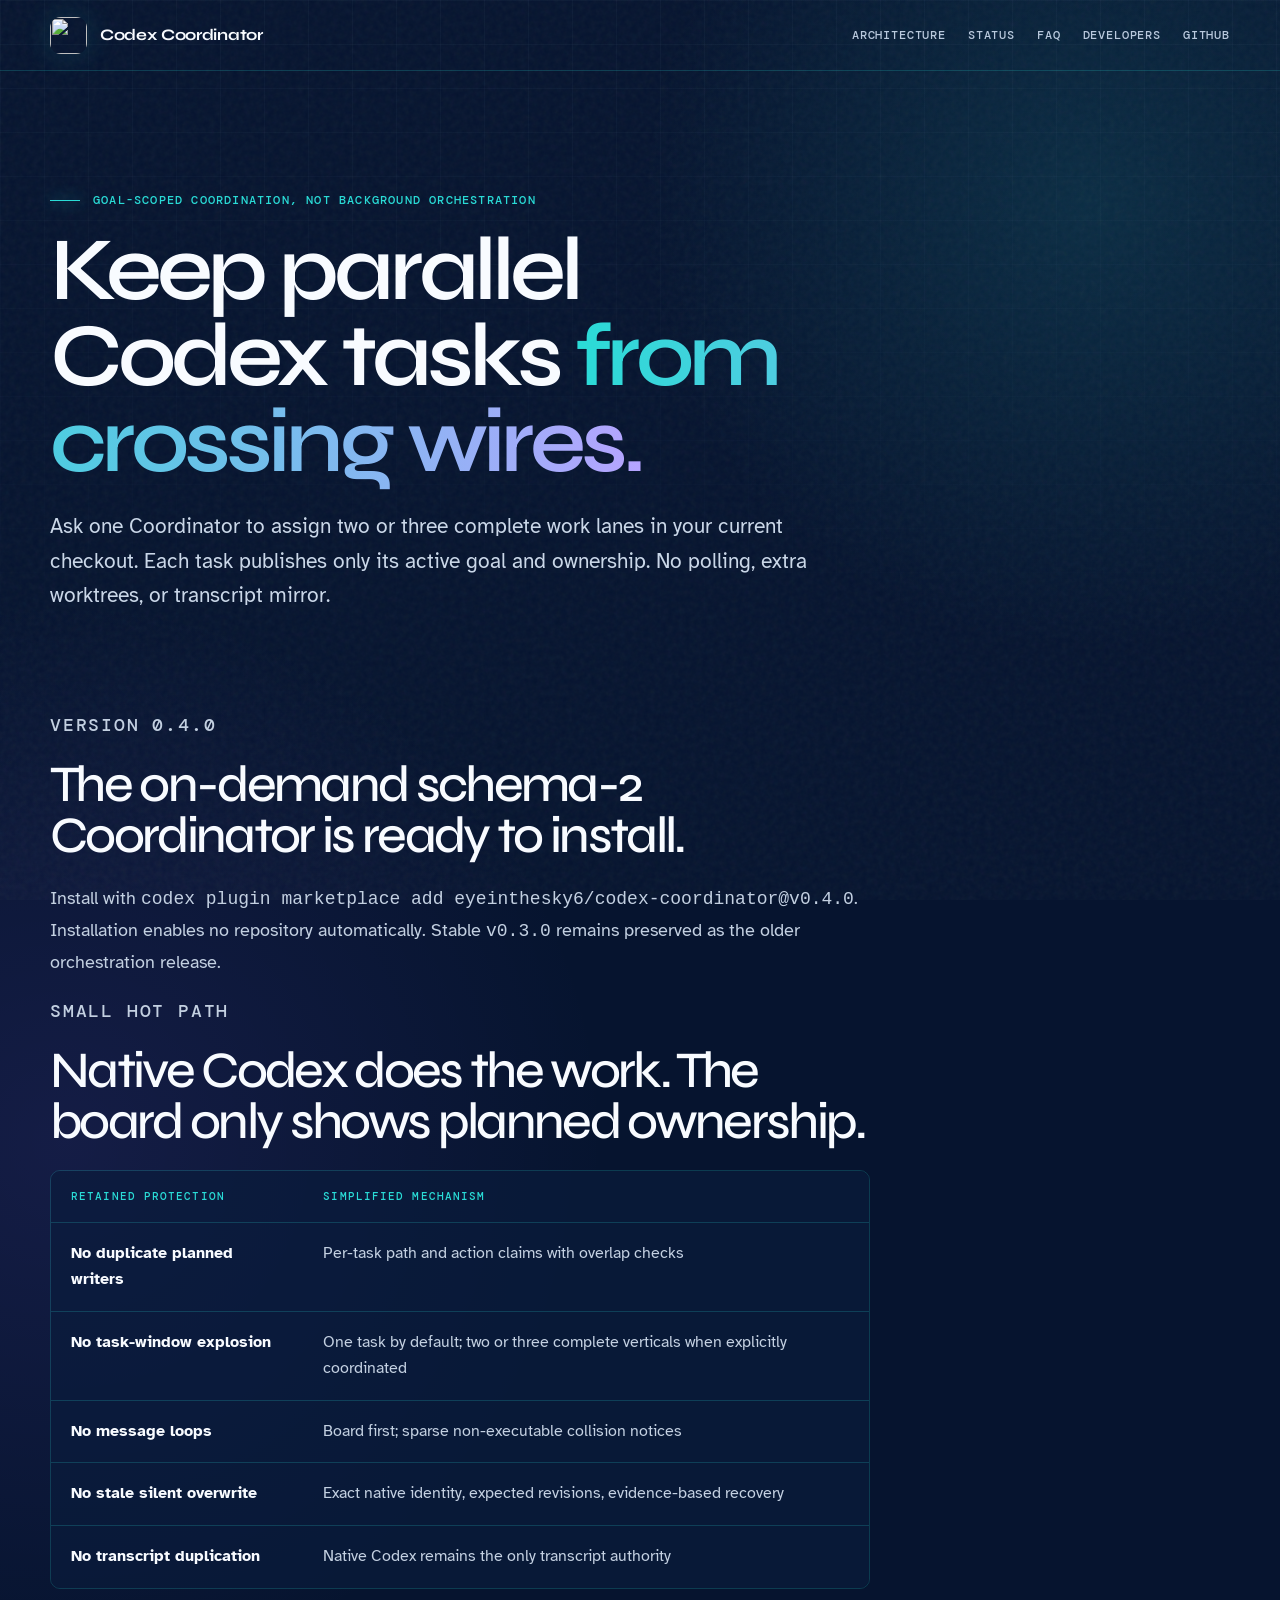
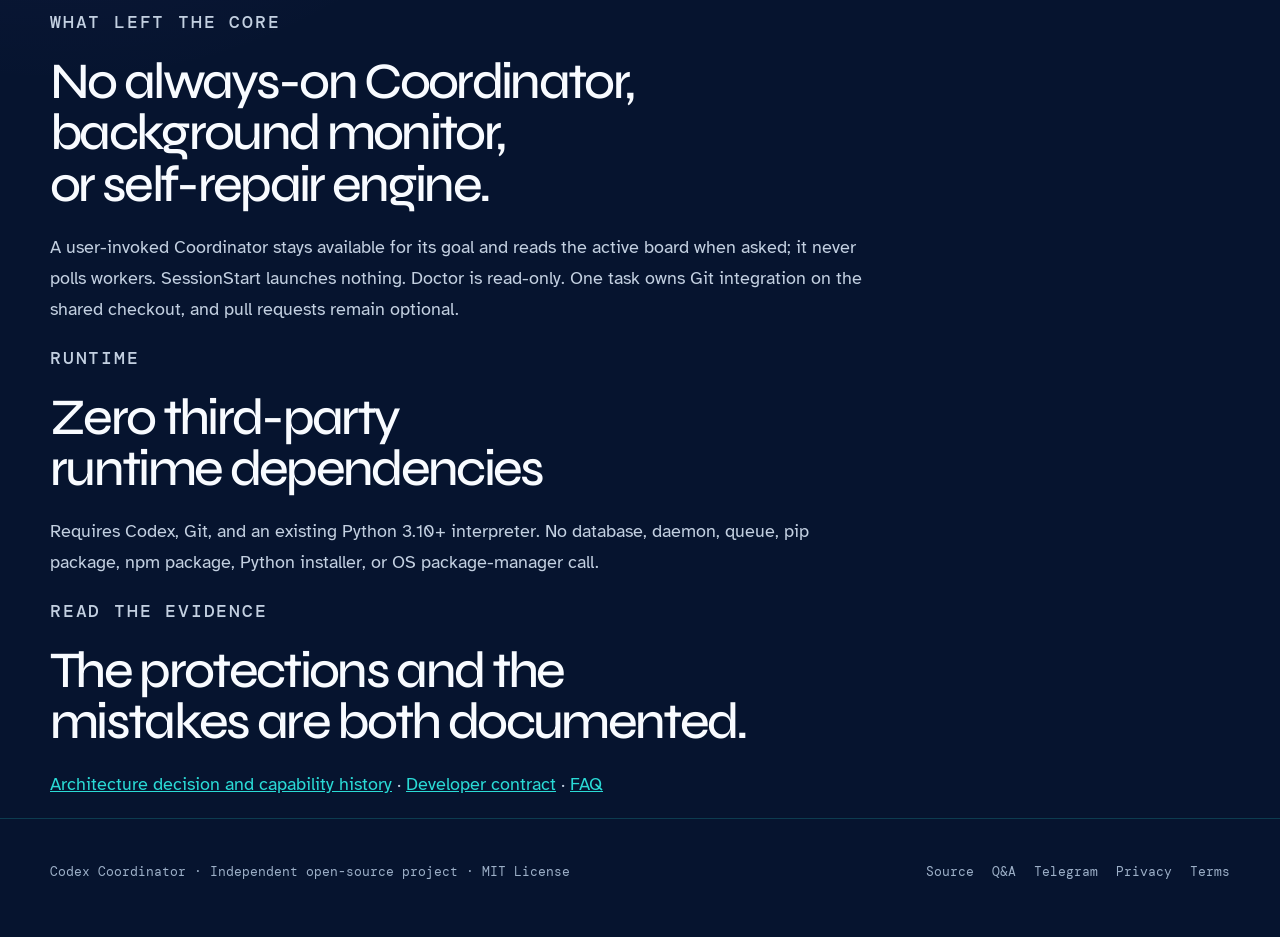
==== site/index.html @ 86bb97b9 "feat(coordinator)!: restore on-demand shared-checkout coordination Release schema 2 as v0.4.0 with c" ====
<!doctype html>
<html lang="en">
<head>
  <meta charset="utf-8">
  <meta name="viewport" content="width=device-width, initial-scale=1">
  <title>Codex Coordinator — A small task-boundary board for Codex</title>
  <meta name="description" content="Assign complete Codex task lanes in one shared checkout without background monitoring, worktree sprawl, or transcript mirroring.">
  <meta name="robots" content="index,follow,max-image-preview:large,max-snippet:-1">
  <meta name="google-site-verification" content="NMvrZiG-hLYRIF4eme-25FTskwq9YfP_Yt5hhco7q2k">
  <meta name="theme-color" content="#06142f">
  <link rel="canonical" href="https://eyeinthesky6.github.io/codex-coordinator/">
  <link rel="sitemap" type="application/xml" href="https://eyeinthesky6.github.io/codex-coordinator/sitemap.xml">
  <link rel="icon" href="assets/logo.png" type="image/png">
  <meta property="og:type" content="website">
  <meta property="og:site_name" content="Codex Coordinator">
  <meta property="og:title" content="Codex Coordinator — Parallel tasks, clear lanes">
  <meta property="og:description" content="An on-demand Coordinator and active-only boundary board for native Codex tasks.">
  <meta property="og:url" content="https://eyeinthesky6.github.io/codex-coordinator/">
  <meta property="og:image" content="https://eyeinthesky6.github.io/codex-coordinator/assets/logo.png">
  <meta name="twitter:card" content="summary">
  <meta name="twitter:title" content="Codex Coordinator">
  <meta name="twitter:description" content="Assign parallel Codex tasks without crossing wires or creating extra worktrees.">
  <meta name="twitter:image" content="https://eyeinthesky6.github.io/codex-coordinator/assets/logo.png">
  <link rel="preconnect" href="https://fonts.googleapis.com">
  <link rel="preconnect" href="https://fonts.gstatic.com" crossorigin>
  <link href="https://fonts.googleapis.com/css2?family=Atkinson+Hyperlegible:wght@400;700&amp;family=DM+Mono:wght@400;500&amp;family=Syne:wght@500;600;700&amp;display=swap" rel="stylesheet">
  <link rel="stylesheet" href="styles.css">
  <script type="application/ld+json">
  {
    "@context": "https://schema.org",
    "@graph": [
      {
        "@type": "WebSite",
        "@id": "https://eyeinthesky6.github.io/codex-coordinator/#website",
        "url": "https://eyeinthesky6.github.io/codex-coordinator/",
        "name": "Codex Coordinator",
        "description": "An on-demand Coordinator and repository-local active boundary board for native Codex tasks.",
        "inLanguage": "en"
      },
      {
        "@type": "SoftwareApplication",
        "@id": "https://eyeinthesky6.github.io/codex-coordinator/#software",
        "name": "Codex Coordinator",
        "applicationCategory": "DeveloperApplication",
        "operatingSystem": ["Windows", "macOS", "Linux"],
        "softwareVersion": "0.4.0",
        "softwareRequirements": "OpenAI Codex with plugin and hook support; Git; Python 3.10 or newer",
        "description": "Open-source goal coordination and active-boundary plugin for native Codex tasks sharing one checkout.",
        "url": "https://eyeinthesky6.github.io/codex-coordinator/",
        "codeRepository": "https://github.com/eyeinthesky6/codex-coordinator",
        "isAccessibleForFree": true,
        "offers": {"@type":"Offer","price":"0","priceCurrency":"USD"},
        "sameAs": ["https://github.com/eyeinthesky6/codex-coordinator","https://t.me/+ra4BQ7-_5uM2MDY1"],
        "license": "https://opensource.org/license/mit",
        "author": {"@type":"Organization","name":"Six Ideas"}
      }
    ]
  }
  </script>
</head>
<body id="top">
  <a class="skip-link" href="#main-content">Skip to main content</a>
  <header class="site-header">
    <nav class="nav shell" aria-label="Primary navigation">
      <a class="brand" href="index.html"><img src="assets/logo.png" alt="" width="37" height="37">Codex Coordinator</a>
      <div class="nav-links"><a href="#architecture">Architecture</a><a href="#status">Status</a><a href="faq.html">FAQ</a><a href="developers.html">Developers</a><a href="https://github.com/eyeinthesky6/codex-coordinator">GitHub</a></div>
    </nav>
  </header>

  <main id="main-content" class="shell">
    <header class="page-hero">
      <p class="kicker">Goal-scoped coordination, not background orchestration</p>
      <h1>Keep parallel Codex tasks <span>from crossing wires.</span></h1>
      <p>Ask one Coordinator to assign two or three complete work lanes in your current checkout. Each task publishes only its active goal and ownership. No polling, extra worktrees, or transcript mirror.</p>
    </header>

    <section class="content-block" id="status">
      <p class="section-label">Version 0.4.0</p>
      <h2>The on-demand schema-2 Coordinator is ready to install.</h2>
      <p>Install with <code>codex plugin marketplace add eyeinthesky6/codex-coordinator@v0.4.0</code>. Installation enables no repository automatically. Stable <code>v0.3.0</code> remains preserved as the older orchestration release.</p>
    </section>

    <section class="content-block" id="architecture">
      <p class="section-label">Small hot path</p>
      <h2>Native Codex does the work. The board only shows planned ownership.</h2>
      <div class="comparison-wrap">
        <table class="comparison">
          <thead><tr><th>Retained protection</th><th>Simplified mechanism</th></tr></thead>
          <tbody>
            <tr><td>No duplicate planned writers</td><td>Per-task path and action claims with overlap checks</td></tr>
            <tr><td>No task-window explosion</td><td>One task by default; two or three complete verticals when explicitly coordinated</td></tr>
            <tr><td>No message loops</td><td>Board first; sparse non-executable collision notices</td></tr>
            <tr><td>No stale silent overwrite</td><td>Exact native identity, expected revisions, evidence-based recovery</td></tr>
            <tr><td>No transcript duplication</td><td>Native Codex remains the only transcript authority</td></tr>
          </tbody>
        </table>
      </div>
    </section>

    <section class="content-block">
      <p class="section-label">What left the core</p>
      <h2>No always-on Coordinator, background monitor, or self-repair engine.</h2>
      <p>A user-invoked Coordinator stays available for its goal and reads the active board when asked; it never polls workers. SessionStart launches nothing. Doctor is read-only. One task owns Git integration on the shared checkout, and pull requests remain optional.</p>
    </section>

    <section class="content-block">
      <p class="section-label">Runtime</p>
      <h2>Zero third-party runtime dependencies</h2>
      <p>Requires Codex, Git, and an existing Python 3.10+ interpreter. No database, daemon, queue, pip package, npm package, Python installer, or OS package-manager call.</p>
    </section>

    <section class="content-block">
      <p class="section-label">Read the evidence</p>
      <h2>The protections and the mistakes are both documented.</h2>
      <p><a href="https://github.com/eyeinthesky6/codex-coordinator/blob/main/docs/codebase/2026-07-21_boundary-board-simplification_architectural_review.md">Architecture decision and capability history</a> · <a href="developers.html">Developer contract</a> · <a href="faq.html">FAQ</a></p>
    </section>
  </main>

  <footer class="site-footer"><div class="footer-grid shell"><span>Codex Coordinator · Independent open-source project · MIT License</span><div class="footer-links"><a href="https://github.com/eyeinthesky6/codex-coordinator">Source</a><a href="https://github.com/eyeinthesky6/codex-coordinator/discussions/categories/q-a">Q&amp;A</a><a href="https://t.me/+ra4BQ7-_5uM2MDY1">Telegram</a><a href="https://github.com/eyeinthesky6/codex-coordinator/blob/main/PRIVACY.md">Privacy</a><a href="https://github.com/eyeinthesky6/codex-coordinator/blob/main/TERMS.md">Terms</a></div></div></footer>
</body>
</html>
---- site/styles.css ----
:root {
  --navy: #06142f;
  --navy-2: #0a1d3d;
  --panel: rgba(10, 29, 61, .82);
  --paper: #f8fbff;
  --muted: #b9c9dd;
  --line: rgba(42, 219, 214, .2);
  --cyan: #2adbd6;
  --violet: #8c63ff;
  --violet-soft: #b6a4ff;
  --display: "Syne", sans-serif;
  --body: "Atkinson Hyperlegible", sans-serif;
  --mono: "DM Mono", monospace;
}

* { box-sizing: border-box; }
html { overflow-x: clip; color-scheme: dark; scroll-behavior: smooth; }
body {
  margin: 0;
  overflow-x: clip;
  color: var(--paper);
  background:
    radial-gradient(circle at 85% 8%, rgba(42, 219, 214, .12), transparent 28rem),
    radial-gradient(circle at 5% 45%, rgba(140, 99, 255, .11), transparent 34rem),
    var(--navy);
  font-family: var(--body);
  font-size: 18px;
  line-height: 1.7;
  -webkit-font-smoothing: antialiased;
}
body::before {
  position: fixed;
  inset: 0;
  z-index: -2;
  content: "";
  pointer-events: none;
  background-image:
    linear-gradient(rgba(150, 181, 214, .045) 1px, transparent 1px),
    linear-gradient(90deg, rgba(150, 181, 214, .045) 1px, transparent 1px);
  background-size: 44px 44px;
  mask-image: linear-gradient(to bottom, black, transparent 84%);
}
body::after {
  position: fixed;
  inset: 0;
  z-index: -1;
  content: "";
  opacity: .17;
  pointer-events: none;
  background-image: url("data:image/svg+xml,%3Csvg viewBox='0 0 180 180' xmlns='http://www.w3.org/2000/svg'%3E%3Cfilter id='n'%3E%3CfeTurbulence type='fractalNoise' baseFrequency='.85' numOctaves='3' stitchTiles='stitch'/%3E%3C/filter%3E%3Crect width='100%25' height='100%25' filter='url(%23n)' opacity='.3'/%3E%3C/svg%3E");
}

a { color: inherit; }
button, a { touch-action: manipulation; -webkit-tap-highlight-color: rgba(42, 219, 214, .18); }
button { font: inherit; }
:focus-visible { outline: 3px solid var(--violet-soft); outline-offset: 4px; }
[id] { scroll-margin-top: 16px; }
h1, h2, h3 { margin-top: 0; font-family: var(--display); text-wrap: balance; }
p, li { text-wrap: pretty; }
.shell { width: min(1180px, calc(100% - 42px)); margin-inline: auto; }
.skip-link { position: fixed; top: 12px; left: 12px; z-index: 20; padding: 10px 14px; color: var(--navy); background: var(--cyan); border-radius: 5px; font-weight: 700; transform: translateY(-160%); transition: transform .18s ease; }
.skip-link:focus-visible { transform: translateY(0); }
.sr-only { position: absolute; width: 1px; height: 1px; padding: 0; overflow: hidden; clip: rect(0, 0, 0, 0); white-space: nowrap; border: 0; }

.site-header { border-bottom: 1px solid var(--line); }
.nav { display: flex; min-height: 70px; align-items: center; justify-content: space-between; }
.brand { display: inline-flex; gap: 13px; align-items: center; font-family: var(--display); font-size: 16px; font-weight: 700; text-decoration: none; letter-spacing: -.02em; }
.brand img { width: 37px; height: 37px; border-radius: 11px; box-shadow: 0 0 30px rgba(42, 219, 214, .16); }
.nav-links { display: flex; gap: 22px; align-items: center; }
.nav-links a { color: var(--muted); font: 500 12px/1 var(--mono); text-decoration: none; text-transform: uppercase; letter-spacing: .07em; }
.nav-links a:hover { color: var(--paper); }
.nav-links .nav-cta { padding: 11px 16px; color: var(--navy); background: var(--cyan); border-radius: 4px; }

.proof-strip { min-height: 42px; display: flex; align-items: center; background: rgba(255, 255, 255, .018); border-bottom: 1px solid var(--line); }
.proof-inner { display: flex; flex-wrap: wrap; gap: 7px; align-items: center; justify-content: flex-end; }
.proof-inner a { display: inline-flex; }
.proof-inner img { width: auto; height: 21px; }

.hero {
  display: grid;
  grid-template-columns: 1.05fr .95fr;
  gap: clamp(38px, 6vw, 78px);
  align-items: center;
  min-height: calc(100svh - 112px);
  padding: 34px 0 42px;
}
.hero-copy { animation: rise .7s both; }
.kicker { display: flex; gap: 13px; align-items: center; margin: 0 0 18px; color: var(--cyan); font: 500 12px/1.5 var(--mono); letter-spacing: .1em; text-transform: uppercase; }
.kicker::before { width: 30px; height: 1px; content: ""; background: var(--cyan); box-shadow: 0 0 14px var(--cyan); }
h1 { max-width: 760px; margin-bottom: 22px; font-size: clamp(48px, 5.5vw, 80px); font-weight: 600; line-height: .96; letter-spacing: -.055em; }
h1 span, h2 em { color: transparent; background: linear-gradient(90deg, var(--cyan), var(--violet-soft)); background-clip: text; -webkit-background-clip: text; font-style: normal; }
.lede { max-width: 680px; margin-bottom: 28px; color: #cad7e8; font-size: clamp(19px, 1.55vw, 22px); line-height: 1.58; letter-spacing: -.01em; }
.actions { display: flex; flex-wrap: wrap; gap: 12px; }
.button { display: inline-flex; min-height: 52px; align-items: center; justify-content: center; gap: 11px; padding: 0 21px; border: 1px solid rgba(182, 164, 255, .46); border-radius: 5px; font: 500 14px/1.2 var(--mono); text-decoration: none; transition: transform .2s ease, border-color .2s ease, background-color .2s ease, color .2s ease; }
.button:hover { transform: translateY(-2px); border-color: rgba(248, 251, 255, .48); }
.button.primary { color: var(--navy); background: var(--cyan); border-color: var(--cyan); box-shadow: 0 10px 36px rgba(42, 219, 214, .18); }
.button.primary:hover { background: var(--paper); border-color: var(--paper); }
.trust-note { margin: 13px 0 0; color: #9db0c8; font: 500 13px/1.65 var(--mono); }

.control-wrap { position: relative; animation: rise .7s .12s both; }
.control-wrap::before { position: absolute; inset: -15% 0; content: ""; background: radial-gradient(circle, rgba(42, 219, 214, .15), transparent 58%); filter: blur(20px); }
.control { position: relative; overflow: hidden; padding: 13px; background: rgba(4, 14, 30, .8); border: 1px solid rgba(42, 219, 214, .25); border-radius: 13px; box-shadow: 0 30px 80px rgba(0, 0, 0, .38); transform: rotate(.7deg); }
.control-bar { display: flex; align-items: center; justify-content: space-between; padding: 2px 3px 12px; color: #9aadc6; font: 500 10px/1 var(--mono); text-transform: uppercase; letter-spacing: .1em; }
.lights { display: flex; gap: 6px; }
.lights i { display: block; width: 7px; height: 7px; border-radius: 50%; background: #30425a; }
.lights i:first-child { background: var(--violet); }
.lights i:nth-child(2) { background: var(--cyan); }
.flow-board { position: relative; min-height: 390px; padding: 20px; background: linear-gradient(155deg, rgba(20, 42, 74, .72), rgba(7, 18, 36, .94)); border: 1px solid var(--line); border-radius: 8px; text-align: center; }
.flow-board::after { position: absolute; inset: 0; content: ""; pointer-events: none; background-image: radial-gradient(rgba(154, 171, 193, .14) 1px, transparent 1px); background-size: 18px 18px; mask-image: linear-gradient(black, transparent); }
.flow-goal, .coordinator-node, .worker-row, .flow-result, .flow-arrow, .return-line { position: relative; z-index: 1; }
.flow-goal, .flow-result { width: min(78%, 320px); margin-inline: auto; padding: 12px 15px; color: var(--navy); background: var(--cyan); border-radius: 5px; font: 500 14px/1.35 var(--mono); }
.flow-goal small, .flow-result small, .coordinator-node small, .worker-row small { display: block; margin-bottom: 3px; opacity: .7; font: 500 9px/1.35 var(--mono); letter-spacing: .09em; text-transform: uppercase; }
.flow-arrow { height: 24px; color: var(--cyan); font: 500 15px/24px var(--mono); }
.coordinator-node { width: min(70%, 280px); margin-inline: auto; padding: 10px 14px; background: rgba(140, 99, 255, .18); border: 1px solid rgba(182, 164, 255, .5); border-radius: 5px; }
.coordinator-node strong, .worker-row strong { display: block; font-family: var(--display); font-size: 15px; }
.worker-row { display: grid; grid-template-columns: repeat(3, 1fr); gap: 8px; }
.worker-row div { min-height: 66px; padding: 10px 8px; background: rgba(7, 18, 36, .9); border: 1px solid var(--line); border-radius: 5px; text-align: left; }
.return-line { margin: 11px 0; color: #9eb1c9; font: 500 10px/1.4 var(--mono); text-transform: uppercase; letter-spacing: .08em; }
.flow-result { color: var(--paper); background: linear-gradient(90deg, rgba(42, 219, 214, .24), rgba(140, 99, 255, .28)); border: 1px solid rgba(42, 219, 214, .45); }

.section { padding: clamp(64px, 7vw, 96px) 0; }
.viewport-section { display: grid; min-height: calc(100svh - 70px); align-items: center; }
.demo-section .section, .mission-section .section, .doctor-section .section { padding-block: clamp(52px, 5vw, 70px); }
.section-intro { display: grid; grid-template-columns: .45fr 1.15fr .7fr; gap: 36px; align-items: end; margin-bottom: 46px; }
.section-label, .card-label { color: var(--cyan); font: 500 11px/1.5 var(--mono); letter-spacing: .1em; text-transform: uppercase; }
h2 { max-width: 820px; margin-bottom: 0; font-size: clamp(40px, 4.7vw, 66px); font-weight: 500; line-height: 1; letter-spacing: -.052em; }
.section-intro > p:last-child { margin: 0; color: #b9c9dd; font-size: 18px; line-height: 1.7; }
.benefit-grid { display: grid; grid-template-columns: repeat(3, 1fr); gap: 14px; }
.benefit { min-height: 260px; padding: 30px; background: var(--panel); border: 1px solid var(--line); border-radius: 10px; }
.benefit > span { display: block; margin-bottom: 48px; color: var(--cyan); font: 500 11px/1 var(--mono); }
.benefit h3 { margin-bottom: 13px; font-size: 25px; font-weight: 600; letter-spacing: -.035em; }
.benefit p { margin: 0; color: #bdcce0; font-size: 17px; line-height: 1.7; }

.how-section { color: var(--navy); background: #eefaf9; }
.how-section .section-label { color: #235f66; }
.how-section h2 em { background: none; color: #6847d8; -webkit-text-fill-color: initial; }
.narrow-intro { grid-template-columns: .45fr 1.55fr; }
.how-grid { display: grid; grid-template-columns: repeat(3, 1fr); margin: 0; padding: 0; border: 1px solid rgba(6, 20, 47, .16); border-radius: 11px; list-style: none; }
.how-grid li { display: flex; gap: 18px; min-height: 235px; padding: 30px; border-right: 1px solid rgba(6, 20, 47, .16); }
.how-grid li:last-child { border-right: 0; }
.how-grid li > span { display: grid; flex: 0 0 34px; height: 34px; place-items: center; color: #eefaf9; background: var(--navy); border-radius: 50%; font: 500 12px/1 var(--mono); }
.how-grid h3 { margin-bottom: 12px; font-size: 23px; font-weight: 600; letter-spacing: -.03em; }
.how-grid p { margin: 0; color: #354c5a; font-size: 17px; line-height: 1.68; }
.section-note { margin: 24px 0 0; color: #425e68; font: 500 14px/1.65 var(--mono); text-align: center; }

.demo-section { background: #06142f; border-block: 1px solid var(--line); }
.demo-section .section { display: grid; grid-template-columns: .62fr 1.38fr; gap: clamp(34px, 5vw, 64px); align-items: center; }
.demo-heading { grid-row: 1 / span 2; }
.demo-heading h2 { margin-top: 10px; font-size: clamp(38px, 4vw, 58px); }
.demo-heading > p { margin: 28px 0 0; color: #bdcce0; font-size: 17px; line-height: 1.65; }
.demo-tabs { display: grid; grid-template-columns: repeat(3, 1fr); width: min(960px, 100%); margin: 0 auto 12px; overflow: hidden; border: 1px solid var(--line); border-radius: 9px; }
.demo-tab { display: flex; min-height: 48px; gap: 10px; align-items: center; justify-content: center; padding: 9px 13px; color: #aebed2; background: #081831; border: 0; border-right: 1px solid var(--line); cursor: pointer; font-size: 15px; font-weight: 700; }
.demo-tab:last-child { border-right: 0; }
.demo-tab span { display: grid; width: 24px; height: 24px; place-items: center; color: var(--navy); background: #6f819c; border-radius: 50%; font: 700 11px/1 var(--mono); }
.demo-tab:hover { color: var(--paper); background: #102647; }
.demo-tab.active { color: var(--paper); background: linear-gradient(90deg, rgba(42, 219, 214, .14), rgba(140, 99, 255, .12)), #102647; }
.demo-tab.active span { background: var(--cyan); }
.demo-stage { width: min(960px, 100%); margin-inline: auto; }
.demo-panel { margin: 0; overflow: hidden; background: #030d21; border: 1px solid rgba(42, 219, 214, .34); border-radius: 12px; box-shadow: 0 26px 76px rgba(0, 0, 0, .32); }
.demo-panel[hidden] { display: none; }
.demo-panel img { display: block; width: 100%; height: auto; aspect-ratio: 16 / 10; object-fit: contain; background: #07152d; }
.demo-panel figcaption { padding: 12px 16px 14px; color: #aebed2; font-size: 14px; line-height: 1.5; }
.demo-panel figcaption strong { color: var(--paper); }

.follow-section { color: var(--navy); background: #eefaf9; }
.follow-section .section-label { color: #235f66; }
.follow-heading { display: grid; grid-template-columns: .38fr 1.12fr .7fr; gap: clamp(24px, 4vw, 54px); align-items: end; margin-bottom: 38px; }
.follow-heading h2 { font-size: clamp(40px, 4.5vw, 62px); }
.follow-heading h2 em { color: #6847d8; background: none; -webkit-text-fill-color: initial; }
.follow-heading > p:last-child { margin: 0; color: #354c5a; font-size: 17px; line-height: 1.68; }
.follow-grid { display: grid; grid-template-columns: repeat(3, 1fr); overflow: hidden; border: 1px solid rgba(6, 20, 47, .16); border-radius: 14px; box-shadow: 0 25px 70px rgba(20, 45, 54, .08); }
.follow-grid article { display: grid; grid-template-rows: auto 1fr; min-height: 310px; padding: 28px; background: rgba(255, 255, 255, .42); border-right: 1px solid rgba(6, 20, 47, .16); }
.follow-grid article:nth-child(2) { background: #dff5f2; }
.follow-grid article:last-child { border-right: 0; }
.feature-number { color: #6847d8; font: 600 13px/1 var(--mono); }
.follow-grid article > div { align-self: end; }
.follow-grid h3 { margin-bottom: 13px; font-size: 25px; font-weight: 600; line-height: 1.1; letter-spacing: -.035em; }
.follow-grid p { margin: 0; color: #354c5a; font-size: 16px; line-height: 1.65; }

.mission-section { background: #07162e; border-block: 1px solid var(--line); }
.mission-layout { display: grid; grid-template-columns: .8fr 1.2fr; gap: clamp(40px, 6vw, 78px); align-items: center; }
.mission-copy h2 { margin: 12px 0 22px; font-size: clamp(40px, 4.4vw, 62px); }
.mission-copy > p:not(.section-label, .optional-note) { margin: 0; color: #c3d0e1; font-size: 18px; line-height: 1.65; }
.mission-points { display: grid; gap: 14px; margin: 28px 0 22px; }
.mission-points div { display: grid; grid-template-columns: 150px 1fr; gap: 14px; padding-top: 14px; border-top: 1px solid var(--line); }
.mission-points strong { font-family: var(--display); font-size: 15px; }
.mission-points span { color: #aebed2; font-size: 15px; line-height: 1.55; }
.optional-note { margin: 0; color: var(--cyan); font: 500 12px/1.6 var(--mono); }
.mission-shot { position: relative; margin: 0; padding: 10px; background: #030d21; border: 1px solid rgba(42, 219, 214, .32); border-radius: 16px; box-shadow: 0 36px 100px rgba(0, 0, 0, .42); transform: rotate(.35deg); }
.mission-shot::before { position: absolute; inset: -12% 0; z-index: -1; content: ""; background: radial-gradient(circle, rgba(140, 99, 255, .18), transparent 66%); filter: blur(24px); }
.mission-shot img { display: block; width: 100%; height: auto; border-radius: 9px; }
.mission-shot figcaption { padding: 9px 5px 1px; color: #8fa3bd; font: 500 10px/1.4 var(--mono); text-align: center; text-transform: uppercase; letter-spacing: .08em; }

.doctor-section { color: var(--navy); background: #c9f4ef; }
.doctor-layout { display: grid; grid-template-columns: .35fr 1.65fr; gap: clamp(38px, 6vw, 80px); align-items: center; }
.doctor-mark { display: grid; width: min(24vw, 220px); aspect-ratio: 1; place-items: center; border: 2px solid rgba(6, 20, 47, .22); border-radius: 50%; background: radial-gradient(circle at 35% 30%, #ffffff, #8c63ff 60%, #06142f 100%); box-shadow: 0 35px 70px rgba(24, 46, 79, .18); }
.doctor-mark span { display: grid; width: 36%; aspect-ratio: 1; place-items: center; color: var(--paper); background: var(--navy); border-radius: 50%; font: 500 clamp(48px, 7vw, 86px)/1 var(--display); }
.doctor-section .section-label { color: #235f66; }
.doctor-layout h2 { margin: 10px 0 25px; font-size: clamp(38px, 4.1vw, 58px); }
.doctor-layout h2 em { background: none; color: #6847d8; -webkit-text-fill-color: initial; }
.doctor-cards { display: grid; grid-template-columns: 1fr 1fr; gap: 13px; }
.doctor-cards article { padding: 24px; background: rgba(255, 255, 255, .56); border: 1px solid rgba(6, 20, 47, .15); border-radius: 11px; }
.doctor-cards article.deep-review-card { color: var(--paper); background: #102647; border-color: rgba(104, 71, 216, .5); }
.doctor-cards article > span { color: #235f66; font: 600 11px/1.45 var(--mono); text-transform: uppercase; letter-spacing: .08em; }
.doctor-cards .deep-review-card > span { color: var(--cyan); }
.doctor-cards h3 { margin: 10px 0 8px; font-size: 24px; letter-spacing: -.03em; }
.doctor-cards p { margin: 0; color: #354c5a; font-size: 15px; line-height: 1.58; }
.doctor-cards .deep-review-card p { color: #c3d0e1; }
.doctor-cards ul { display: grid; gap: 6px; margin: 16px 0 0; padding: 0; list-style: none; }
.doctor-cards li { position: relative; padding-left: 19px; color: #294451; font-size: 13px; line-height: 1.45; }
.doctor-cards .deep-review-card li { color: #c3d0e1; }
.doctor-cards li::before { position: absolute; left: 0; content: "✓"; color: #235f66; font-weight: 700; }
.doctor-cards .deep-review-card li::before { color: var(--cyan); }

.install-section { background: rgba(255, 255, 255, .018); border-block: 1px solid var(--line); }
.install-section .section { padding-block: clamp(50px, 5vw, 66px); }
.install-section .section-intro { margin-bottom: 32px; }
.install-intro { grid-template-columns: .45fr 1.1fr .75fr; }
.install-grid { display: grid; grid-template-columns: 1fr 1fr; gap: 16px; }
.install-card { min-width: 0; padding: clamp(25px, 3vw, 36px); background: rgba(10, 29, 61, .74); border: 1px solid var(--line); border-radius: 12px; }
.install-card.recommended { background: linear-gradient(145deg, rgba(42, 219, 214, .12), rgba(140, 99, 255, .1)), var(--navy-2); border-color: rgba(42, 219, 214, .45); }
.install-card h3 { margin: 17px 0 13px; font-size: 30px; font-weight: 600; letter-spacing: -.035em; }
.install-card > p { color: #bdcce0; font-size: 17px; line-height: 1.68; }
.command { display: flex; gap: 14px; align-items: center; justify-content: space-between; margin-top: 18px; padding: 15px; color: #e9fffd; background: #030d21; border: 1px solid rgba(42, 219, 214, .18); border-radius: 6px; font: 400 12px/1.65 var(--mono); overflow-wrap: anywhere; }
.command code { min-width: 0; white-space: pre-wrap; }
.prompt-command { align-items: flex-start; }
.copy { flex: 0 0 auto; min-height: 38px; padding: 8px 11px; color: var(--navy); background: var(--cyan); border: 0; border-radius: 3px; cursor: pointer; font: 500 11px/1 var(--mono); text-transform: uppercase; letter-spacing: .05em; }
.human-steps { display: grid; gap: 22px; margin: 26px 0 0; padding: 0; list-style: none; }
.human-steps > li { display: grid; grid-template-columns: 34px minmax(0, 1fr); gap: 14px; }
.human-steps > li > span { display: grid; width: 30px; height: 30px; place-items: center; color: var(--navy); background: var(--cyan); border-radius: 50%; font: 500 11px/1 var(--mono); }
.human-steps strong { font-family: var(--display); font-size: 18px; }
.human-steps p { margin: 6px 0 0; color: #bdcce0; font-size: 16px; line-height: 1.6; }
.compact-command { margin-top: 9px; padding: 10px 11px; }
.use-prompt { margin-top: 9px; }
.manual-command { margin-top: 20px; }
.human-start { margin-top: 26px; padding-top: 21px; border-top: 1px solid var(--line); }
.human-start > strong { font-family: var(--display); font-size: 18px; }
.human-start > p { margin: 5px 0 0; color: #bdcce0; font-size: 15px; line-height: 1.55; }
.restart-note { margin: 18px 0 0; padding-top: 16px; border-top: 1px solid var(--line); color: #bdcce0; font-size: 14px; line-height: 1.6; }
.restart-note strong { color: var(--paper); font-family: var(--body); font-size: inherit; }
.install-links { display: flex; flex-wrap: wrap; gap: 12px 24px; margin-top: 24px; color: #9db0c8; font: 500 13px/1.6 var(--mono); }
.install-links a { color: var(--cyan); text-decoration: none; }
.install-links a:hover { text-decoration: underline; }

.compact-section { padding-block: clamp(56px, 7vw, 86px); }
.mini-proof-grid { display: grid; grid-template-columns: 1fr 1fr; gap: 16px; }
.mini-proof-grid article { padding: 30px; background: rgba(10, 29, 61, .55); border: 1px solid var(--line); border-radius: 10px; }
.mini-proof-grid span { color: var(--cyan); font: 500 11px/1.5 var(--mono); text-transform: uppercase; letter-spacing: .09em; }
.mini-proof-grid h3 { margin: 14px 0 10px; font-size: 24px; font-weight: 600; letter-spacing: -.03em; }
.mini-proof-grid p { margin: 0; color: #bdcce0; font-size: 17px; line-height: 1.68; }

.cta-section { padding-top: 32px; }
.community { display: grid; grid-template-columns: 1.2fr .8fr; gap: 50px; align-items: center; padding: clamp(42px, 7vw, 76px); background: linear-gradient(135deg, rgba(42, 219, 214, .14), rgba(140, 99, 255, .16)), var(--navy-2); border: 1px solid rgba(42, 219, 214, .3); border-radius: 13px; box-shadow: 0 30px 90px rgba(0, 0, 0, .24); }
.community h2 { margin-bottom: 20px; font-size: clamp(40px, 4.6vw, 62px); }
.community p { max-width: 650px; margin-bottom: 28px; color: #c5d2e3; font-size: 18px; line-height: 1.7; }
.community-mark { display: grid; aspect-ratio: 1; place-items: center; border: 1px solid var(--line); border-radius: 50%; }
.community-mark img { width: 62%; height: 62%; border-radius: 24%; filter: saturate(1.1); }

.page-hero { max-width: 880px; padding: clamp(72px, 10vw, 120px) 0 58px; }
.page-hero h1 { margin-bottom: 24px; font-size: clamp(52px, 7vw, 92px); }
.page-hero p:last-child { max-width: 760px; color: #cad7e8; font-size: 21px; line-height: 1.65; }
.content-layout { display: grid; grid-template-columns: 250px minmax(0, 1fr); gap: clamp(38px, 7vw, 90px); padding-bottom: 110px; }
.side-nav { position: sticky; top: 24px; align-self: start; display: grid; gap: 10px; padding: 20px; background: rgba(10, 29, 61, .55); border: 1px solid var(--line); border-radius: 9px; }
.side-nav a { color: #b9c9dd; font: 500 13px/1.5 var(--mono); text-decoration: none; }
.side-nav a:hover { color: var(--paper); }
.content-stack { display: grid; gap: 62px; }
.content-block { max-width: 820px; }
.content-block h2 { margin-bottom: 22px; font-size: clamp(35px, 4vw, 52px); }
.content-block h3 { margin: 28px 0 10px; font-size: 24px; }
.content-block p, .content-block li { color: #c3d0e1; font-size: 18px; line-height: 1.72; }
.content-block a { color: var(--cyan); }
.faq-list { display: grid; gap: 14px; }
.faq-item { padding: 28px; background: rgba(10, 29, 61, .62); border: 1px solid var(--line); border-radius: 10px; }
.faq-item h2 { margin-bottom: 10px; font-size: 28px; }
.faq-item p { margin: 0; color: #c3d0e1; font-size: 18px; line-height: 1.72; }
.comparison-wrap { overflow-x: auto; border: 1px solid var(--line); border-radius: 10px; }
.comparison { width: 100%; min-width: 760px; border-collapse: collapse; background: rgba(10, 29, 61, .65); }
.comparison th, .comparison td { padding: 18px 20px; border-bottom: 1px solid var(--line); text-align: left; vertical-align: top; }
.comparison tr:last-child td { border-bottom: 0; }
.comparison th { color: var(--cyan); font: 500 11px/1.4 var(--mono); letter-spacing: .1em; text-transform: uppercase; }
.comparison td { color: #c3d0e1; font-size: 16px; line-height: 1.62; }
.comparison td:first-child { color: var(--paper); font-weight: 700; }
.code-block { margin: 18px 0; padding: 18px; overflow-x: auto; color: #e9fffd; background: #030d21; border: 1px solid var(--line); border-radius: 6px; font: 400 13px/1.7 var(--mono); }

.site-footer { border-top: 1px solid var(--line); }
.footer-grid { display: flex; gap: 30px; align-items: center; justify-content: space-between; padding: 42px 0 56px; color: #9db0c8; font: 400 13px/1.65 var(--mono); }
.footer-links { display: flex; flex-wrap: wrap; gap: 18px; }
.footer-links a { text-decoration: none; }
.footer-links a:hover { color: var(--paper); }

@keyframes rise { from { opacity: 0; transform: translateY(16px); } to { opacity: 1; transform: translateY(0); } }

@media (max-width: 980px) {
  .nav-links { gap: 16px; }
  .nav-links a:nth-child(-n+2) { display: none; }
  .hero { grid-template-columns: 1fr; min-height: auto; padding: 62px 0 76px; }
  .control-wrap { max-width: 650px; }
  .section-intro, .install-intro { grid-template-columns: 1fr; gap: 18px; }
  .section-intro > p:last-child { max-width: 720px; }
  .benefit-grid, .how-grid { grid-template-columns: 1fr; }
  .how-grid li { min-height: auto; border-right: 0; border-bottom: 1px solid rgba(6, 20, 47, .16); }
  .how-grid li:last-child { border-bottom: 0; }
  .install-grid { grid-template-columns: 1fr; }
  .viewport-section { min-height: auto; }
  .follow-heading { grid-template-columns: 1fr; gap: 16px; }
  .follow-heading > p:last-child { max-width: 720px; }
  .follow-grid { grid-template-columns: 1fr; }
  .follow-grid article { min-height: 220px; border-right: 0; border-bottom: 1px solid rgba(6, 20, 47, .16); }
  .follow-grid article:last-child { border-bottom: 0; }
  .demo-section .section { display: block; }
  .demo-heading { margin-bottom: 25px; }
  .demo-heading > p { max-width: 720px; margin-top: 18px; }
  .mission-layout { grid-template-columns: 1fr; }
  .mission-copy { max-width: 760px; }
  .doctor-layout { grid-template-columns: .55fr 1.45fr; }
  .community { grid-template-columns: 1fr; }
  .community-mark { display: none; }
}

@media (max-width: 720px) {
  .shell { width: min(100% - 28px, 1180px); }
  .nav { min-height: 66px; }
  .brand { font-size: 14px; }
  .nav-links > a:not(.nav-cta) { display: none; }
  .proof-inner { justify-content: flex-start; padding-block: 8px; }
  .proof-strip { min-height: 48px; }
  .proof-inner img { height: 20px; }
  .hero { padding: 48px 0 64px; }
  h1 { font-size: clamp(47px, 14vw, 66px); }
  .lede { font-size: 19px; }
  .flow-board { min-height: auto; padding: 17px 13px; }
  .worker-row { gap: 6px; }
  .worker-row div { min-height: 60px; padding: 8px 6px; }
  .worker-row strong { font-size: 13px; }
  .section { padding-block: 70px; }
  h2 { font-size: clamp(38px, 11vw, 52px); }
  .benefit-grid, .mini-proof-grid { grid-template-columns: 1fr; }
  .demo-tab { min-height: 58px; flex-direction: column; gap: 4px; padding-inline: 5px; font-size: 13px; line-height: 1.2; }
  .demo-panel figcaption { font-size: 15px; }
  .mission-points div { grid-template-columns: 1fr; gap: 4px; }
  .doctor-layout { grid-template-columns: 1fr; }
  .doctor-mark { width: 180px; }
  .doctor-cards { grid-template-columns: 1fr; }
  .benefit { min-height: auto; }
  .benefit > span { margin-bottom: 30px; }
  .install-card { padding: 25px 20px; }
  .command { align-items: flex-start; flex-direction: column; }
  .copy { align-self: flex-end; }
  .community { padding: 36px 24px; }
  .content-layout { grid-template-columns: 1fr; }
  .side-nav { position: static; grid-template-columns: 1fr 1fr; }
  .page-hero { padding-top: 62px; }
  .footer-grid { align-items: flex-start; flex-direction: column; }
}

@media (prefers-reduced-motion: reduce) {
  html { scroll-behavior: auto; }
  *, *::before, *::after { animation-duration: .01ms !important; transition-duration: .01ms !important; }
}
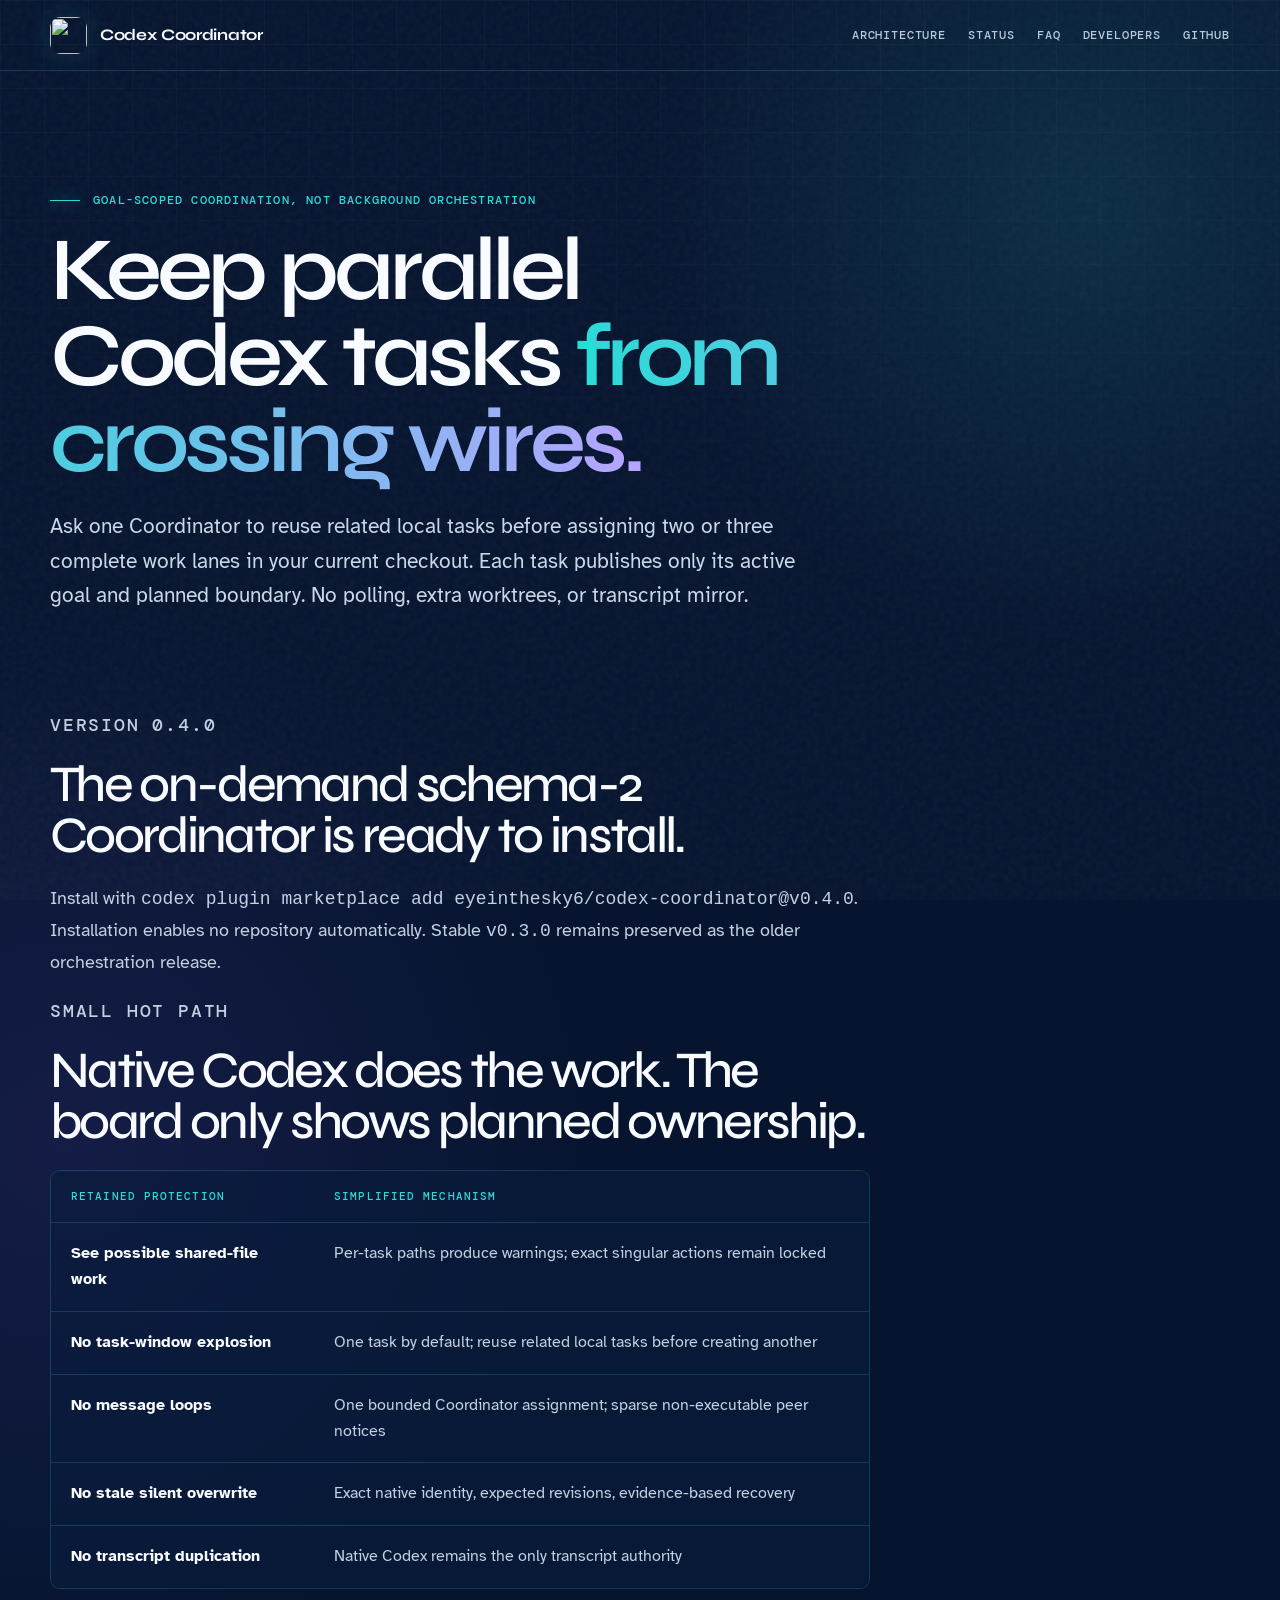
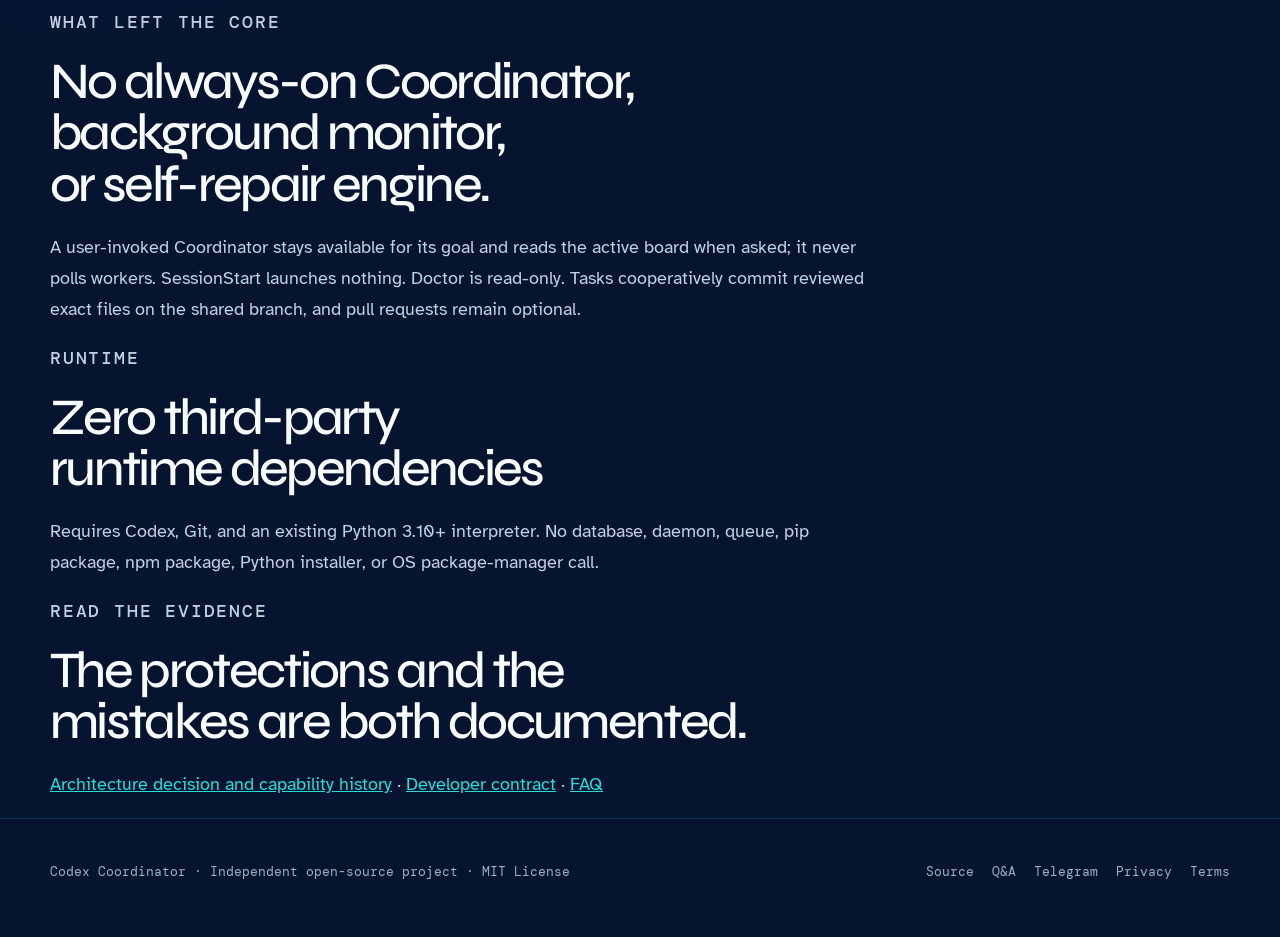
==== commit 37704224: "fix(coordinator): keep shared checkout work cooperative" ====
--- a/site/index.html
+++ b/site/index.html
@@ -71,7 +71,7 @@
     <header class="page-hero">
       <p class="kicker">Goal-scoped coordination, not background orchestration</p>
       <h1>Keep parallel Codex tasks <span>from crossing wires.</span></h1>
-      <p>Ask one Coordinator to assign two or three complete work lanes in your current checkout. Each task publishes only its active goal and ownership. No polling, extra worktrees, or transcript mirror.</p>
+      <p>Ask one Coordinator to reuse related local tasks before assigning two or three complete work lanes in your current checkout. Each task publishes only its active goal and planned boundary. No polling, extra worktrees, or transcript mirror.</p>
     </header>
 
     <section class="content-block" id="status">
@@ -87,9 +87,9 @@
         <table class="comparison">
           <thead><tr><th>Retained protection</th><th>Simplified mechanism</th></tr></thead>
           <tbody>
-            <tr><td>No duplicate planned writers</td><td>Per-task path and action claims with overlap checks</td></tr>
-            <tr><td>No task-window explosion</td><td>One task by default; two or three complete verticals when explicitly coordinated</td></tr>
-            <tr><td>No message loops</td><td>Board first; sparse non-executable collision notices</td></tr>
+            <tr><td>See possible shared-file work</td><td>Per-task paths produce warnings; exact singular actions remain locked</td></tr>
+            <tr><td>No task-window explosion</td><td>One task by default; reuse related local tasks before creating another</td></tr>
+            <tr><td>No message loops</td><td>One bounded Coordinator assignment; sparse non-executable peer notices</td></tr>
             <tr><td>No stale silent overwrite</td><td>Exact native identity, expected revisions, evidence-based recovery</td></tr>
             <tr><td>No transcript duplication</td><td>Native Codex remains the only transcript authority</td></tr>
           </tbody>
@@ -100,7 +100,7 @@
     <section class="content-block">
       <p class="section-label">What left the core</p>
       <h2>No always-on Coordinator, background monitor, or self-repair engine.</h2>
-      <p>A user-invoked Coordinator stays available for its goal and reads the active board when asked; it never polls workers. SessionStart launches nothing. Doctor is read-only. One task owns Git integration on the shared checkout, and pull requests remain optional.</p>
+      <p>A user-invoked Coordinator stays available for its goal and reads the active board when asked; it never polls workers. SessionStart launches nothing. Doctor is read-only. Tasks cooperatively commit reviewed exact files on the shared branch, and pull requests remain optional.</p>
     </section>
 
     <section class="content-block">
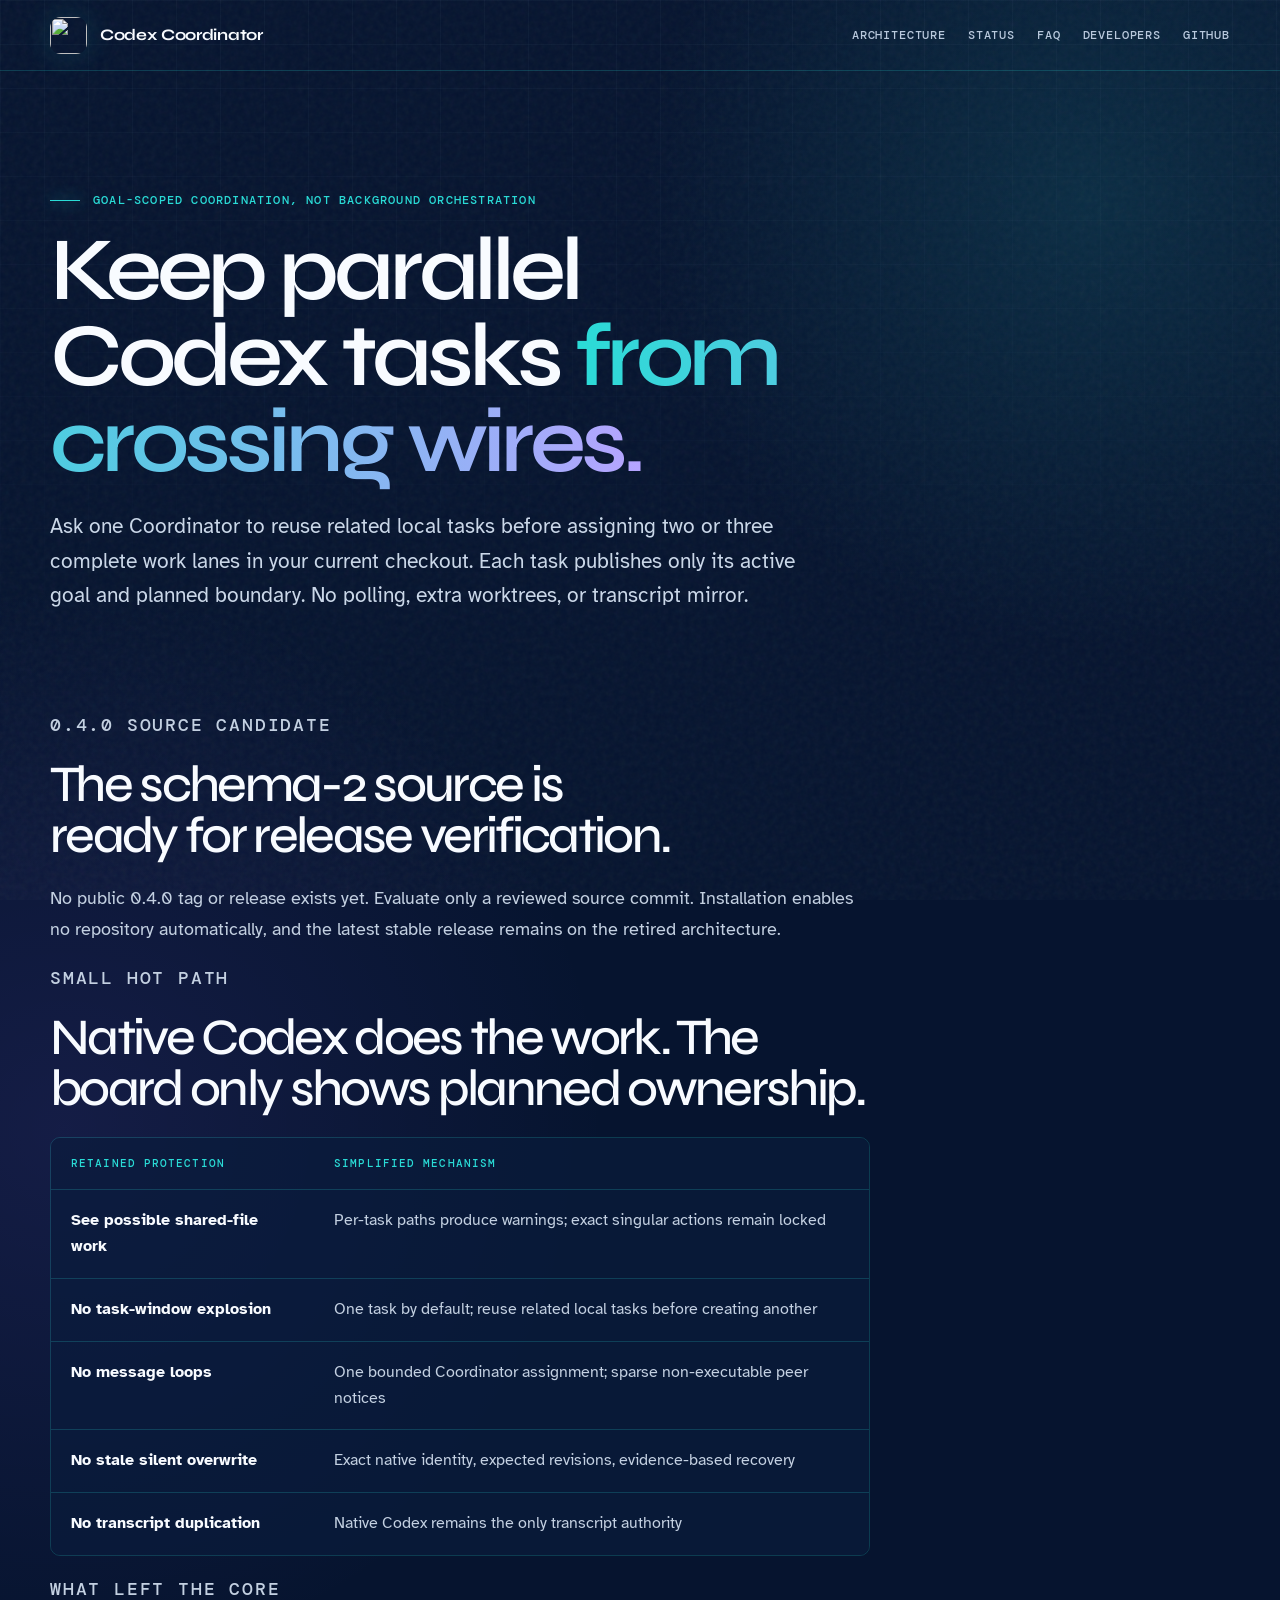
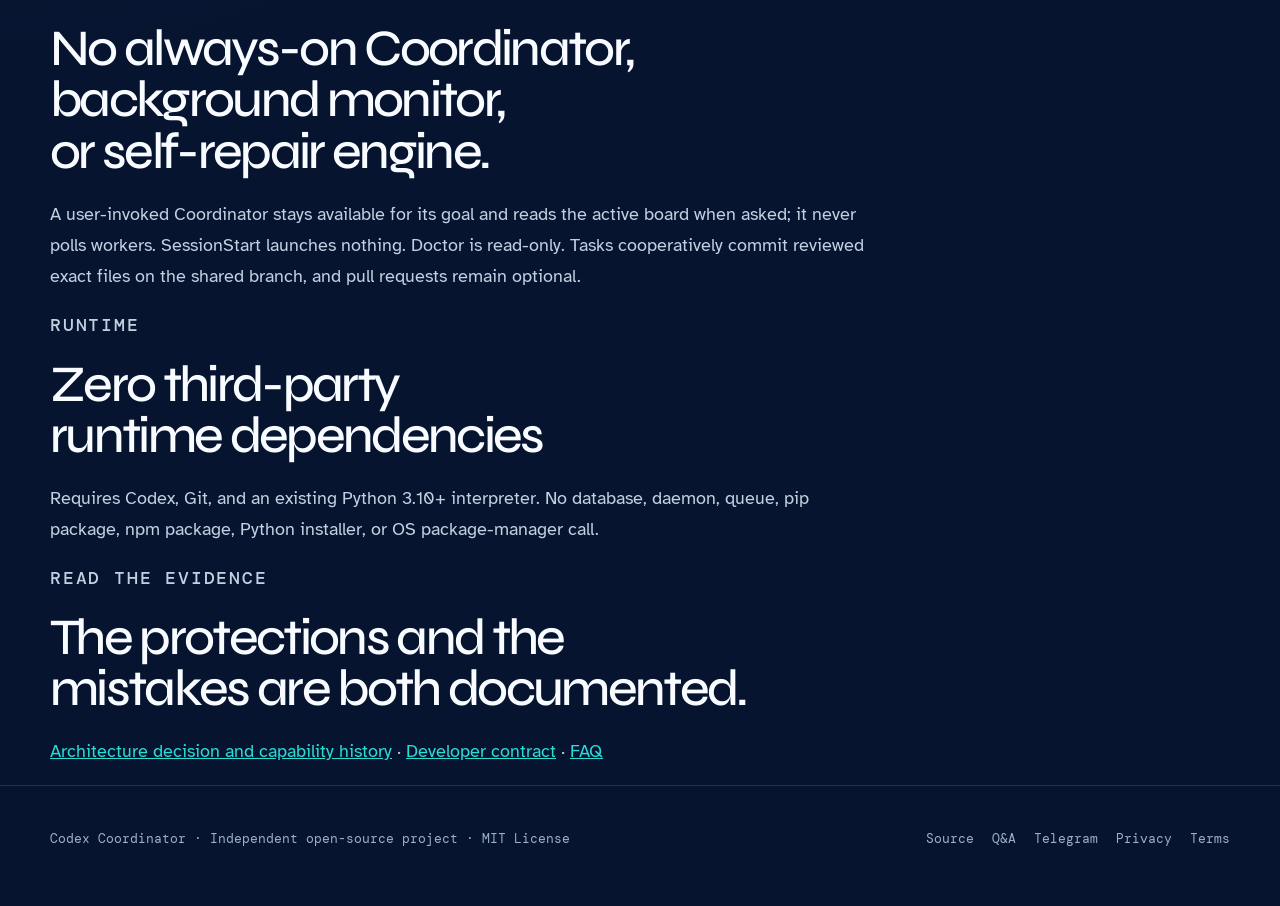
==== commit 1cf4b25f: "fix(release): remove legacy feature leakage" ====
--- a/site/index.html
+++ b/site/index.html
@@ -43,7 +43,7 @@
         "name": "Codex Coordinator",
         "applicationCategory": "DeveloperApplication",
         "operatingSystem": ["Windows", "macOS", "Linux"],
-        "softwareVersion": "0.4.0",
+        "softwareVersion": "0.4.0 source candidate",
         "softwareRequirements": "OpenAI Codex with plugin and hook support; Git; Python 3.10 or newer",
         "description": "Open-source goal coordination and active-boundary plugin for native Codex tasks sharing one checkout.",
         "url": "https://eyeinthesky6.github.io/codex-coordinator/",
@@ -75,9 +75,9 @@
     </header>
 
     <section class="content-block" id="status">
-      <p class="section-label">Version 0.4.0</p>
-      <h2>The on-demand schema-2 Coordinator is ready to install.</h2>
-      <p>Install with <code>codex plugin marketplace add eyeinthesky6/codex-coordinator@v0.4.0</code>. Installation enables no repository automatically. Stable <code>v0.3.0</code> remains preserved as the older orchestration release.</p>
+      <p class="section-label">0.4.0 source candidate</p>
+      <h2>The schema-2 source is ready for release verification.</h2>
+      <p>No public 0.4.0 tag or release exists yet. Evaluate only a reviewed source commit. Installation enables no repository automatically, and the latest stable release remains on the retired architecture.</p>
     </section>
 
     <section class="content-block" id="architecture">
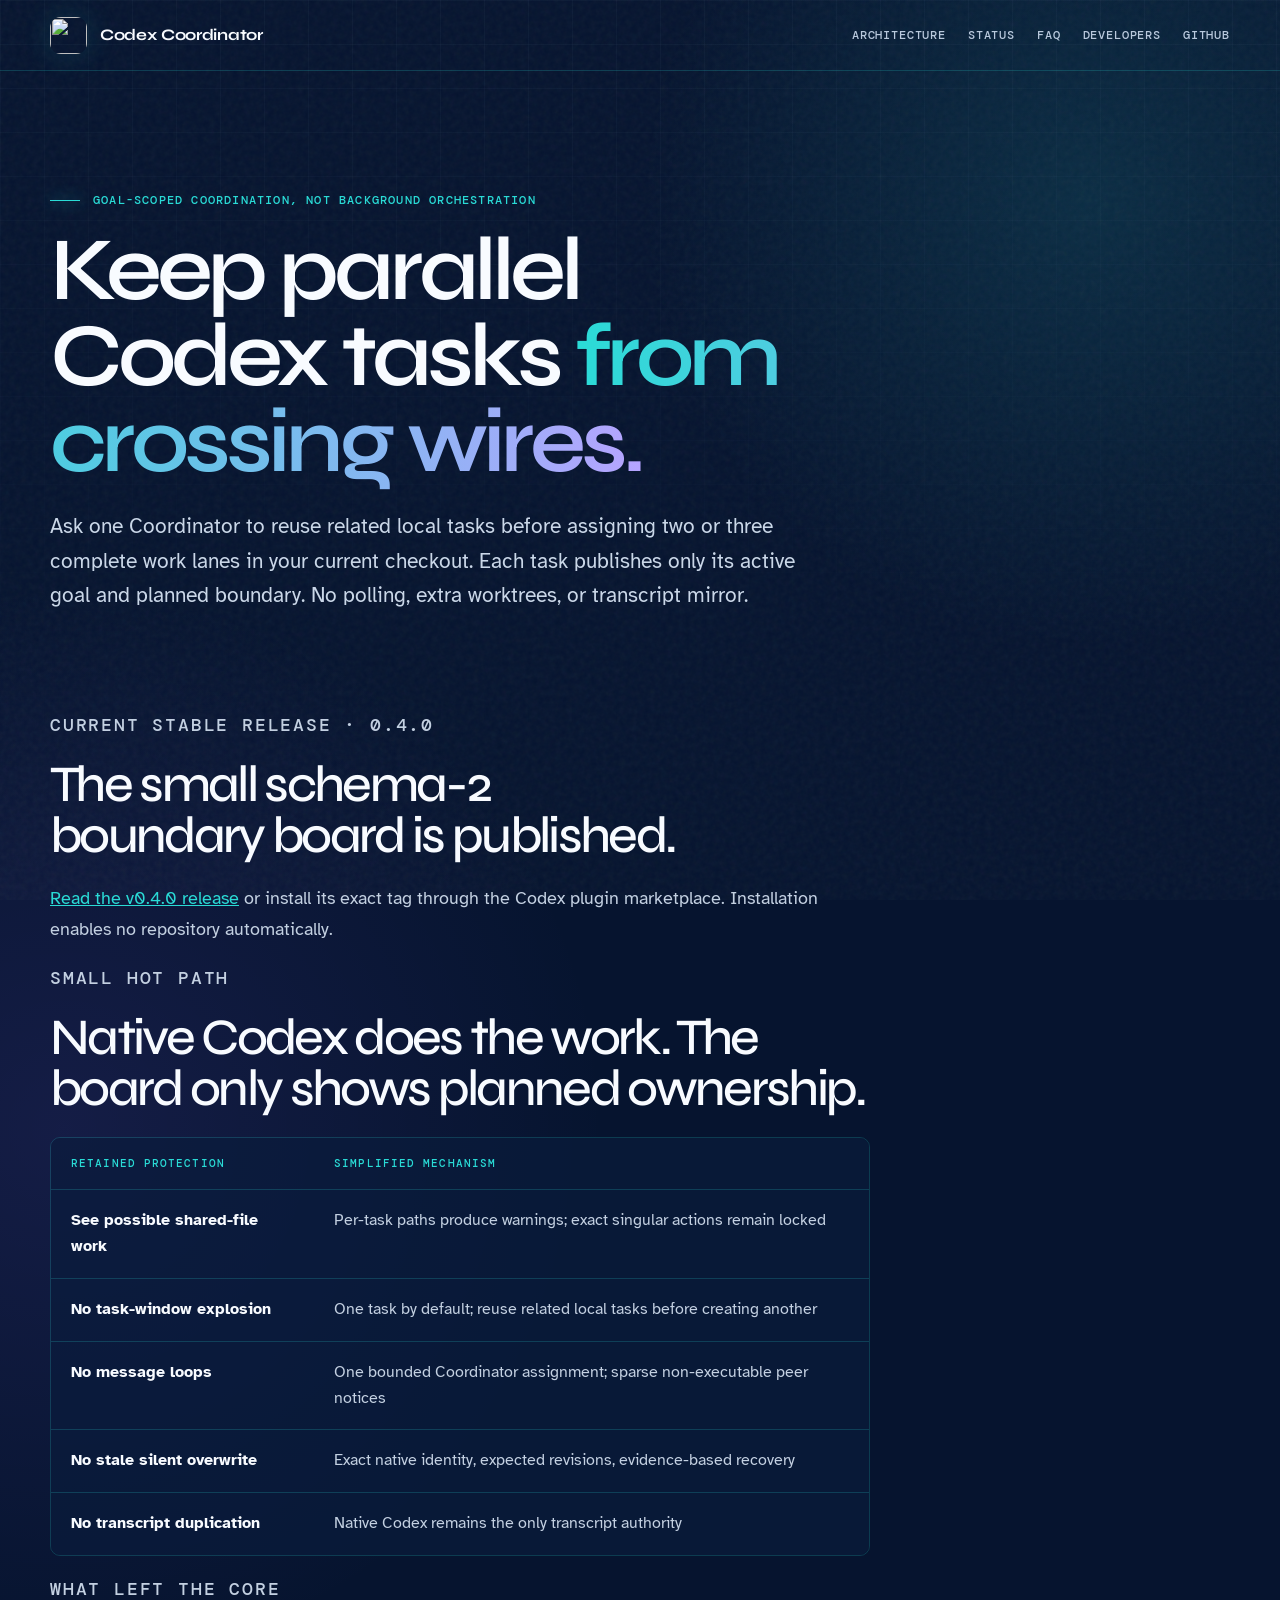
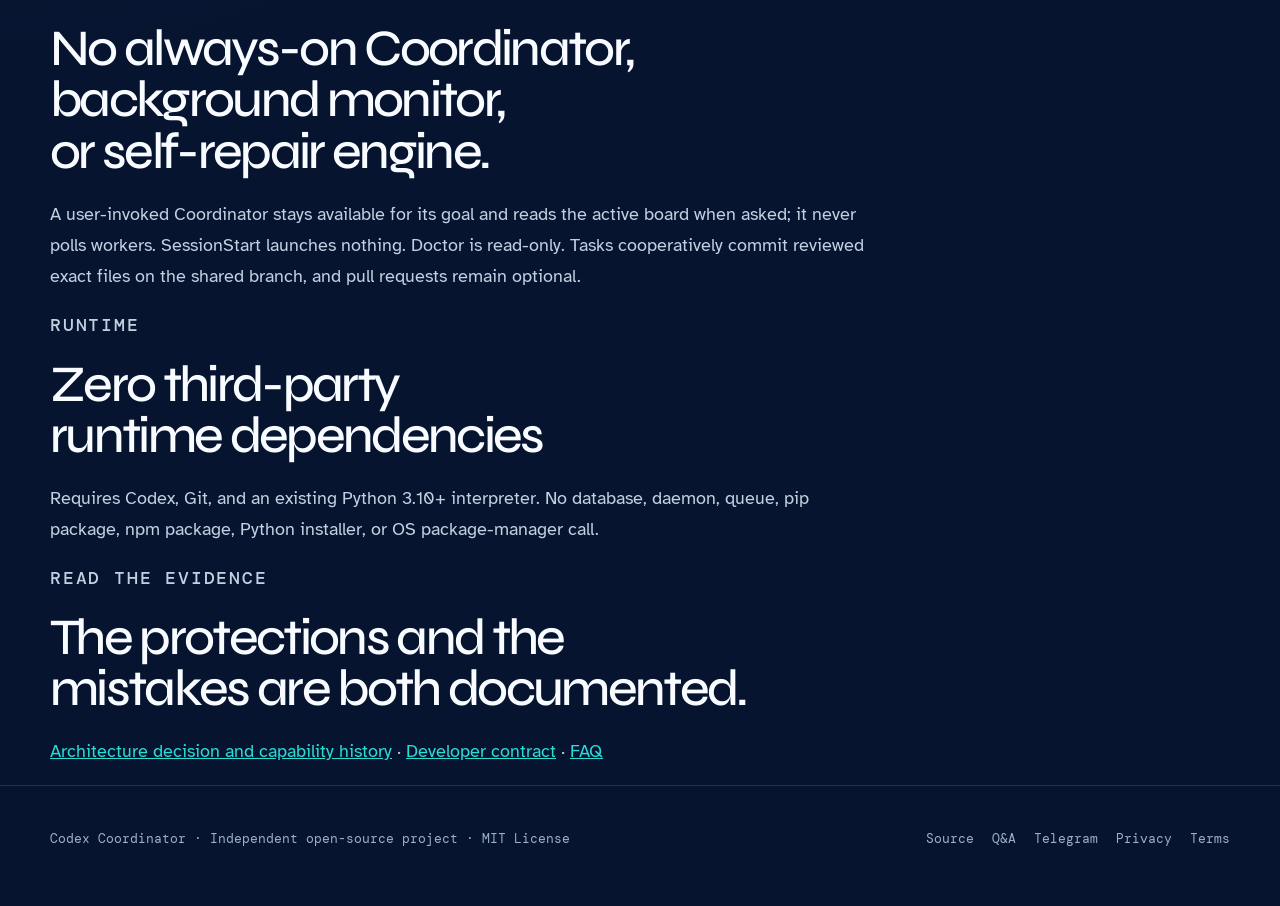
==== commit 456a537d: "chore(release): prepare v0.4.0 publication" ====
--- a/site/index.html
+++ b/site/index.html
@@ -43,7 +43,7 @@
         "name": "Codex Coordinator",
         "applicationCategory": "DeveloperApplication",
         "operatingSystem": ["Windows", "macOS", "Linux"],
-        "softwareVersion": "0.4.0 source candidate",
+        "softwareVersion": "0.4.0",
         "softwareRequirements": "OpenAI Codex with plugin and hook support; Git; Python 3.10 or newer",
         "description": "Open-source goal coordination and active-boundary plugin for native Codex tasks sharing one checkout.",
         "url": "https://eyeinthesky6.github.io/codex-coordinator/",
@@ -75,9 +75,9 @@
     </header>
 
     <section class="content-block" id="status">
-      <p class="section-label">0.4.0 source candidate</p>
-      <h2>The schema-2 source is ready for release verification.</h2>
-      <p>No public 0.4.0 tag or release exists yet. Evaluate only a reviewed source commit. Installation enables no repository automatically, and the latest stable release remains on the retired architecture.</p>
+      <p class="section-label">Current stable release · 0.4.0</p>
+      <h2>The small schema-2 boundary board is published.</h2>
+      <p><a href="https://github.com/eyeinthesky6/codex-coordinator/releases/tag/v0.4.0">Read the v0.4.0 release</a> or install its exact tag through the Codex plugin marketplace. Installation enables no repository automatically.</p>
     </section>
 
     <section class="content-block" id="architecture">
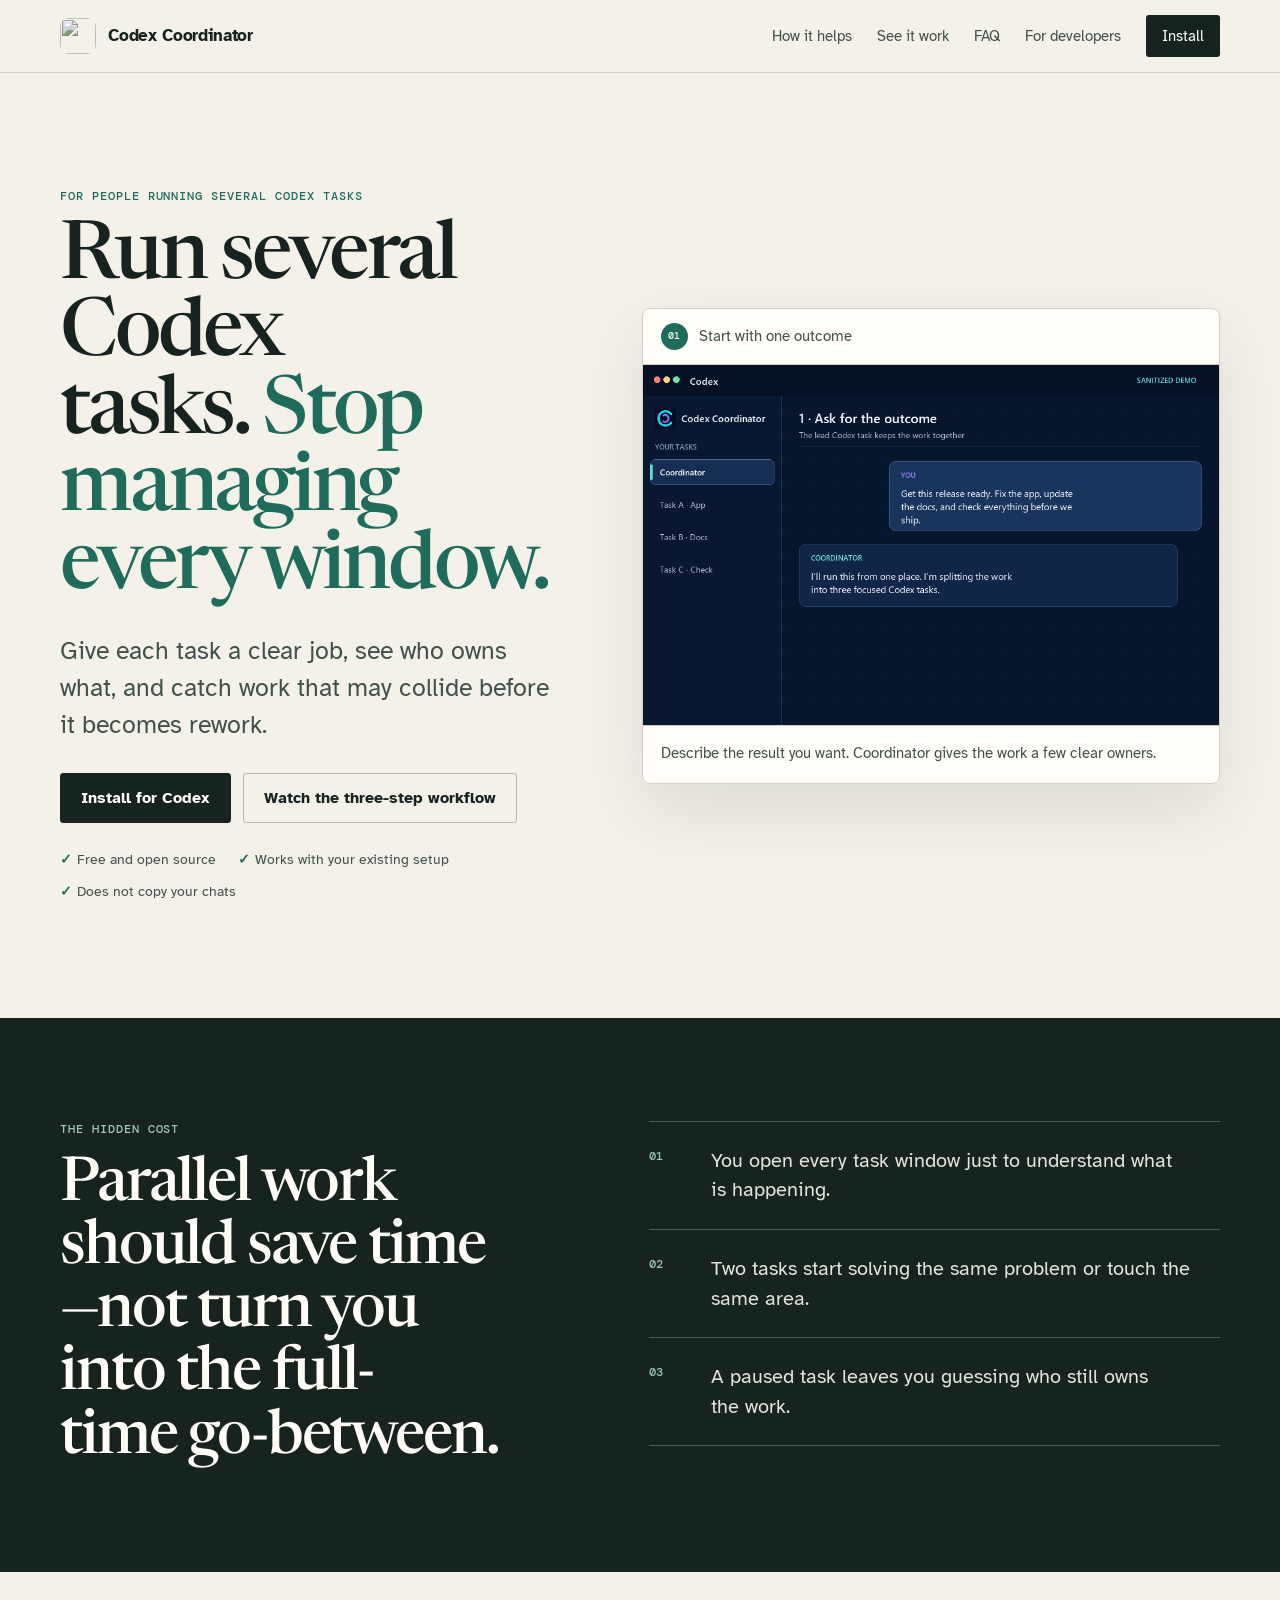
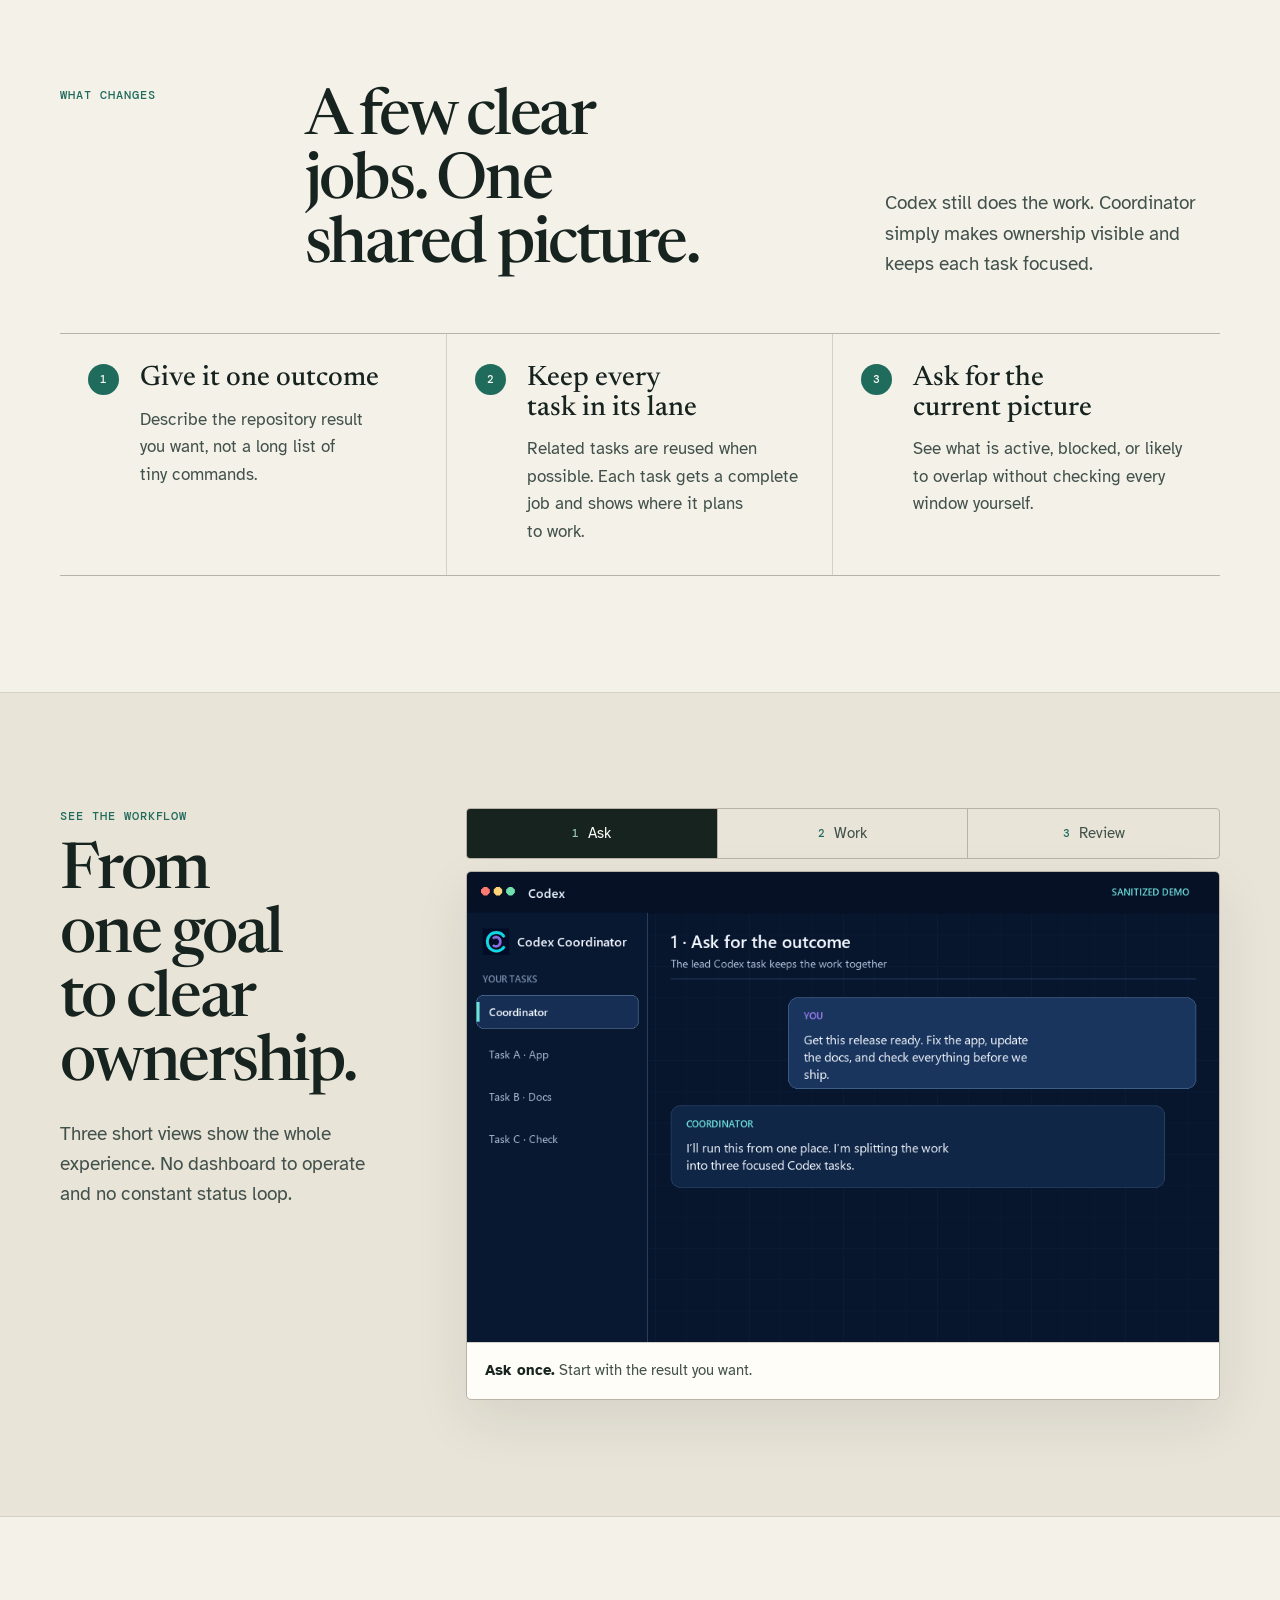
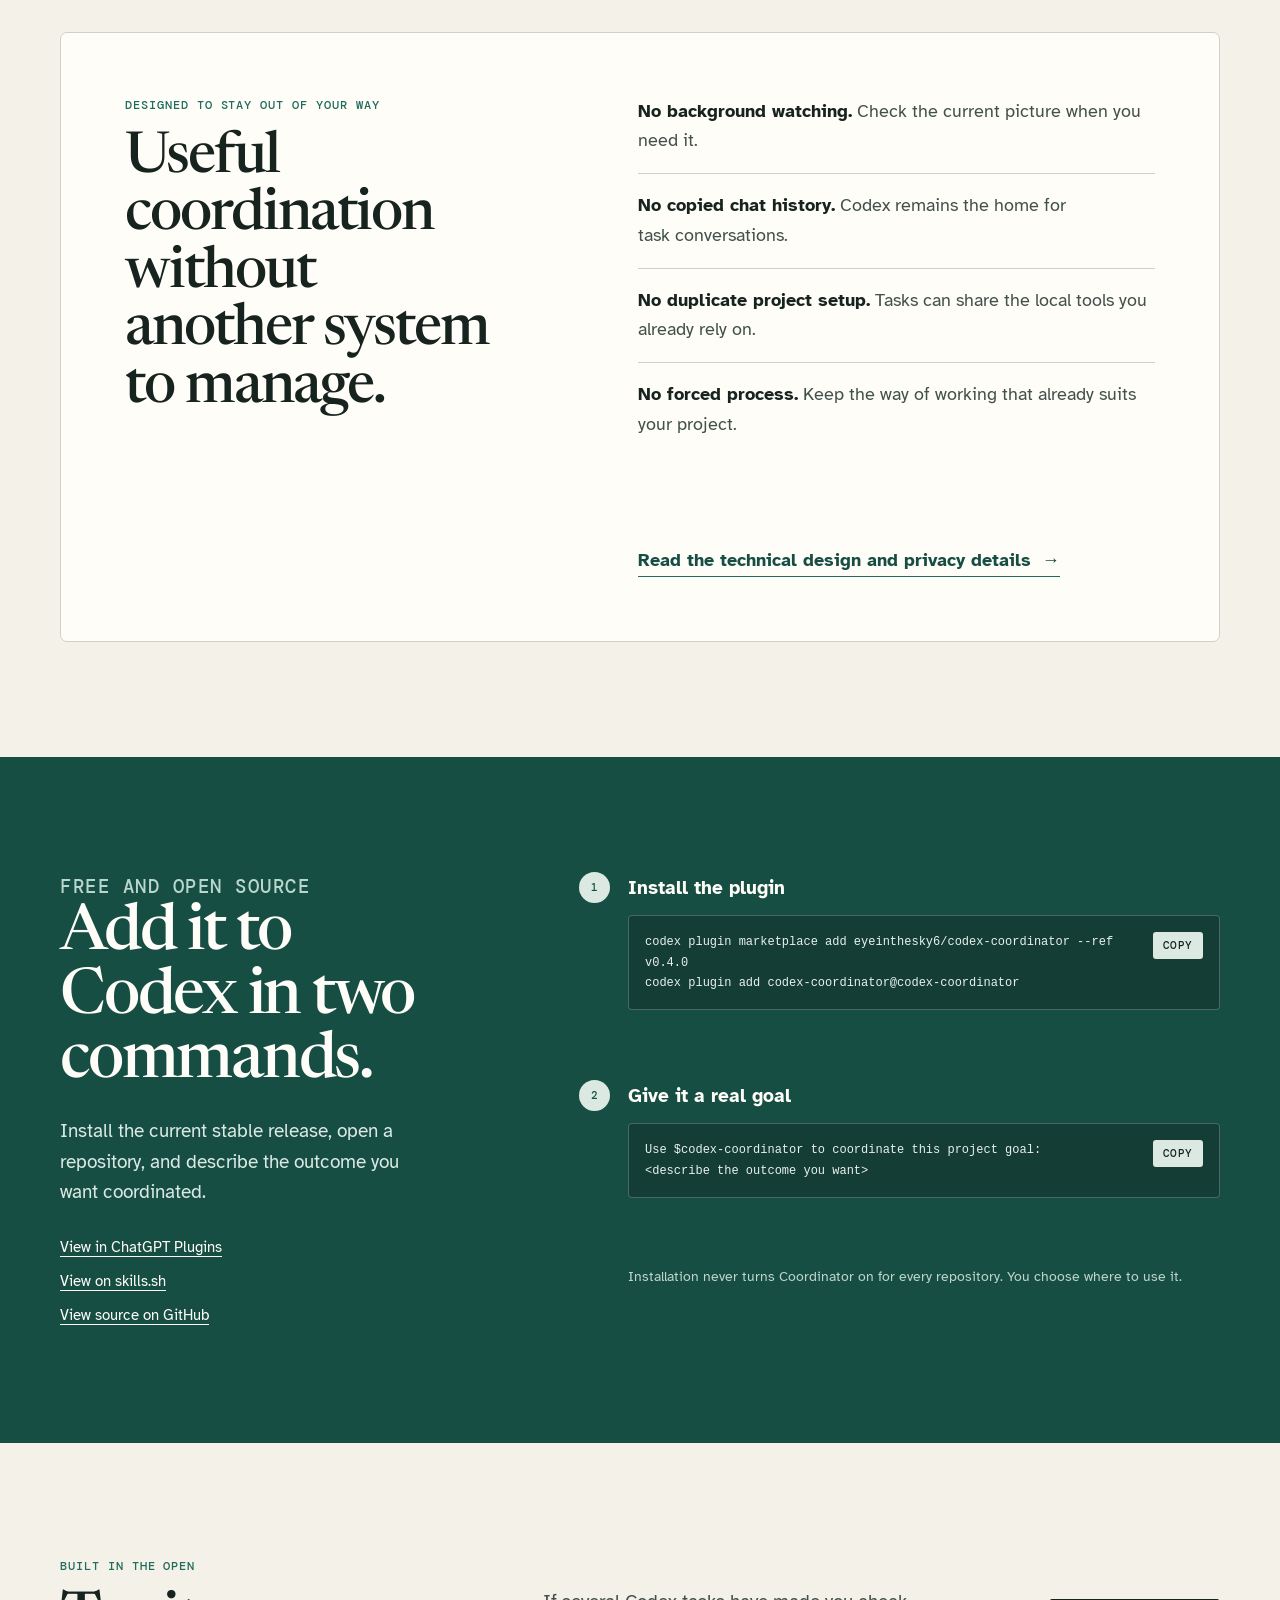
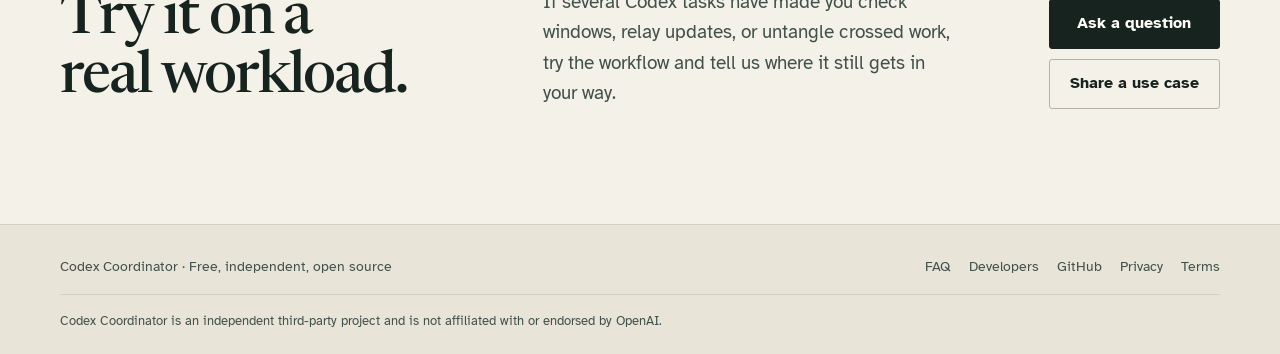
==== commit f807fd65: "feat(site): make public story user-led" ====
--- a/site/index.html
+++ b/site/index.html
@@ -3,27 +3,27 @@
 <head>
   <meta charset="utf-8">
   <meta name="viewport" content="width=device-width, initial-scale=1">
-  <title>Codex Coordinator — A small task-boundary board for Codex</title>
-  <meta name="description" content="Assign complete Codex task lanes in one shared checkout without background monitoring, worktree sprawl, or transcript mirroring.">
+  <title>Codex Coordinator — Run several Codex tasks without managing every window</title>
+  <meta name="description" content="Give Codex tasks clear jobs, see who owns what, and catch crossed work before it becomes rework.">
   <meta name="robots" content="index,follow,max-image-preview:large,max-snippet:-1">
   <meta name="google-site-verification" content="NMvrZiG-hLYRIF4eme-25FTskwq9YfP_Yt5hhco7q2k">
-  <meta name="theme-color" content="#06142f">
+  <meta name="theme-color" content="#f4f1e9">
   <link rel="canonical" href="https://eyeinthesky6.github.io/codex-coordinator/">
   <link rel="sitemap" type="application/xml" href="https://eyeinthesky6.github.io/codex-coordinator/sitemap.xml">
   <link rel="icon" href="assets/logo.png" type="image/png">
   <meta property="og:type" content="website">
   <meta property="og:site_name" content="Codex Coordinator">
-  <meta property="og:title" content="Codex Coordinator — Parallel tasks, clear lanes">
-  <meta property="og:description" content="An on-demand Coordinator and active-only boundary board for native Codex tasks.">
+  <meta property="og:title" content="Run several Codex tasks without managing every window">
+  <meta property="og:description" content="Clear jobs, visible ownership, and fewer crossed edits when several Codex tasks work together.">
   <meta property="og:url" content="https://eyeinthesky6.github.io/codex-coordinator/">
   <meta property="og:image" content="https://eyeinthesky6.github.io/codex-coordinator/assets/logo.png">
   <meta name="twitter:card" content="summary">
   <meta name="twitter:title" content="Codex Coordinator">
-  <meta name="twitter:description" content="Assign parallel Codex tasks without crossing wires or creating extra worktrees.">
+  <meta name="twitter:description" content="Stop checking every Codex task window just to know who is doing what.">
   <meta name="twitter:image" content="https://eyeinthesky6.github.io/codex-coordinator/assets/logo.png">
   <link rel="preconnect" href="https://fonts.googleapis.com">
   <link rel="preconnect" href="https://fonts.gstatic.com" crossorigin>
-  <link href="https://fonts.googleapis.com/css2?family=Atkinson+Hyperlegible:wght@400;700&amp;family=DM+Mono:wght@400;500&amp;family=Syne:wght@500;600;700&amp;display=swap" rel="stylesheet">
+  <link href="https://fonts.googleapis.com/css2?family=Atkinson+Hyperlegible:wght@400;700&amp;family=DM+Mono:wght@400;500&amp;family=Newsreader:opsz,wght@6..72,500;6..72,600&amp;display=swap" rel="stylesheet">
   <link rel="stylesheet" href="styles.css">
   <script type="application/ld+json">
   {
@@ -34,7 +34,7 @@
         "@id": "https://eyeinthesky6.github.io/codex-coordinator/#website",
         "url": "https://eyeinthesky6.github.io/codex-coordinator/",
         "name": "Codex Coordinator",
-        "description": "An on-demand Coordinator and repository-local active boundary board for native Codex tasks.",
+        "description": "Run several Codex tasks without managing every window.",
         "inLanguage": "en"
       },
       {
@@ -44,13 +44,17 @@
         "applicationCategory": "DeveloperApplication",
         "operatingSystem": ["Windows", "macOS", "Linux"],
         "softwareVersion": "0.4.0",
-        "softwareRequirements": "OpenAI Codex with plugin and hook support; Git; Python 3.10 or newer",
-        "description": "Open-source goal coordination and active-boundary plugin for native Codex tasks sharing one checkout.",
+        "softwareRequirements": "OpenAI Codex with plugin support; Git; Python 3.10 or newer",
+        "description": "Helps several Codex tasks stay focused on clear jobs and out of each other's way.",
         "url": "https://eyeinthesky6.github.io/codex-coordinator/",
         "codeRepository": "https://github.com/eyeinthesky6/codex-coordinator",
         "isAccessibleForFree": true,
         "offers": {"@type":"Offer","price":"0","priceCurrency":"USD"},
-        "sameAs": ["https://github.com/eyeinthesky6/codex-coordinator","https://t.me/+ra4BQ7-_5uM2MDY1"],
+        "sameAs": [
+          "https://github.com/eyeinthesky6/codex-coordinator",
+          "https://chatgpt.com/plugins/plugins_6a5c8cb6a5648191a43a76e6a1e637d8",
+          "https://skills.sh/eyeinthesky6/codex-coordinator/codex-coordinator"
+        ],
         "license": "https://opensource.org/license/mit",
         "author": {"@type":"Organization","name":"Six Ideas"}
       }
@@ -60,62 +64,171 @@
 </head>
 <body id="top">
   <a class="skip-link" href="#main-content">Skip to main content</a>
+
   <header class="site-header">
     <nav class="nav shell" aria-label="Primary navigation">
-      <a class="brand" href="index.html"><img src="assets/logo.png" alt="" width="37" height="37">Codex Coordinator</a>
-      <div class="nav-links"><a href="#architecture">Architecture</a><a href="#status">Status</a><a href="faq.html">FAQ</a><a href="developers.html">Developers</a><a href="https://github.com/eyeinthesky6/codex-coordinator">GitHub</a></div>
+      <a class="brand" href="index.html"><img src="assets/logo.png" alt="" width="36" height="36">Codex Coordinator</a>
+      <div class="nav-links">
+        <a href="#how">How it helps</a>
+        <a href="#demo">See it work</a>
+        <a href="faq.html">FAQ</a>
+        <a href="developers.html">For developers</a>
+        <a class="nav-cta" href="#install">Install</a>
+      </div>
     </nav>
   </header>
 
-  <main id="main-content" class="shell">
-    <header class="page-hero">
-      <p class="kicker">Goal-scoped coordination, not background orchestration</p>
-      <h1>Keep parallel Codex tasks <span>from crossing wires.</span></h1>
-      <p>Ask one Coordinator to reuse related local tasks before assigning two or three complete work lanes in your current checkout. Each task publishes only its active goal and planned boundary. No polling, extra worktrees, or transcript mirror.</p>
-    </header>
-
-    <section class="content-block" id="status">
-      <p class="section-label">Current stable release · 0.4.0</p>
-      <h2>The small schema-2 boundary board is published.</h2>
-      <p><a href="https://github.com/eyeinthesky6/codex-coordinator/releases/tag/v0.4.0">Read the v0.4.0 release</a> or install its exact tag through the Codex plugin marketplace. Installation enables no repository automatically.</p>
-    </section>
-
-    <section class="content-block" id="architecture">
-      <p class="section-label">Small hot path</p>
-      <h2>Native Codex does the work. The board only shows planned ownership.</h2>
-      <div class="comparison-wrap">
-        <table class="comparison">
-          <thead><tr><th>Retained protection</th><th>Simplified mechanism</th></tr></thead>
-          <tbody>
-            <tr><td>See possible shared-file work</td><td>Per-task paths produce warnings; exact singular actions remain locked</td></tr>
-            <tr><td>No task-window explosion</td><td>One task by default; reuse related local tasks before creating another</td></tr>
-            <tr><td>No message loops</td><td>One bounded Coordinator assignment; sparse non-executable peer notices</td></tr>
-            <tr><td>No stale silent overwrite</td><td>Exact native identity, expected revisions, evidence-based recovery</td></tr>
-            <tr><td>No transcript duplication</td><td>Native Codex remains the only transcript authority</td></tr>
-          </tbody>
-        </table>
-      </div>
-    </section>
-
-    <section class="content-block">
-      <p class="section-label">What left the core</p>
-      <h2>No always-on Coordinator, background monitor, or self-repair engine.</h2>
-      <p>A user-invoked Coordinator stays available for its goal and reads the active board when asked; it never polls workers. SessionStart launches nothing. Doctor is read-only. Tasks cooperatively commit reviewed exact files on the shared branch, and pull requests remain optional.</p>
-    </section>
-
-    <section class="content-block">
-      <p class="section-label">Runtime</p>
-      <h2>Zero third-party runtime dependencies</h2>
-      <p>Requires Codex, Git, and an existing Python 3.10+ interpreter. No database, daemon, queue, pip package, npm package, Python installer, or OS package-manager call.</p>
-    </section>
-
-    <section class="content-block">
-      <p class="section-label">Read the evidence</p>
-      <h2>The protections and the mistakes are both documented.</h2>
-      <p><a href="https://github.com/eyeinthesky6/codex-coordinator/blob/main/docs/codebase/2026-07-21_boundary-board-simplification_architectural_review.md">Architecture decision and capability history</a> · <a href="developers.html">Developer contract</a> · <a href="faq.html">FAQ</a></p>
+  <main id="main-content">
+    <section class="hero shell">
+      <div class="hero-copy">
+        <p class="eyebrow">For people running several Codex tasks</p>
+        <h1>Run several Codex tasks. <em>Stop managing every window.</em></h1>
+        <p class="lede">Give each task a clear job, see who owns what, and catch work that may collide before it becomes rework.</p>
+        <div class="actions">
+          <a class="button primary" href="#install">Install for Codex</a>
+          <a class="button quiet" href="#demo">Watch the three-step workflow</a>
+        </div>
+        <ul class="trust-row" aria-label="Product highlights">
+          <li>Free and open source</li>
+          <li>Works with your existing setup</li>
+          <li>Does not copy your chats</li>
+        </ul>
+      </div>
+
+      <figure class="hero-visual">
+        <div class="visual-label"><span>01</span> Start with one outcome</div>
+        <img src="assets/demos/01-ask-and-split.gif" alt="A Codex goal being divided into a few clear tasks" width="960" height="600">
+        <figcaption>Describe the result you want. Coordinator gives the work a few clear owners.</figcaption>
+      </figure>
+    </section>
+
+    <section class="problem-band" aria-labelledby="problem-heading">
+      <div class="shell problem-layout">
+        <div>
+          <p class="eyebrow">The hidden cost</p>
+          <h2 id="problem-heading">Parallel work should save time—not turn you into the full-time go-between.</h2>
+        </div>
+        <div class="problem-list">
+          <article><span>01</span><p>You open every task window just to understand what is happening.</p></article>
+          <article><span>02</span><p>Two tasks start solving the same problem or touch the same area.</p></article>
+          <article><span>03</span><p>A paused task leaves you guessing who still owns the work.</p></article>
+        </div>
+      </div>
+    </section>
+
+    <section class="section shell" id="how" aria-labelledby="how-heading">
+      <div class="section-heading">
+        <p class="eyebrow">What changes</p>
+        <h2 id="how-heading">A few clear jobs. One shared picture.</h2>
+        <p>Codex still does the work. Coordinator simply makes ownership visible and keeps each task focused.</p>
+      </div>
+      <ol class="steps">
+        <li>
+          <span>1</span>
+          <div><h3>Give it one outcome</h3><p>Describe the repository result you want, not a long list of tiny commands.</p></div>
+        </li>
+        <li>
+          <span>2</span>
+          <div><h3>Keep every task in its lane</h3><p>Related tasks are reused when possible. Each task gets a complete job and shows where it plans to work.</p></div>
+        </li>
+        <li>
+          <span>3</span>
+          <div><h3>Ask for the current picture</h3><p>See what is active, blocked, or likely to overlap without checking every window yourself.</p></div>
+        </li>
+      </ol>
+    </section>
+
+    <section class="demo-section" id="demo" aria-labelledby="demo-heading">
+      <div class="section shell demo-layout">
+        <div class="demo-copy">
+          <p class="eyebrow">See the workflow</p>
+          <h2 id="demo-heading">From one goal to clear ownership.</h2>
+          <p>Three short views show the whole experience. No dashboard to operate and no constant status loop.</p>
+        </div>
+        <div class="demo-viewer">
+          <div class="demo-tabs" role="tablist" aria-label="Coordinator workflow">
+            <button class="demo-tab active" type="button" role="tab" aria-selected="true" aria-controls="demo-ask" data-demo-tab="demo-ask"><span>1</span>Ask</button>
+            <button class="demo-tab" type="button" role="tab" aria-selected="false" aria-controls="demo-work" data-demo-tab="demo-work" tabindex="-1"><span>2</span>Work</button>
+            <button class="demo-tab" type="button" role="tab" aria-selected="false" aria-controls="demo-result" data-demo-tab="demo-result" tabindex="-1"><span>3</span>Review</button>
+          </div>
+          <figure class="demo-panel" id="demo-ask" role="tabpanel">
+            <img src="assets/demos/01-ask-and-split.gif" alt="One project goal becoming a few clear tasks" width="960" height="600">
+            <figcaption><strong>Ask once.</strong> Start with the result you want.</figcaption>
+          </figure>
+          <figure class="demo-panel" id="demo-work" role="tabpanel" hidden>
+            <img src="assets/demos/02-tasks-at-work.gif" alt="Several Codex tasks working on separate owned jobs" width="960" height="600">
+            <figcaption><strong>Keep lanes clear.</strong> Each task shows its job and planned work.</figcaption>
+          </figure>
+          <figure class="demo-panel" id="demo-result" role="tabpanel" hidden>
+            <img src="assets/demos/03-one-result.gif" alt="A current view of completed and active Codex work" width="960" height="600">
+            <figcaption><strong>See the picture.</strong> Ask what finished, what remains, and what may collide.</figcaption>
+          </figure>
+        </div>
+      </div>
+    </section>
+
+    <section class="section shell" aria-labelledby="calm-heading">
+      <div class="calm-card">
+        <div>
+          <p class="eyebrow">Designed to stay out of your way</p>
+          <h2 id="calm-heading">Useful coordination without another system to manage.</h2>
+        </div>
+        <ul class="plain-checks">
+          <li><strong>No background watching.</strong> Check the current picture when you need it.</li>
+          <li><strong>No copied chat history.</strong> Codex remains the home for task conversations.</li>
+          <li><strong>No duplicate project setup.</strong> Tasks can share the local tools you already rely on.</li>
+          <li><strong>No forced process.</strong> Keep the way of working that already suits your project.</li>
+        </ul>
+        <a class="text-link" href="developers.html">Read the technical design and privacy details <span aria-hidden="true">→</span></a>
+      </div>
+    </section>
+
+    <section class="install-section" id="install" aria-labelledby="install-heading">
+      <div class="section shell install-layout">
+        <div class="install-copy">
+          <p class="eyebrow">Free and open source</p>
+          <h2 id="install-heading">Add it to Codex in two commands.</h2>
+          <p>Install the current stable release, open a repository, and describe the outcome you want coordinated.</p>
+          <div class="listing-links">
+            <a href="https://chatgpt.com/plugins/plugins_6a5c8cb6a5648191a43a76e6a1e637d8">View in ChatGPT Plugins</a>
+            <a href="https://skills.sh/eyeinthesky6/codex-coordinator/codex-coordinator">View on skills.sh</a>
+            <a href="https://github.com/eyeinthesky6/codex-coordinator">View source on GitHub</a>
+          </div>
+        </div>
+        <div class="install-steps">
+          <div class="install-step">
+            <span>1</span>
+            <div><h3>Install the plugin</h3><div class="command"><code id="install-command">codex plugin marketplace add eyeinthesky6/codex-coordinator --ref v0.4.0
+codex plugin add codex-coordinator@codex-coordinator</code><button class="copy" type="button" data-copy="install-command">Copy</button></div></div>
+          </div>
+          <div class="install-step">
+            <span>2</span>
+            <div><h3>Give it a real goal</h3><div class="command"><code id="prompt-command">Use $codex-coordinator to coordinate this project goal:
+&lt;describe the outcome you want&gt;</code><button class="copy" type="button" data-copy="prompt-command">Copy</button></div></div>
+          </div>
+          <p class="install-note">Installation never turns Coordinator on for every repository. You choose where to use it.</p>
+          <span class="sr-only" id="copy-status" aria-live="polite"></span>
+        </div>
+      </div>
+    </section>
+
+    <section class="section shell community" aria-labelledby="community-heading">
+      <div><p class="eyebrow">Built in the open</p><h2 id="community-heading">Try it on a real workload.</h2></div>
+      <p>If several Codex tasks have made you check windows, relay updates, or untangle crossed work, try the workflow and tell us where it still gets in your way.</p>
+      <div class="community-actions">
+        <a class="button primary" href="https://github.com/eyeinthesky6/codex-coordinator/discussions/categories/q-a">Ask a question</a>
+        <a class="button quiet" href="https://github.com/eyeinthesky6/codex-coordinator/discussions/categories/ideas">Share a use case</a>
+      </div>
     </section>
   </main>
 
-  <footer class="site-footer"><div class="footer-grid shell"><span>Codex Coordinator · Independent open-source project · MIT License</span><div class="footer-links"><a href="https://github.com/eyeinthesky6/codex-coordinator">Source</a><a href="https://github.com/eyeinthesky6/codex-coordinator/discussions/categories/q-a">Q&amp;A</a><a href="https://t.me/+ra4BQ7-_5uM2MDY1">Telegram</a><a href="https://github.com/eyeinthesky6/codex-coordinator/blob/main/PRIVACY.md">Privacy</a><a href="https://github.com/eyeinthesky6/codex-coordinator/blob/main/TERMS.md">Terms</a></div></div></footer>
+  <footer class="site-footer">
+    <div class="footer-grid shell">
+      <span>Codex Coordinator · Free, independent, open source</span>
+      <div class="footer-links"><a href="faq.html">FAQ</a><a href="developers.html">Developers</a><a href="https://github.com/eyeinthesky6/codex-coordinator">GitHub</a><a href="https://github.com/eyeinthesky6/codex-coordinator/blob/main/PRIVACY.md">Privacy</a><a href="https://github.com/eyeinthesky6/codex-coordinator/blob/main/TERMS.md">Terms</a></div>
+    </div>
+    <p class="independent shell">Codex Coordinator is an independent third-party project and is not affiliated with or endorsed by OpenAI.</p>
+  </footer>
+  <script src="site.js"></script>
 </body>
 </html>
--- a/site/styles.css
+++ b/site/styles.css
@@ -1,359 +1,230 @@
 :root {
-  --navy: #06142f;
-  --navy-2: #0a1d3d;
-  --panel: rgba(10, 29, 61, .82);
-  --paper: #f8fbff;
-  --muted: #b9c9dd;
-  --line: rgba(42, 219, 214, .2);
-  --cyan: #2adbd6;
-  --violet: #8c63ff;
-  --violet-soft: #b6a4ff;
-  --display: "Syne", sans-serif;
+  --ink: #17231f;
+  --ink-soft: #42514b;
+  --paper: #f4f1e9;
+  --paper-deep: #e9e4d8;
+  --white: #fffdf8;
+  --accent: #1f6b5c;
+  --accent-dark: #174e44;
+  --accent-pale: #dce9e3;
+  --line: #d5d0c5;
+  --line-dark: #b8b2a7;
+  --display: "Newsreader", Georgia, serif;
   --body: "Atkinson Hyperlegible", sans-serif;
   --mono: "DM Mono", monospace;
 }
 
 * { box-sizing: border-box; }
-html { overflow-x: clip; color-scheme: dark; scroll-behavior: smooth; }
+html { overflow-x: clip; scroll-behavior: smooth; }
 body {
   margin: 0;
   overflow-x: clip;
-  color: var(--paper);
-  background:
-    radial-gradient(circle at 85% 8%, rgba(42, 219, 214, .12), transparent 28rem),
-    radial-gradient(circle at 5% 45%, rgba(140, 99, 255, .11), transparent 34rem),
-    var(--navy);
+  color: var(--ink);
+  background: var(--paper);
   font-family: var(--body);
   font-size: 18px;
-  line-height: 1.7;
+  line-height: 1.65;
   -webkit-font-smoothing: antialiased;
 }
-body::before {
-  position: fixed;
-  inset: 0;
-  z-index: -2;
-  content: "";
-  pointer-events: none;
-  background-image:
-    linear-gradient(rgba(150, 181, 214, .045) 1px, transparent 1px),
-    linear-gradient(90deg, rgba(150, 181, 214, .045) 1px, transparent 1px);
-  background-size: 44px 44px;
-  mask-image: linear-gradient(to bottom, black, transparent 84%);
-}
-body::after {
-  position: fixed;
-  inset: 0;
-  z-index: -1;
-  content: "";
-  opacity: .17;
-  pointer-events: none;
-  background-image: url("data:image/svg+xml,%3Csvg viewBox='0 0 180 180' xmlns='http://www.w3.org/2000/svg'%3E%3Cfilter id='n'%3E%3CfeTurbulence type='fractalNoise' baseFrequency='.85' numOctaves='3' stitchTiles='stitch'/%3E%3C/filter%3E%3Crect width='100%25' height='100%25' filter='url(%23n)' opacity='.3'/%3E%3C/svg%3E");
-}
 
 a { color: inherit; }
-button, a { touch-action: manipulation; -webkit-tap-highlight-color: rgba(42, 219, 214, .18); }
+button, a { touch-action: manipulation; -webkit-tap-highlight-color: rgba(31, 107, 92, .15); }
 button { font: inherit; }
-:focus-visible { outline: 3px solid var(--violet-soft); outline-offset: 4px; }
-[id] { scroll-margin-top: 16px; }
-h1, h2, h3 { margin-top: 0; font-family: var(--display); text-wrap: balance; }
+:focus-visible { outline: 3px solid var(--accent); outline-offset: 4px; }
+[id] { scroll-margin-top: 90px; }
+h1, h2, h3 { margin-top: 0; color: var(--ink); font-family: var(--display); text-wrap: balance; }
 p, li { text-wrap: pretty; }
-.shell { width: min(1180px, calc(100% - 42px)); margin-inline: auto; }
-.skip-link { position: fixed; top: 12px; left: 12px; z-index: 20; padding: 10px 14px; color: var(--navy); background: var(--cyan); border-radius: 5px; font-weight: 700; transform: translateY(-160%); transition: transform .18s ease; }
+img { max-width: 100%; }
+.shell { width: min(1160px, calc(100% - 48px)); margin-inline: auto; }
+.sr-only { position: absolute; width: 1px; height: 1px; padding: 0; overflow: hidden; clip: rect(0, 0, 0, 0); white-space: nowrap; border: 0; }
+.skip-link { position: fixed; top: 12px; left: 12px; z-index: 30; padding: 10px 14px; color: var(--white); background: var(--accent); border-radius: 3px; font-weight: 700; transform: translateY(-160%); transition: transform .18s ease; }
 .skip-link:focus-visible { transform: translateY(0); }
-.sr-only { position: absolute; width: 1px; height: 1px; padding: 0; overflow: hidden; clip: rect(0, 0, 0, 0); white-space: nowrap; border: 0; }
-
-.site-header { border-bottom: 1px solid var(--line); }
-.nav { display: flex; min-height: 70px; align-items: center; justify-content: space-between; }
-.brand { display: inline-flex; gap: 13px; align-items: center; font-family: var(--display); font-size: 16px; font-weight: 700; text-decoration: none; letter-spacing: -.02em; }
-.brand img { width: 37px; height: 37px; border-radius: 11px; box-shadow: 0 0 30px rgba(42, 219, 214, .16); }
-.nav-links { display: flex; gap: 22px; align-items: center; }
-.nav-links a { color: var(--muted); font: 500 12px/1 var(--mono); text-decoration: none; text-transform: uppercase; letter-spacing: .07em; }
-.nav-links a:hover { color: var(--paper); }
-.nav-links .nav-cta { padding: 11px 16px; color: var(--navy); background: var(--cyan); border-radius: 4px; }
-
-.proof-strip { min-height: 42px; display: flex; align-items: center; background: rgba(255, 255, 255, .018); border-bottom: 1px solid var(--line); }
-.proof-inner { display: flex; flex-wrap: wrap; gap: 7px; align-items: center; justify-content: flex-end; }
-.proof-inner a { display: inline-flex; }
-.proof-inner img { width: auto; height: 21px; }
-
-.hero {
-  display: grid;
-  grid-template-columns: 1.05fr .95fr;
-  gap: clamp(38px, 6vw, 78px);
-  align-items: center;
-  min-height: calc(100svh - 112px);
-  padding: 34px 0 42px;
-}
-.hero-copy { animation: rise .7s both; }
-.kicker { display: flex; gap: 13px; align-items: center; margin: 0 0 18px; color: var(--cyan); font: 500 12px/1.5 var(--mono); letter-spacing: .1em; text-transform: uppercase; }
-.kicker::before { width: 30px; height: 1px; content: ""; background: var(--cyan); box-shadow: 0 0 14px var(--cyan); }
-h1 { max-width: 760px; margin-bottom: 22px; font-size: clamp(48px, 5.5vw, 80px); font-weight: 600; line-height: .96; letter-spacing: -.055em; }
-h1 span, h2 em { color: transparent; background: linear-gradient(90deg, var(--cyan), var(--violet-soft)); background-clip: text; -webkit-background-clip: text; font-style: normal; }
-.lede { max-width: 680px; margin-bottom: 28px; color: #cad7e8; font-size: clamp(19px, 1.55vw, 22px); line-height: 1.58; letter-spacing: -.01em; }
+
+.site-header { position: sticky; top: 0; z-index: 20; background: rgba(244, 241, 233, .96); border-bottom: 1px solid var(--line); backdrop-filter: blur(12px); }
+.nav { display: flex; min-height: 72px; align-items: center; justify-content: space-between; }
+.brand { display: inline-flex; gap: 12px; align-items: center; font-size: 17px; font-weight: 700; text-decoration: none; letter-spacing: -.01em; }
+.brand img { width: 36px; height: 36px; border-radius: 9px; filter: saturate(.35) contrast(.95); }
+.nav-links { display: flex; gap: 25px; align-items: center; }
+.nav-links a { color: var(--ink-soft); font-size: 15px; text-decoration: none; }
+.nav-links a:hover, .nav-links a[aria-current="page"] { color: var(--ink); }
+.nav-links .nav-cta { padding: 9px 16px; color: var(--white); background: var(--ink); border-radius: 3px; }
+.nav-links .nav-cta:hover { color: var(--white); background: var(--accent-dark); }
+
+.eyebrow, .section-label, .card-label { margin: 0 0 16px; color: var(--accent); font: 500 12px/1.4 var(--mono); letter-spacing: .08em; text-transform: uppercase; }
+.hero { display: grid; grid-template-columns: .92fr 1.08fr; gap: clamp(46px, 7vw, 92px); align-items: center; padding-block: clamp(72px, 9vw, 124px); }
+.hero-copy { max-width: 650px; }
+h1 { margin-bottom: 24px; font-size: clamp(54px, 6.3vw, 86px); font-weight: 500; line-height: .96; letter-spacing: -.04em; }
+h1 em { color: var(--accent); font-style: normal; }
+.lede { max-width: 630px; margin: 0 0 30px; color: var(--ink-soft); font-size: clamp(21px, 2vw, 25px); line-height: 1.48; }
 .actions { display: flex; flex-wrap: wrap; gap: 12px; }
-.button { display: inline-flex; min-height: 52px; align-items: center; justify-content: center; gap: 11px; padding: 0 21px; border: 1px solid rgba(182, 164, 255, .46); border-radius: 5px; font: 500 14px/1.2 var(--mono); text-decoration: none; transition: transform .2s ease, border-color .2s ease, background-color .2s ease, color .2s ease; }
-.button:hover { transform: translateY(-2px); border-color: rgba(248, 251, 255, .48); }
-.button.primary { color: var(--navy); background: var(--cyan); border-color: var(--cyan); box-shadow: 0 10px 36px rgba(42, 219, 214, .18); }
-.button.primary:hover { background: var(--paper); border-color: var(--paper); }
-.trust-note { margin: 13px 0 0; color: #9db0c8; font: 500 13px/1.65 var(--mono); }
-
-.control-wrap { position: relative; animation: rise .7s .12s both; }
-.control-wrap::before { position: absolute; inset: -15% 0; content: ""; background: radial-gradient(circle, rgba(42, 219, 214, .15), transparent 58%); filter: blur(20px); }
-.control { position: relative; overflow: hidden; padding: 13px; background: rgba(4, 14, 30, .8); border: 1px solid rgba(42, 219, 214, .25); border-radius: 13px; box-shadow: 0 30px 80px rgba(0, 0, 0, .38); transform: rotate(.7deg); }
-.control-bar { display: flex; align-items: center; justify-content: space-between; padding: 2px 3px 12px; color: #9aadc6; font: 500 10px/1 var(--mono); text-transform: uppercase; letter-spacing: .1em; }
-.lights { display: flex; gap: 6px; }
-.lights i { display: block; width: 7px; height: 7px; border-radius: 50%; background: #30425a; }
-.lights i:first-child { background: var(--violet); }
-.lights i:nth-child(2) { background: var(--cyan); }
-.flow-board { position: relative; min-height: 390px; padding: 20px; background: linear-gradient(155deg, rgba(20, 42, 74, .72), rgba(7, 18, 36, .94)); border: 1px solid var(--line); border-radius: 8px; text-align: center; }
-.flow-board::after { position: absolute; inset: 0; content: ""; pointer-events: none; background-image: radial-gradient(rgba(154, 171, 193, .14) 1px, transparent 1px); background-size: 18px 18px; mask-image: linear-gradient(black, transparent); }
-.flow-goal, .coordinator-node, .worker-row, .flow-result, .flow-arrow, .return-line { position: relative; z-index: 1; }
-.flow-goal, .flow-result { width: min(78%, 320px); margin-inline: auto; padding: 12px 15px; color: var(--navy); background: var(--cyan); border-radius: 5px; font: 500 14px/1.35 var(--mono); }
-.flow-goal small, .flow-result small, .coordinator-node small, .worker-row small { display: block; margin-bottom: 3px; opacity: .7; font: 500 9px/1.35 var(--mono); letter-spacing: .09em; text-transform: uppercase; }
-.flow-arrow { height: 24px; color: var(--cyan); font: 500 15px/24px var(--mono); }
-.coordinator-node { width: min(70%, 280px); margin-inline: auto; padding: 10px 14px; background: rgba(140, 99, 255, .18); border: 1px solid rgba(182, 164, 255, .5); border-radius: 5px; }
-.coordinator-node strong, .worker-row strong { display: block; font-family: var(--display); font-size: 15px; }
-.worker-row { display: grid; grid-template-columns: repeat(3, 1fr); gap: 8px; }
-.worker-row div { min-height: 66px; padding: 10px 8px; background: rgba(7, 18, 36, .9); border: 1px solid var(--line); border-radius: 5px; text-align: left; }
-.return-line { margin: 11px 0; color: #9eb1c9; font: 500 10px/1.4 var(--mono); text-transform: uppercase; letter-spacing: .08em; }
-.flow-result { color: var(--paper); background: linear-gradient(90deg, rgba(42, 219, 214, .24), rgba(140, 99, 255, .28)); border: 1px solid rgba(42, 219, 214, .45); }
-
-.section { padding: clamp(64px, 7vw, 96px) 0; }
-.viewport-section { display: grid; min-height: calc(100svh - 70px); align-items: center; }
-.demo-section .section, .mission-section .section, .doctor-section .section { padding-block: clamp(52px, 5vw, 70px); }
-.section-intro { display: grid; grid-template-columns: .45fr 1.15fr .7fr; gap: 36px; align-items: end; margin-bottom: 46px; }
-.section-label, .card-label { color: var(--cyan); font: 500 11px/1.5 var(--mono); letter-spacing: .1em; text-transform: uppercase; }
-h2 { max-width: 820px; margin-bottom: 0; font-size: clamp(40px, 4.7vw, 66px); font-weight: 500; line-height: 1; letter-spacing: -.052em; }
-.section-intro > p:last-child { margin: 0; color: #b9c9dd; font-size: 18px; line-height: 1.7; }
-.benefit-grid { display: grid; grid-template-columns: repeat(3, 1fr); gap: 14px; }
-.benefit { min-height: 260px; padding: 30px; background: var(--panel); border: 1px solid var(--line); border-radius: 10px; }
-.benefit > span { display: block; margin-bottom: 48px; color: var(--cyan); font: 500 11px/1 var(--mono); }
-.benefit h3 { margin-bottom: 13px; font-size: 25px; font-weight: 600; letter-spacing: -.035em; }
-.benefit p { margin: 0; color: #bdcce0; font-size: 17px; line-height: 1.7; }
-
-.how-section { color: var(--navy); background: #eefaf9; }
-.how-section .section-label { color: #235f66; }
-.how-section h2 em { background: none; color: #6847d8; -webkit-text-fill-color: initial; }
-.narrow-intro { grid-template-columns: .45fr 1.55fr; }
-.how-grid { display: grid; grid-template-columns: repeat(3, 1fr); margin: 0; padding: 0; border: 1px solid rgba(6, 20, 47, .16); border-radius: 11px; list-style: none; }
-.how-grid li { display: flex; gap: 18px; min-height: 235px; padding: 30px; border-right: 1px solid rgba(6, 20, 47, .16); }
-.how-grid li:last-child { border-right: 0; }
-.how-grid li > span { display: grid; flex: 0 0 34px; height: 34px; place-items: center; color: #eefaf9; background: var(--navy); border-radius: 50%; font: 500 12px/1 var(--mono); }
-.how-grid h3 { margin-bottom: 12px; font-size: 23px; font-weight: 600; letter-spacing: -.03em; }
-.how-grid p { margin: 0; color: #354c5a; font-size: 17px; line-height: 1.68; }
-.section-note { margin: 24px 0 0; color: #425e68; font: 500 14px/1.65 var(--mono); text-align: center; }
-
-.demo-section { background: #06142f; border-block: 1px solid var(--line); }
-.demo-section .section { display: grid; grid-template-columns: .62fr 1.38fr; gap: clamp(34px, 5vw, 64px); align-items: center; }
-.demo-heading { grid-row: 1 / span 2; }
-.demo-heading h2 { margin-top: 10px; font-size: clamp(38px, 4vw, 58px); }
-.demo-heading > p { margin: 28px 0 0; color: #bdcce0; font-size: 17px; line-height: 1.65; }
-.demo-tabs { display: grid; grid-template-columns: repeat(3, 1fr); width: min(960px, 100%); margin: 0 auto 12px; overflow: hidden; border: 1px solid var(--line); border-radius: 9px; }
-.demo-tab { display: flex; min-height: 48px; gap: 10px; align-items: center; justify-content: center; padding: 9px 13px; color: #aebed2; background: #081831; border: 0; border-right: 1px solid var(--line); cursor: pointer; font-size: 15px; font-weight: 700; }
+.button { display: inline-flex; min-height: 50px; align-items: center; justify-content: center; padding: 0 20px; border: 1px solid var(--ink); border-radius: 3px; font-size: 16px; font-weight: 700; text-decoration: none; transition: background-color .15s ease, color .15s ease, border-color .15s ease, transform .15s ease; }
+.button:hover { transform: translateY(-1px); }
+.button.primary { color: var(--white); background: var(--ink); }
+.button.primary:hover { background: var(--accent-dark); border-color: var(--accent-dark); }
+.button.quiet { color: var(--ink); background: transparent; border-color: var(--line-dark); }
+.button.quiet:hover { background: var(--white); border-color: var(--ink); }
+.trust-row { display: flex; flex-wrap: wrap; gap: 9px 22px; margin: 25px 0 0; padding: 0; color: var(--ink-soft); font-size: 14px; list-style: none; }
+.trust-row li { position: relative; padding-left: 17px; }
+.trust-row li::before { position: absolute; left: 0; content: "✓"; color: var(--accent); font-weight: 700; }
+
+.hero-visual { margin: 0; overflow: hidden; background: var(--white); border: 1px solid var(--line); border-radius: 8px; box-shadow: 0 26px 70px rgba(23, 35, 31, .10); }
+.hero-visual img { display: block; width: 100%; height: auto; border-block: 1px solid var(--line); }
+.visual-label { display: flex; gap: 11px; align-items: center; padding: 14px 18px; color: var(--ink-soft); font-size: 15px; }
+.visual-label span { display: grid; width: 27px; height: 27px; place-items: center; color: var(--white); background: var(--accent); border-radius: 50%; font: 500 10px/1 var(--mono); }
+.hero-visual figcaption { padding: 15px 18px 17px; color: var(--ink-soft); font-size: 15px; }
+
+.problem-band { color: var(--white); background: var(--ink); }
+.problem-band .eyebrow { color: #9cc8ba; }
+.problem-layout { display: grid; grid-template-columns: .92fr 1.08fr; gap: clamp(55px, 8vw, 110px); align-items: start; padding-block: clamp(70px, 8vw, 105px); }
+.problem-layout h2 { margin: 0; color: var(--white); font-size: clamp(42px, 4.8vw, 64px); font-weight: 500; line-height: 1.03; letter-spacing: -.035em; }
+.problem-list { border-top: 1px solid rgba(255, 255, 255, .25); }
+.problem-list article { display: grid; grid-template-columns: 42px 1fr; gap: 20px; padding-block: 24px; border-bottom: 1px solid rgba(255, 255, 255, .25); }
+.problem-list span { color: #9cc8ba; font: 500 12px/1.8 var(--mono); }
+.problem-list p { margin: 0; color: #e4e4dc; font-size: 20px; line-height: 1.48; }
+
+.section { padding-block: clamp(76px, 9vw, 118px); }
+.section-heading { display: grid; grid-template-columns: .35fr 1fr .65fr; gap: clamp(28px, 5vw, 65px); align-items: end; margin-bottom: 54px; }
+.section-heading .eyebrow { align-self: start; }
+.section-heading h2, .demo-copy h2, .calm-card h2, .install-copy h2, .community h2, .page-hero h1 { margin: 0; font-size: clamp(43px, 5vw, 68px); font-weight: 500; line-height: 1; letter-spacing: -.035em; }
+.section-heading > p:last-child, .demo-copy > p:last-child, .install-copy > p, .community > p { margin: 0; color: var(--ink-soft); font-size: 19px; line-height: 1.6; }
+.steps { display: grid; grid-template-columns: repeat(3, 1fr); margin: 0; padding: 0; border-top: 1px solid var(--line-dark); border-bottom: 1px solid var(--line-dark); list-style: none; }
+.steps li { display: grid; grid-template-columns: 35px 1fr; gap: 17px; min-height: 235px; padding: 30px 28px; border-right: 1px solid var(--line); }
+.steps li:last-child { border-right: 0; }
+.steps li > span { display: grid; width: 31px; height: 31px; place-items: center; color: var(--white); background: var(--accent); border-radius: 50%; font: 500 11px/1 var(--mono); }
+.steps h3 { margin: 0 0 12px; font-size: 28px; font-weight: 500; line-height: 1.05; }
+.steps p { margin: 0; color: var(--ink-soft); font-size: 17px; line-height: 1.62; }
+
+.demo-section { background: var(--paper-deep); border-block: 1px solid var(--line); }
+.demo-layout { display: grid; grid-template-columns: .42fr 1fr; gap: clamp(45px, 7vw, 90px); align-items: start; }
+.demo-copy { position: sticky; top: 118px; }
+.demo-copy h2 { margin-bottom: 22px; }
+.demo-viewer { min-width: 0; }
+.demo-tabs { display: grid; grid-template-columns: repeat(3, 1fr); margin-bottom: 12px; border: 1px solid var(--line-dark); border-radius: 4px; overflow: hidden; }
+.demo-tab { display: flex; min-height: 49px; gap: 9px; align-items: center; justify-content: center; padding: 8px 12px; color: var(--ink-soft); background: transparent; border: 0; border-right: 1px solid var(--line-dark); cursor: pointer; font-size: 15px; }
 .demo-tab:last-child { border-right: 0; }
-.demo-tab span { display: grid; width: 24px; height: 24px; place-items: center; color: var(--navy); background: #6f819c; border-radius: 50%; font: 700 11px/1 var(--mono); }
-.demo-tab:hover { color: var(--paper); background: #102647; }
-.demo-tab.active { color: var(--paper); background: linear-gradient(90deg, rgba(42, 219, 214, .14), rgba(140, 99, 255, .12)), #102647; }
-.demo-tab.active span { background: var(--cyan); }
-.demo-stage { width: min(960px, 100%); margin-inline: auto; }
-.demo-panel { margin: 0; overflow: hidden; background: #030d21; border: 1px solid rgba(42, 219, 214, .34); border-radius: 12px; box-shadow: 0 26px 76px rgba(0, 0, 0, .32); }
+.demo-tab span { color: var(--accent); font: 500 11px/1 var(--mono); }
+.demo-tab:hover { color: var(--ink); background: rgba(255, 255, 255, .45); }
+.demo-tab.active { color: var(--white); background: var(--ink); }
+.demo-tab.active span { color: #9cc8ba; }
+.demo-panel { margin: 0; overflow: hidden; background: var(--white); border: 1px solid var(--line-dark); border-radius: 5px; box-shadow: 0 20px 55px rgba(23, 35, 31, .09); }
 .demo-panel[hidden] { display: none; }
-.demo-panel img { display: block; width: 100%; height: auto; aspect-ratio: 16 / 10; object-fit: contain; background: #07152d; }
-.demo-panel figcaption { padding: 12px 16px 14px; color: #aebed2; font-size: 14px; line-height: 1.5; }
-.demo-panel figcaption strong { color: var(--paper); }
-
-.follow-section { color: var(--navy); background: #eefaf9; }
-.follow-section .section-label { color: #235f66; }
-.follow-heading { display: grid; grid-template-columns: .38fr 1.12fr .7fr; gap: clamp(24px, 4vw, 54px); align-items: end; margin-bottom: 38px; }
-.follow-heading h2 { font-size: clamp(40px, 4.5vw, 62px); }
-.follow-heading h2 em { color: #6847d8; background: none; -webkit-text-fill-color: initial; }
-.follow-heading > p:last-child { margin: 0; color: #354c5a; font-size: 17px; line-height: 1.68; }
-.follow-grid { display: grid; grid-template-columns: repeat(3, 1fr); overflow: hidden; border: 1px solid rgba(6, 20, 47, .16); border-radius: 14px; box-shadow: 0 25px 70px rgba(20, 45, 54, .08); }
-.follow-grid article { display: grid; grid-template-rows: auto 1fr; min-height: 310px; padding: 28px; background: rgba(255, 255, 255, .42); border-right: 1px solid rgba(6, 20, 47, .16); }
-.follow-grid article:nth-child(2) { background: #dff5f2; }
-.follow-grid article:last-child { border-right: 0; }
-.feature-number { color: #6847d8; font: 600 13px/1 var(--mono); }
-.follow-grid article > div { align-self: end; }
-.follow-grid h3 { margin-bottom: 13px; font-size: 25px; font-weight: 600; line-height: 1.1; letter-spacing: -.035em; }
-.follow-grid p { margin: 0; color: #354c5a; font-size: 16px; line-height: 1.65; }
-
-.mission-section { background: #07162e; border-block: 1px solid var(--line); }
-.mission-layout { display: grid; grid-template-columns: .8fr 1.2fr; gap: clamp(40px, 6vw, 78px); align-items: center; }
-.mission-copy h2 { margin: 12px 0 22px; font-size: clamp(40px, 4.4vw, 62px); }
-.mission-copy > p:not(.section-label, .optional-note) { margin: 0; color: #c3d0e1; font-size: 18px; line-height: 1.65; }
-.mission-points { display: grid; gap: 14px; margin: 28px 0 22px; }
-.mission-points div { display: grid; grid-template-columns: 150px 1fr; gap: 14px; padding-top: 14px; border-top: 1px solid var(--line); }
-.mission-points strong { font-family: var(--display); font-size: 15px; }
-.mission-points span { color: #aebed2; font-size: 15px; line-height: 1.55; }
-.optional-note { margin: 0; color: var(--cyan); font: 500 12px/1.6 var(--mono); }
-.mission-shot { position: relative; margin: 0; padding: 10px; background: #030d21; border: 1px solid rgba(42, 219, 214, .32); border-radius: 16px; box-shadow: 0 36px 100px rgba(0, 0, 0, .42); transform: rotate(.35deg); }
-.mission-shot::before { position: absolute; inset: -12% 0; z-index: -1; content: ""; background: radial-gradient(circle, rgba(140, 99, 255, .18), transparent 66%); filter: blur(24px); }
-.mission-shot img { display: block; width: 100%; height: auto; border-radius: 9px; }
-.mission-shot figcaption { padding: 9px 5px 1px; color: #8fa3bd; font: 500 10px/1.4 var(--mono); text-align: center; text-transform: uppercase; letter-spacing: .08em; }
-
-.doctor-section { color: var(--navy); background: #c9f4ef; }
-.doctor-layout { display: grid; grid-template-columns: .35fr 1.65fr; gap: clamp(38px, 6vw, 80px); align-items: center; }
-.doctor-mark { display: grid; width: min(24vw, 220px); aspect-ratio: 1; place-items: center; border: 2px solid rgba(6, 20, 47, .22); border-radius: 50%; background: radial-gradient(circle at 35% 30%, #ffffff, #8c63ff 60%, #06142f 100%); box-shadow: 0 35px 70px rgba(24, 46, 79, .18); }
-.doctor-mark span { display: grid; width: 36%; aspect-ratio: 1; place-items: center; color: var(--paper); background: var(--navy); border-radius: 50%; font: 500 clamp(48px, 7vw, 86px)/1 var(--display); }
-.doctor-section .section-label { color: #235f66; }
-.doctor-layout h2 { margin: 10px 0 25px; font-size: clamp(38px, 4.1vw, 58px); }
-.doctor-layout h2 em { background: none; color: #6847d8; -webkit-text-fill-color: initial; }
-.doctor-cards { display: grid; grid-template-columns: 1fr 1fr; gap: 13px; }
-.doctor-cards article { padding: 24px; background: rgba(255, 255, 255, .56); border: 1px solid rgba(6, 20, 47, .15); border-radius: 11px; }
-.doctor-cards article.deep-review-card { color: var(--paper); background: #102647; border-color: rgba(104, 71, 216, .5); }
-.doctor-cards article > span { color: #235f66; font: 600 11px/1.45 var(--mono); text-transform: uppercase; letter-spacing: .08em; }
-.doctor-cards .deep-review-card > span { color: var(--cyan); }
-.doctor-cards h3 { margin: 10px 0 8px; font-size: 24px; letter-spacing: -.03em; }
-.doctor-cards p { margin: 0; color: #354c5a; font-size: 15px; line-height: 1.58; }
-.doctor-cards .deep-review-card p { color: #c3d0e1; }
-.doctor-cards ul { display: grid; gap: 6px; margin: 16px 0 0; padding: 0; list-style: none; }
-.doctor-cards li { position: relative; padding-left: 19px; color: #294451; font-size: 13px; line-height: 1.45; }
-.doctor-cards .deep-review-card li { color: #c3d0e1; }
-.doctor-cards li::before { position: absolute; left: 0; content: "✓"; color: #235f66; font-weight: 700; }
-.doctor-cards .deep-review-card li::before { color: var(--cyan); }
-
-.install-section { background: rgba(255, 255, 255, .018); border-block: 1px solid var(--line); }
-.install-section .section { padding-block: clamp(50px, 5vw, 66px); }
-.install-section .section-intro { margin-bottom: 32px; }
-.install-intro { grid-template-columns: .45fr 1.1fr .75fr; }
-.install-grid { display: grid; grid-template-columns: 1fr 1fr; gap: 16px; }
-.install-card { min-width: 0; padding: clamp(25px, 3vw, 36px); background: rgba(10, 29, 61, .74); border: 1px solid var(--line); border-radius: 12px; }
-.install-card.recommended { background: linear-gradient(145deg, rgba(42, 219, 214, .12), rgba(140, 99, 255, .1)), var(--navy-2); border-color: rgba(42, 219, 214, .45); }
-.install-card h3 { margin: 17px 0 13px; font-size: 30px; font-weight: 600; letter-spacing: -.035em; }
-.install-card > p { color: #bdcce0; font-size: 17px; line-height: 1.68; }
-.command { display: flex; gap: 14px; align-items: center; justify-content: space-between; margin-top: 18px; padding: 15px; color: #e9fffd; background: #030d21; border: 1px solid rgba(42, 219, 214, .18); border-radius: 6px; font: 400 12px/1.65 var(--mono); overflow-wrap: anywhere; }
+.demo-panel img { display: block; width: 100%; height: auto; aspect-ratio: 16 / 10; object-fit: contain; background: #edf0ed; }
+.demo-panel figcaption { padding: 15px 18px 17px; color: var(--ink-soft); font-size: 15px; border-top: 1px solid var(--line); }
+.demo-panel figcaption strong { color: var(--ink); }
+
+.calm-card { display: grid; grid-template-columns: .9fr 1.1fr; gap: clamp(40px, 7vw, 90px); padding: clamp(38px, 5vw, 64px); background: var(--white); border: 1px solid var(--line); border-radius: 7px; }
+.calm-card h2 { font-size: clamp(40px, 4.5vw, 60px); }
+.plain-checks { display: grid; gap: 0; margin: 0; padding: 0; list-style: none; }
+.plain-checks li { padding: 17px 0; color: var(--ink-soft); border-bottom: 1px solid var(--line); }
+.plain-checks li:first-child { padding-top: 0; }
+.plain-checks li:last-child { border-bottom: 0; }
+.plain-checks strong { color: var(--ink); }
+.text-link { grid-column: 2; width: fit-content; color: var(--accent-dark); font-weight: 700; text-decoration: none; border-bottom: 1px solid var(--accent); }
+.text-link span { margin-left: 5px; }
+
+.install-section { color: var(--white); background: var(--accent-dark); }
+.install-layout { display: grid; grid-template-columns: .65fr 1fr; gap: clamp(48px, 8vw, 105px); }
+.install-section .eyebrow { color: #b9d7cd; }
+.install-copy h2 { margin-bottom: 22px; color: var(--white); }
+.install-copy > p { color: #dbe9e4; }
+.listing-links { display: grid; gap: 9px; margin-top: 28px; }
+.listing-links a { width: fit-content; color: var(--white); font-size: 15px; text-underline-offset: 4px; }
+.install-steps { display: grid; gap: 30px; }
+.install-step { display: grid; grid-template-columns: 34px minmax(0, 1fr); gap: 15px; }
+.install-step > span { display: grid; width: 31px; height: 31px; place-items: center; color: var(--accent-dark); background: #dce9e3; border-radius: 50%; font: 500 11px/1 var(--mono); }
+.install-step h3 { margin: 1px 0 11px; color: var(--white); font-family: var(--body); font-size: 19px; }
+.command { display: flex; gap: 16px; align-items: flex-start; justify-content: space-between; padding: 16px; color: #e9f1ee; background: #143d35; border: 1px solid rgba(255, 255, 255, .22); border-radius: 4px; font: 400 12px/1.7 var(--mono); overflow-wrap: anywhere; }
 .command code { min-width: 0; white-space: pre-wrap; }
-.prompt-command { align-items: flex-start; }
-.copy { flex: 0 0 auto; min-height: 38px; padding: 8px 11px; color: var(--navy); background: var(--cyan); border: 0; border-radius: 3px; cursor: pointer; font: 500 11px/1 var(--mono); text-transform: uppercase; letter-spacing: .05em; }
-.human-steps { display: grid; gap: 22px; margin: 26px 0 0; padding: 0; list-style: none; }
-.human-steps > li { display: grid; grid-template-columns: 34px minmax(0, 1fr); gap: 14px; }
-.human-steps > li > span { display: grid; width: 30px; height: 30px; place-items: center; color: var(--navy); background: var(--cyan); border-radius: 50%; font: 500 11px/1 var(--mono); }
-.human-steps strong { font-family: var(--display); font-size: 18px; }
-.human-steps p { margin: 6px 0 0; color: #bdcce0; font-size: 16px; line-height: 1.6; }
-.compact-command { margin-top: 9px; padding: 10px 11px; }
-.use-prompt { margin-top: 9px; }
-.manual-command { margin-top: 20px; }
-.human-start { margin-top: 26px; padding-top: 21px; border-top: 1px solid var(--line); }
-.human-start > strong { font-family: var(--display); font-size: 18px; }
-.human-start > p { margin: 5px 0 0; color: #bdcce0; font-size: 15px; line-height: 1.55; }
-.restart-note { margin: 18px 0 0; padding-top: 16px; border-top: 1px solid var(--line); color: #bdcce0; font-size: 14px; line-height: 1.6; }
-.restart-note strong { color: var(--paper); font-family: var(--body); font-size: inherit; }
-.install-links { display: flex; flex-wrap: wrap; gap: 12px 24px; margin-top: 24px; color: #9db0c8; font: 500 13px/1.6 var(--mono); }
-.install-links a { color: var(--cyan); text-decoration: none; }
-.install-links a:hover { text-decoration: underline; }
-
-.compact-section { padding-block: clamp(56px, 7vw, 86px); }
-.mini-proof-grid { display: grid; grid-template-columns: 1fr 1fr; gap: 16px; }
-.mini-proof-grid article { padding: 30px; background: rgba(10, 29, 61, .55); border: 1px solid var(--line); border-radius: 10px; }
-.mini-proof-grid span { color: var(--cyan); font: 500 11px/1.5 var(--mono); text-transform: uppercase; letter-spacing: .09em; }
-.mini-proof-grid h3 { margin: 14px 0 10px; font-size: 24px; font-weight: 600; letter-spacing: -.03em; }
-.mini-proof-grid p { margin: 0; color: #bdcce0; font-size: 17px; line-height: 1.68; }
-
-.cta-section { padding-top: 32px; }
-.community { display: grid; grid-template-columns: 1.2fr .8fr; gap: 50px; align-items: center; padding: clamp(42px, 7vw, 76px); background: linear-gradient(135deg, rgba(42, 219, 214, .14), rgba(140, 99, 255, .16)), var(--navy-2); border: 1px solid rgba(42, 219, 214, .3); border-radius: 13px; box-shadow: 0 30px 90px rgba(0, 0, 0, .24); }
-.community h2 { margin-bottom: 20px; font-size: clamp(40px, 4.6vw, 62px); }
-.community p { max-width: 650px; margin-bottom: 28px; color: #c5d2e3; font-size: 18px; line-height: 1.7; }
-.community-mark { display: grid; aspect-ratio: 1; place-items: center; border: 1px solid var(--line); border-radius: 50%; }
-.community-mark img { width: 62%; height: 62%; border-radius: 24%; filter: saturate(1.1); }
-
-.page-hero { max-width: 880px; padding: clamp(72px, 10vw, 120px) 0 58px; }
-.page-hero h1 { margin-bottom: 24px; font-size: clamp(52px, 7vw, 92px); }
-.page-hero p:last-child { max-width: 760px; color: #cad7e8; font-size: 21px; line-height: 1.65; }
-.content-layout { display: grid; grid-template-columns: 250px minmax(0, 1fr); gap: clamp(38px, 7vw, 90px); padding-bottom: 110px; }
-.side-nav { position: sticky; top: 24px; align-self: start; display: grid; gap: 10px; padding: 20px; background: rgba(10, 29, 61, .55); border: 1px solid var(--line); border-radius: 9px; }
-.side-nav a { color: #b9c9dd; font: 500 13px/1.5 var(--mono); text-decoration: none; }
-.side-nav a:hover { color: var(--paper); }
-.content-stack { display: grid; gap: 62px; }
-.content-block { max-width: 820px; }
-.content-block h2 { margin-bottom: 22px; font-size: clamp(35px, 4vw, 52px); }
-.content-block h3 { margin: 28px 0 10px; font-size: 24px; }
-.content-block p, .content-block li { color: #c3d0e1; font-size: 18px; line-height: 1.72; }
-.content-block a { color: var(--cyan); }
-.faq-list { display: grid; gap: 14px; }
-.faq-item { padding: 28px; background: rgba(10, 29, 61, .62); border: 1px solid var(--line); border-radius: 10px; }
-.faq-item h2 { margin-bottom: 10px; font-size: 28px; }
-.faq-item p { margin: 0; color: #c3d0e1; font-size: 18px; line-height: 1.72; }
-.comparison-wrap { overflow-x: auto; border: 1px solid var(--line); border-radius: 10px; }
-.comparison { width: 100%; min-width: 760px; border-collapse: collapse; background: rgba(10, 29, 61, .65); }
-.comparison th, .comparison td { padding: 18px 20px; border-bottom: 1px solid var(--line); text-align: left; vertical-align: top; }
-.comparison tr:last-child td { border-bottom: 0; }
-.comparison th { color: var(--cyan); font: 500 11px/1.4 var(--mono); letter-spacing: .1em; text-transform: uppercase; }
-.comparison td { color: #c3d0e1; font-size: 16px; line-height: 1.62; }
-.comparison td:first-child { color: var(--paper); font-weight: 700; }
-.code-block { margin: 18px 0; padding: 18px; overflow-x: auto; color: #e9fffd; background: #030d21; border: 1px solid var(--line); border-radius: 6px; font: 400 13px/1.7 var(--mono); }
-
-.site-footer { border-top: 1px solid var(--line); }
-.footer-grid { display: flex; gap: 30px; align-items: center; justify-content: space-between; padding: 42px 0 56px; color: #9db0c8; font: 400 13px/1.65 var(--mono); }
+.copy { flex: 0 0 auto; padding: 8px 10px; color: var(--ink); background: #dce9e3; border: 0; border-radius: 3px; cursor: pointer; font: 500 11px/1 var(--mono); text-transform: uppercase; letter-spacing: .05em; }
+.copy:hover { background: var(--white); }
+.install-note { margin: -3px 0 0 49px; color: #bdd4cc; font-size: 14px; }
+
+.community { display: grid; grid-template-columns: .85fr .9fr auto; gap: clamp(35px, 6vw, 75px); align-items: end; }
+.community h2 { font-size: clamp(40px, 4.6vw, 61px); }
+.community-actions { display: flex; gap: 10px; flex-direction: column; }
+
+.site-footer { padding: 30px 0 22px; color: var(--ink-soft); background: var(--paper-deep); border-top: 1px solid var(--line); font-size: 14px; }
+.footer-grid { display: flex; gap: 30px; align-items: center; justify-content: space-between; }
 .footer-links { display: flex; flex-wrap: wrap; gap: 18px; }
 .footer-links a { text-decoration: none; }
-.footer-links a:hover { color: var(--paper); }
-
-@keyframes rise { from { opacity: 0; transform: translateY(16px); } to { opacity: 1; transform: translateY(0); } }
+.footer-links a:hover { color: var(--ink); }
+.independent { margin-top: 16px; margin-bottom: 0; padding-top: 16px; border-top: 1px solid var(--line); font-size: 13px; }
+
+/* FAQ and developer pages */
+.page-hero { padding: clamp(70px, 9vw, 115px) 0 52px; border-bottom: 1px solid var(--line); }
+.page-hero h1 { max-width: 850px; }
+.page-hero > p:last-child { max-width: 720px; margin: 24px 0 0; color: var(--ink-soft); font-size: 20px; }
+.faq-list { display: grid; gap: 0; padding-block: 35px 95px; }
+.faq-item { display: grid; grid-template-columns: .7fr 1.3fr; gap: clamp(35px, 7vw, 90px); padding: 34px 0; border-bottom: 1px solid var(--line); }
+.faq-item h2 { margin: 0; font-size: 29px; font-weight: 500; line-height: 1.12; }
+.faq-item p { margin: 0; color: var(--ink-soft); }
+.content-layout { display: grid; grid-template-columns: 210px minmax(0, 1fr); gap: 55px; padding-block: 55px 100px; }
+.side-nav { position: sticky; top: 105px; align-self: start; display: grid; border-top: 1px solid var(--line-dark); }
+.side-nav a { padding: 11px 4px; color: var(--ink-soft); font-size: 14px; text-decoration: none; border-bottom: 1px solid var(--line); }
+.side-nav a:hover { color: var(--accent-dark); }
+.content-stack { display: grid; gap: 18px; min-width: 0; }
+.content-block { padding: clamp(28px, 4vw, 46px); background: var(--white); border: 1px solid var(--line); border-radius: 5px; }
+.content-block h2 { margin: 0 0 20px; font-size: clamp(32px, 3.5vw, 48px); font-weight: 500; line-height: 1.05; letter-spacing: -.025em; }
+.content-block p, .content-block li { color: var(--ink-soft); }
+.content-block code { font-family: var(--mono); font-size: .85em; }
+.code-block { padding: 16px; overflow-x: auto; color: #e8eeeb; background: var(--ink); border-radius: 4px; font: 400 12px/1.7 var(--mono); }
+.comparison-wrap { overflow-x: auto; }
+.comparison { width: 100%; border-collapse: collapse; }
+.comparison th, .comparison td { padding: 14px 12px; text-align: left; vertical-align: top; border-bottom: 1px solid var(--line); }
+.comparison th { color: var(--ink); font-size: 14px; }
+.comparison td { color: var(--ink-soft); font-size: 15px; }
 
 @media (max-width: 980px) {
-  .nav-links { gap: 16px; }
-  .nav-links a:nth-child(-n+2) { display: none; }
-  .hero { grid-template-columns: 1fr; min-height: auto; padding: 62px 0 76px; }
-  .control-wrap { max-width: 650px; }
-  .section-intro, .install-intro { grid-template-columns: 1fr; gap: 18px; }
-  .section-intro > p:last-child { max-width: 720px; }
-  .benefit-grid, .how-grid { grid-template-columns: 1fr; }
-  .how-grid li { min-height: auto; border-right: 0; border-bottom: 1px solid rgba(6, 20, 47, .16); }
-  .how-grid li:last-child { border-bottom: 0; }
-  .install-grid { grid-template-columns: 1fr; }
-  .viewport-section { min-height: auto; }
-  .follow-heading { grid-template-columns: 1fr; gap: 16px; }
-  .follow-heading > p:last-child { max-width: 720px; }
-  .follow-grid { grid-template-columns: 1fr; }
-  .follow-grid article { min-height: 220px; border-right: 0; border-bottom: 1px solid rgba(6, 20, 47, .16); }
-  .follow-grid article:last-child { border-bottom: 0; }
-  .demo-section .section { display: block; }
-  .demo-heading { margin-bottom: 25px; }
-  .demo-heading > p { max-width: 720px; margin-top: 18px; }
-  .mission-layout { grid-template-columns: 1fr; }
-  .mission-copy { max-width: 760px; }
-  .doctor-layout { grid-template-columns: .55fr 1.45fr; }
+  .hero, .problem-layout, .demo-layout, .install-layout { grid-template-columns: 1fr; }
+  .hero { gap: 55px; }
+  .hero-copy { max-width: 780px; }
+  .hero-visual { max-width: 800px; }
+  .section-heading { grid-template-columns: .3fr 1fr; }
+  .section-heading > p:last-child { grid-column: 2; }
+  .demo-copy { position: static; max-width: 720px; }
+  .calm-card { grid-template-columns: 1fr; }
+  .text-link { grid-column: 1; }
+  .community { grid-template-columns: 1fr 1fr; }
+  .community-actions { grid-column: 1 / -1; flex-direction: row; }
+  .content-layout { grid-template-columns: 1fr; }
+  .side-nav { position: static; grid-template-columns: repeat(4, 1fr); }
+}
+
+@media (max-width: 720px) {
+  .shell { width: min(100% - 30px, 1160px); }
+  .nav { min-height: 66px; }
+  .brand { font-size: 15px; }
+  .nav-links > a:not(.nav-cta) { display: none; }
+  .nav-links .nav-cta { padding: 8px 14px; }
+  .hero { padding-block: 62px 74px; }
+  h1 { font-size: clamp(50px, 14.5vw, 67px); }
+  .lede { font-size: 20px; }
+  .button { width: 100%; }
+  .trust-row { display: grid; }
+  .problem-layout { padding-block: 65px; }
+  .problem-layout h2 { font-size: 43px; }
+  .section { padding-block: 70px; }
+  .section-heading { display: block; margin-bottom: 38px; }
+  .section-heading h2, .demo-copy h2, .calm-card h2, .install-copy h2, .community h2, .page-hero h1 { font-size: 43px; }
+  .section-heading > p:last-child { margin-top: 20px; }
+  .steps { grid-template-columns: 1fr; }
+  .steps li { min-height: auto; padding-inline: 5px; border-right: 0; border-bottom: 1px solid var(--line); }
+  .steps li:last-child { border-bottom: 0; }
+  .demo-tabs { grid-template-columns: repeat(3, 1fr); }
+  .demo-tab { flex-direction: column; gap: 3px; font-size: 13px; }
+  .calm-card { padding: 30px 23px; }
+  .command { flex-direction: column; }
+  .copy { align-self: flex-end; }
+  .install-note { margin-left: 49px; }
   .community { grid-template-columns: 1fr; }
-  .community-mark { display: none; }
-}
-
-@media (max-width: 720px) {
-  .shell { width: min(100% - 28px, 1180px); }
-  .nav { min-height: 66px; }
-  .brand { font-size: 14px; }
-  .nav-links > a:not(.nav-cta) { display: none; }
-  .proof-inner { justify-content: flex-start; padding-block: 8px; }
-  .proof-strip { min-height: 48px; }
-  .proof-inner img { height: 20px; }
-  .hero { padding: 48px 0 64px; }
-  h1 { font-size: clamp(47px, 14vw, 66px); }
-  .lede { font-size: 19px; }
-  .flow-board { min-height: auto; padding: 17px 13px; }
-  .worker-row { gap: 6px; }
-  .worker-row div { min-height: 60px; padding: 8px 6px; }
-  .worker-row strong { font-size: 13px; }
-  .section { padding-block: 70px; }
-  h2 { font-size: clamp(38px, 11vw, 52px); }
-  .benefit-grid, .mini-proof-grid { grid-template-columns: 1fr; }
-  .demo-tab { min-height: 58px; flex-direction: column; gap: 4px; padding-inline: 5px; font-size: 13px; line-height: 1.2; }
-  .demo-panel figcaption { font-size: 15px; }
-  .mission-points div { grid-template-columns: 1fr; gap: 4px; }
-  .doctor-layout { grid-template-columns: 1fr; }
-  .doctor-mark { width: 180px; }
-  .doctor-cards { grid-template-columns: 1fr; }
-  .benefit { min-height: auto; }
-  .benefit > span { margin-bottom: 30px; }
-  .install-card { padding: 25px 20px; }
-  .command { align-items: flex-start; flex-direction: column; }
-  .copy { align-self: flex-end; }
-  .community { padding: 36px 24px; }
-  .content-layout { grid-template-columns: 1fr; }
-  .side-nav { position: static; grid-template-columns: 1fr 1fr; }
+  .community-actions { grid-column: 1; flex-direction: column; }
+  .footer-grid { align-items: flex-start; flex-direction: column; }
+  .faq-item { grid-template-columns: 1fr; gap: 14px; }
+  .side-nav { grid-template-columns: 1fr 1fr; }
   .page-hero { padding-top: 62px; }
-  .footer-grid { align-items: flex-start; flex-direction: column; }
 }
 
 @media (prefers-reduced-motion: reduce) {
   html { scroll-behavior: auto; }
-  *, *::before, *::after { animation-duration: .01ms !important; transition-duration: .01ms !important; }
-}
+  *, *::before, *::after { transition-duration: .01ms !important; }
+}
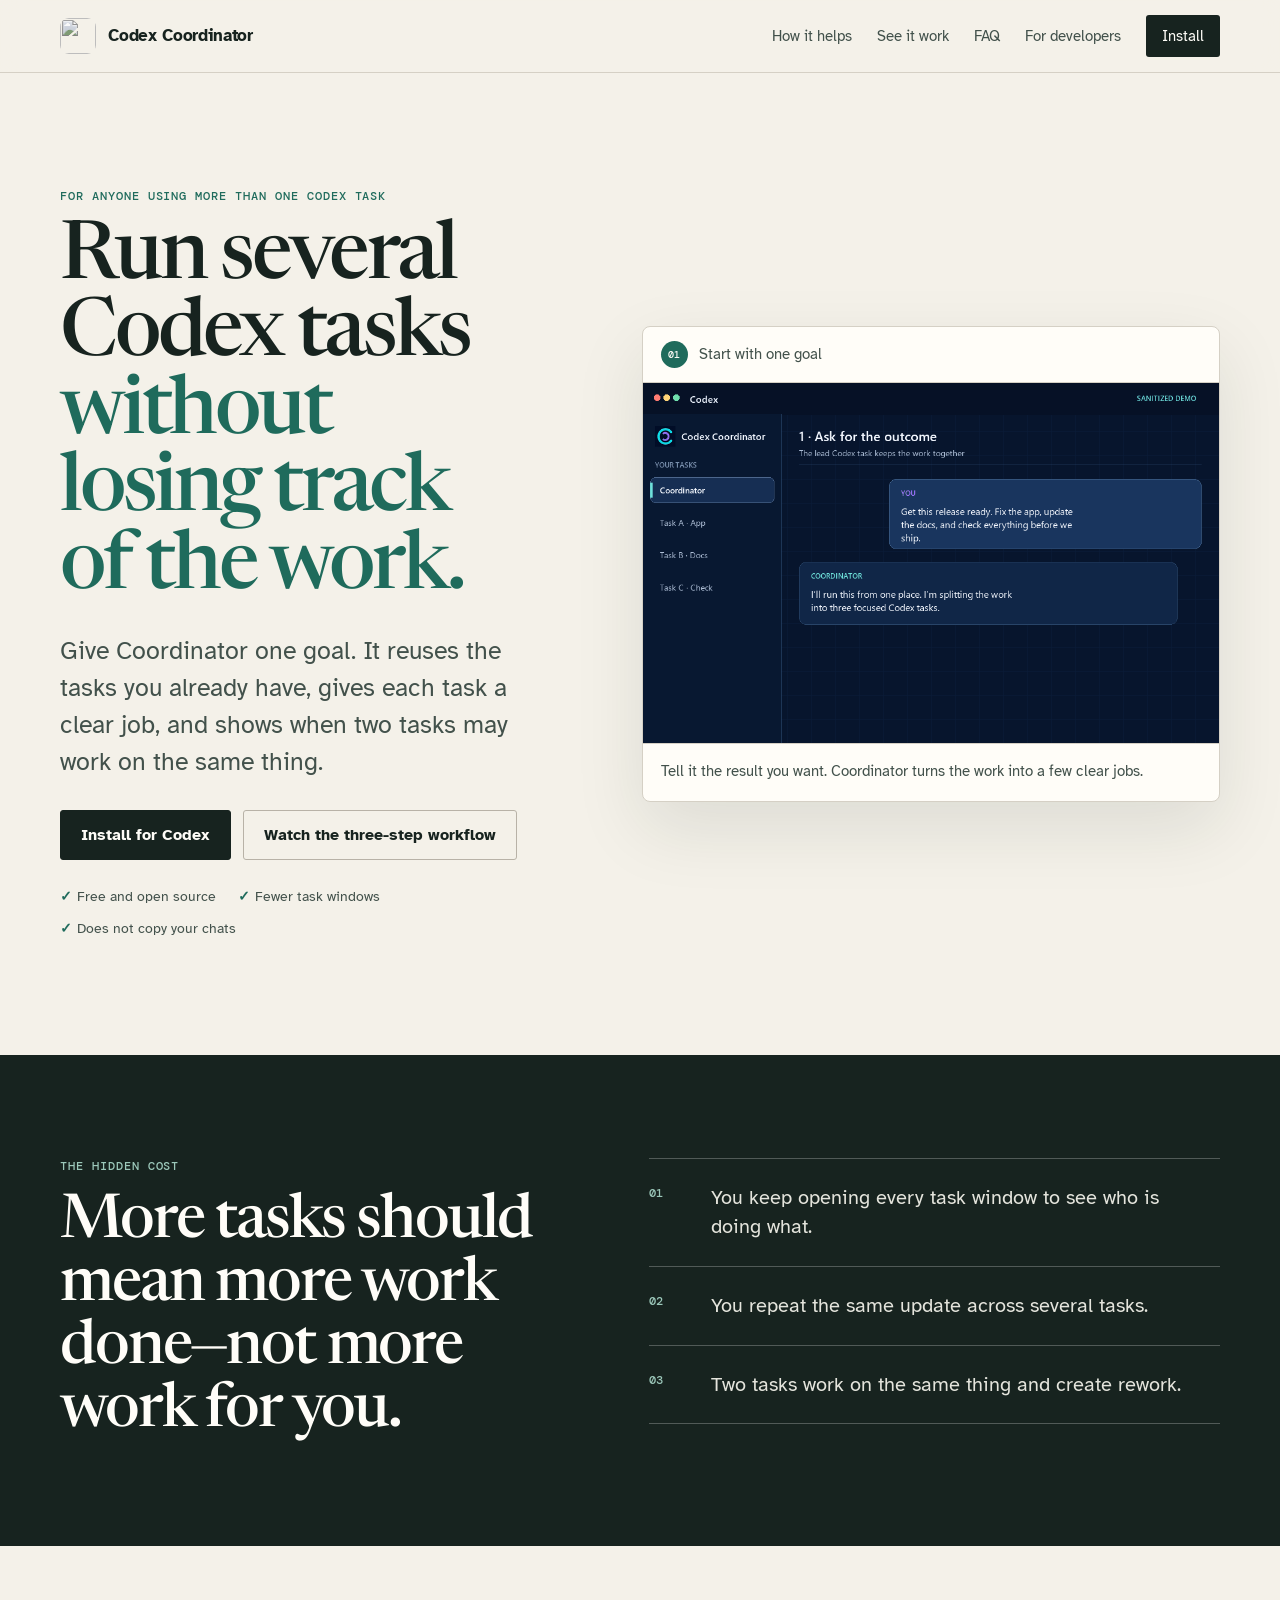
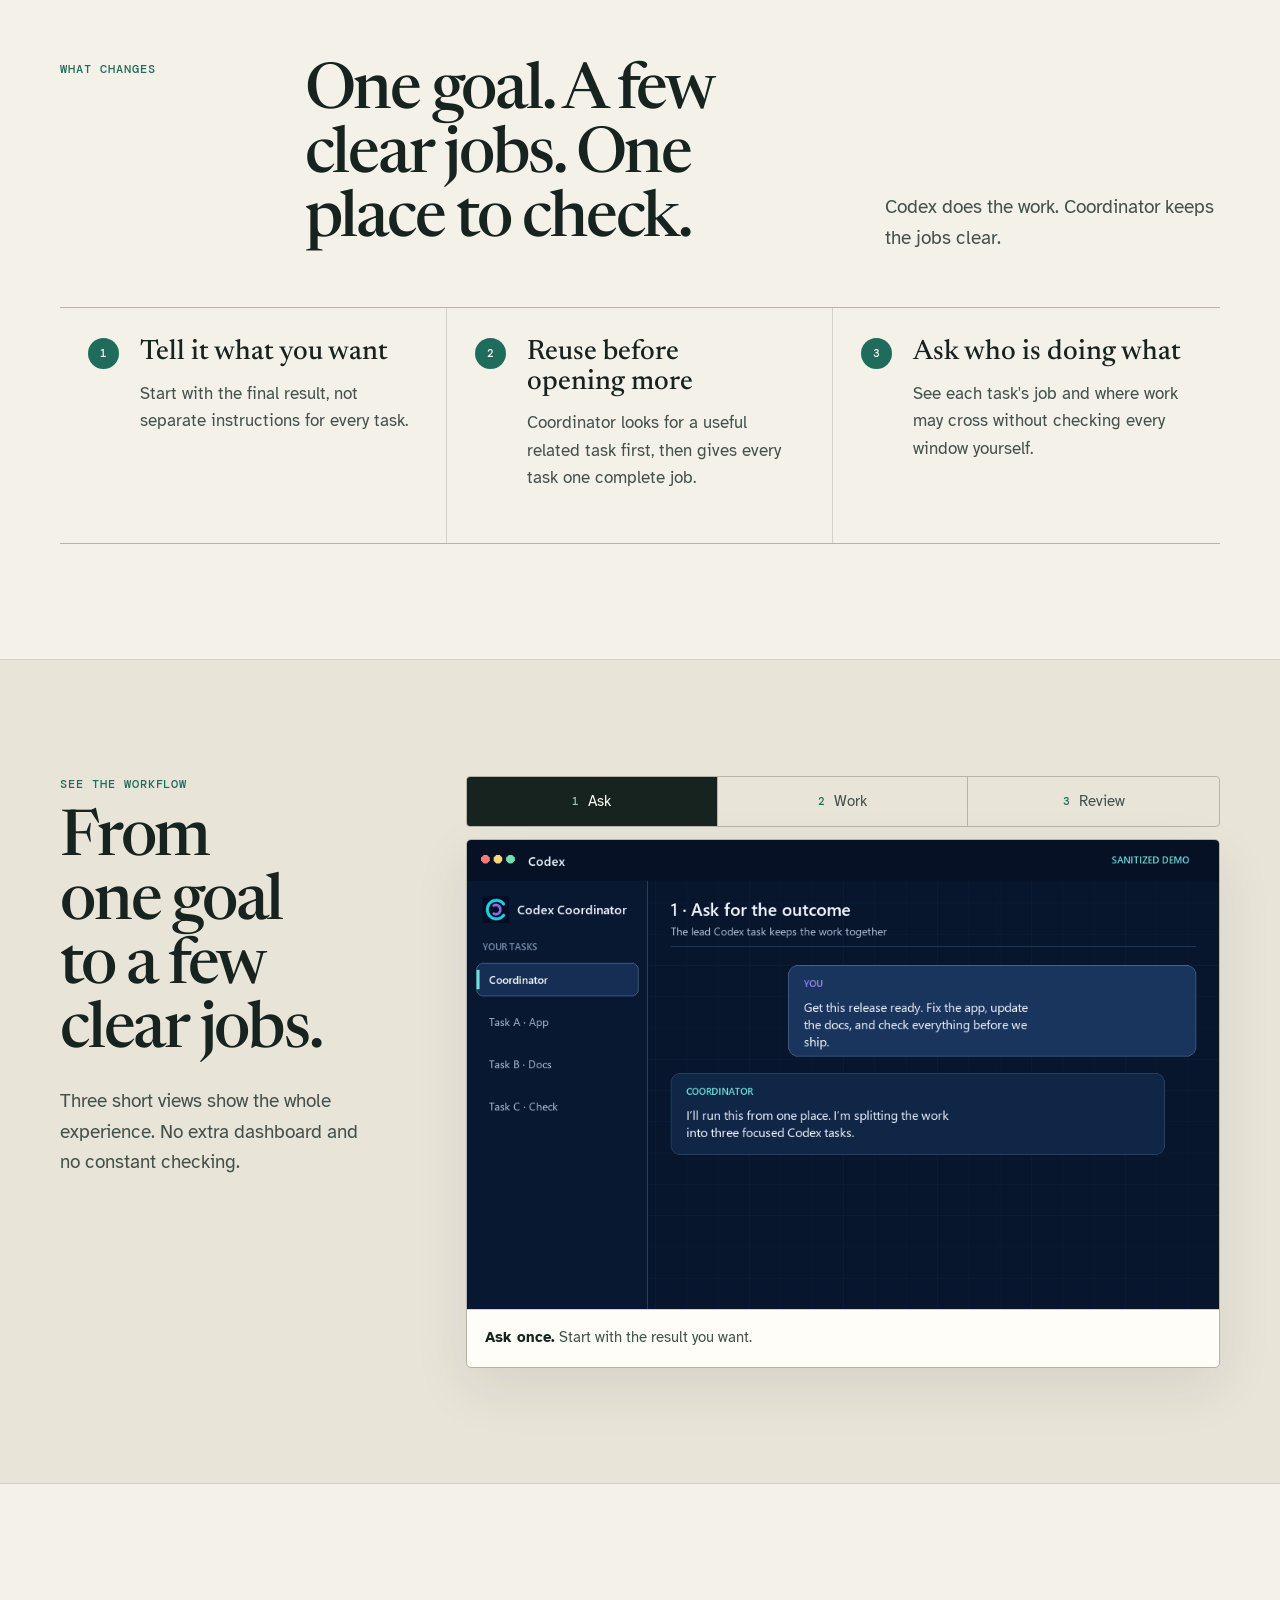
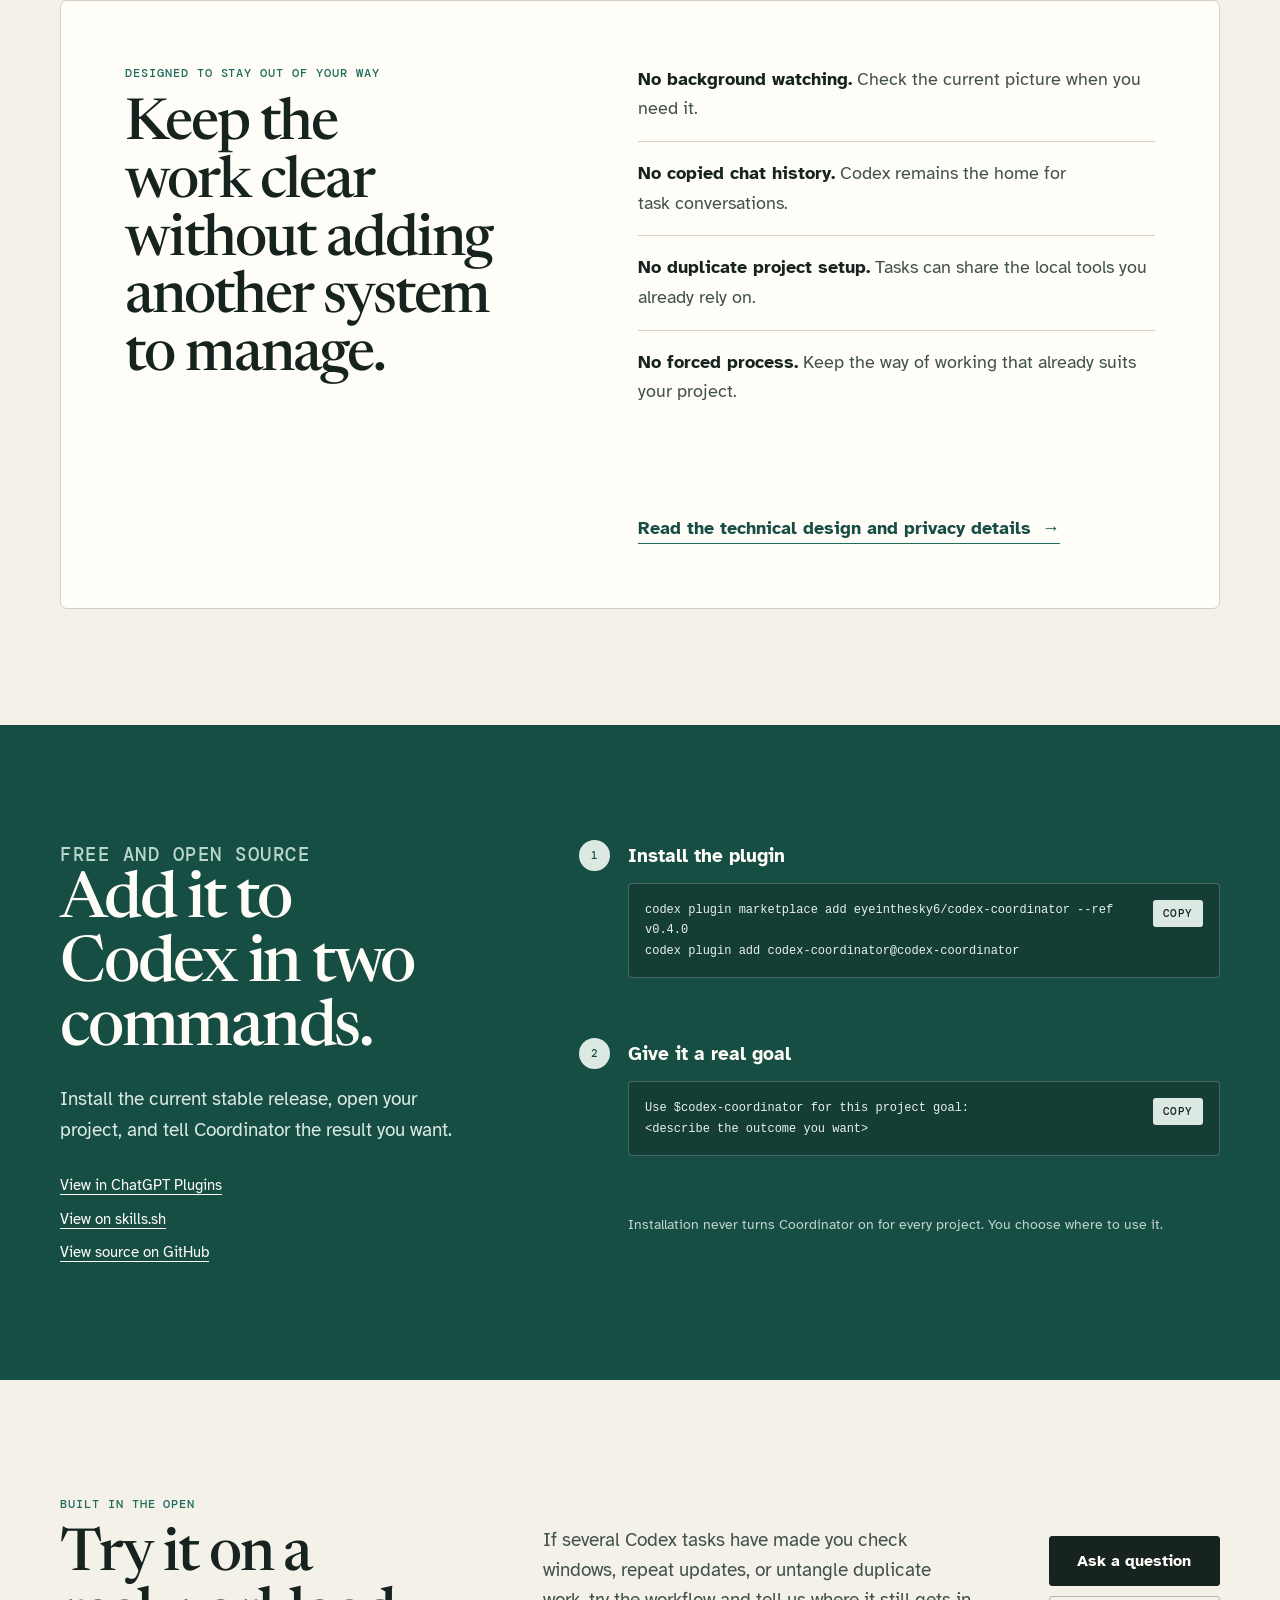
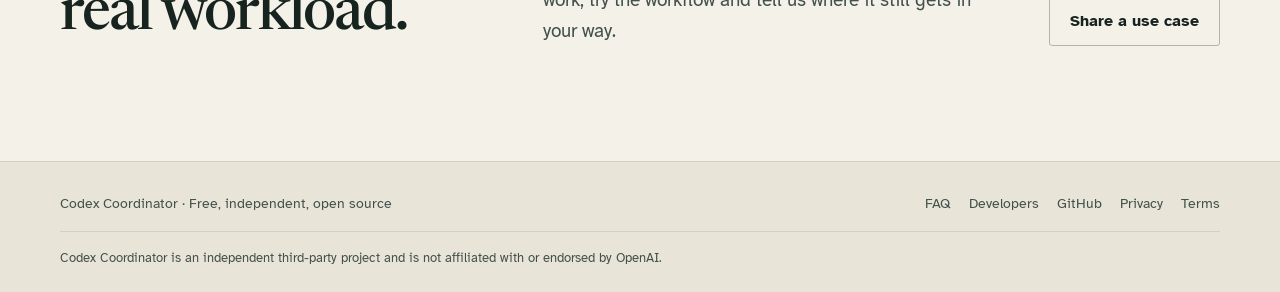
==== commit ae050418: "feat(marketing): state the user value plainly" ====
--- a/site/index.html
+++ b/site/index.html
@@ -3,8 +3,8 @@
 <head>
   <meta charset="utf-8">
   <meta name="viewport" content="width=device-width, initial-scale=1">
-  <title>Codex Coordinator — Run several Codex tasks without managing every window</title>
-  <meta name="description" content="Give Codex tasks clear jobs, see who owns what, and catch crossed work before it becomes rework.">
+  <title>Codex Coordinator — Run several Codex tasks without losing track</title>
+  <meta name="description" content="Reuse related Codex tasks, give each task a clear job, and see when two tasks may work on the same thing.">
   <meta name="robots" content="index,follow,max-image-preview:large,max-snippet:-1">
   <meta name="google-site-verification" content="NMvrZiG-hLYRIF4eme-25FTskwq9YfP_Yt5hhco7q2k">
   <meta name="theme-color" content="#f4f1e9">
@@ -13,13 +13,13 @@
   <link rel="icon" href="assets/logo.png" type="image/png">
   <meta property="og:type" content="website">
   <meta property="og:site_name" content="Codex Coordinator">
-  <meta property="og:title" content="Run several Codex tasks without managing every window">
-  <meta property="og:description" content="Clear jobs, visible ownership, and fewer crossed edits when several Codex tasks work together.">
+  <meta property="og:title" content="Run several Codex tasks without losing track">
+  <meta property="og:description" content="Reuse related tasks, give each task a clear job, and catch duplicate work before it wastes time.">
   <meta property="og:url" content="https://eyeinthesky6.github.io/codex-coordinator/">
   <meta property="og:image" content="https://eyeinthesky6.github.io/codex-coordinator/assets/logo.png">
   <meta name="twitter:card" content="summary">
   <meta name="twitter:title" content="Codex Coordinator">
-  <meta name="twitter:description" content="Stop checking every Codex task window just to know who is doing what.">
+  <meta name="twitter:description" content="Give one goal to a few Codex tasks. See who is doing what without checking every window.">
   <meta name="twitter:image" content="https://eyeinthesky6.github.io/codex-coordinator/assets/logo.png">
   <link rel="preconnect" href="https://fonts.googleapis.com">
   <link rel="preconnect" href="https://fonts.gstatic.com" crossorigin>
@@ -34,7 +34,7 @@
         "@id": "https://eyeinthesky6.github.io/codex-coordinator/#website",
         "url": "https://eyeinthesky6.github.io/codex-coordinator/",
         "name": "Codex Coordinator",
-        "description": "Run several Codex tasks without managing every window.",
+        "description": "Run several Codex tasks without losing track of the work.",
         "inLanguage": "en"
       },
       {
@@ -45,7 +45,7 @@
         "operatingSystem": ["Windows", "macOS", "Linux"],
         "softwareVersion": "0.4.0",
         "softwareRequirements": "OpenAI Codex with plugin support; Git; Python 3.10 or newer",
-        "description": "Helps several Codex tasks stay focused on clear jobs and out of each other's way.",
+        "description": "Reuses related Codex tasks, gives each task a clear job, and shows when two tasks may work on the same thing.",
         "url": "https://eyeinthesky6.github.io/codex-coordinator/",
         "codeRepository": "https://github.com/eyeinthesky6/codex-coordinator",
         "isAccessibleForFree": true,
@@ -81,24 +81,24 @@
   <main id="main-content">
     <section class="hero shell">
       <div class="hero-copy">
-        <p class="eyebrow">For people running several Codex tasks</p>
-        <h1>Run several Codex tasks. <em>Stop managing every window.</em></h1>
-        <p class="lede">Give each task a clear job, see who owns what, and catch work that may collide before it becomes rework.</p>
+        <p class="eyebrow">For anyone using more than one Codex task</p>
+        <h1>Run several Codex tasks <em>without losing track of the work.</em></h1>
+        <p class="lede">Give Coordinator one goal. It reuses the tasks you already have, gives each task a clear job, and shows when two tasks may work on the same thing.</p>
         <div class="actions">
           <a class="button primary" href="#install">Install for Codex</a>
           <a class="button quiet" href="#demo">Watch the three-step workflow</a>
         </div>
         <ul class="trust-row" aria-label="Product highlights">
           <li>Free and open source</li>
-          <li>Works with your existing setup</li>
+          <li>Fewer task windows</li>
           <li>Does not copy your chats</li>
         </ul>
       </div>
 
       <figure class="hero-visual">
-        <div class="visual-label"><span>01</span> Start with one outcome</div>
+        <div class="visual-label"><span>01</span> Start with one goal</div>
         <img src="assets/demos/01-ask-and-split.gif" alt="A Codex goal being divided into a few clear tasks" width="960" height="600">
-        <figcaption>Describe the result you want. Coordinator gives the work a few clear owners.</figcaption>
+        <figcaption>Tell it the result you want. Coordinator turns the work into a few clear jobs.</figcaption>
       </figure>
     </section>
 
@@ -106,12 +106,12 @@
       <div class="shell problem-layout">
         <div>
           <p class="eyebrow">The hidden cost</p>
-          <h2 id="problem-heading">Parallel work should save time—not turn you into the full-time go-between.</h2>
+          <h2 id="problem-heading">More tasks should mean more work done—not more work for you.</h2>
         </div>
         <div class="problem-list">
-          <article><span>01</span><p>You open every task window just to understand what is happening.</p></article>
-          <article><span>02</span><p>Two tasks start solving the same problem or touch the same area.</p></article>
-          <article><span>03</span><p>A paused task leaves you guessing who still owns the work.</p></article>
+          <article><span>01</span><p>You keep opening every task window to see who is doing what.</p></article>
+          <article><span>02</span><p>You repeat the same update across several tasks.</p></article>
+          <article><span>03</span><p>Two tasks work on the same thing and create rework.</p></article>
         </div>
       </div>
     </section>
@@ -119,21 +119,21 @@
     <section class="section shell" id="how" aria-labelledby="how-heading">
       <div class="section-heading">
         <p class="eyebrow">What changes</p>
-        <h2 id="how-heading">A few clear jobs. One shared picture.</h2>
-        <p>Codex still does the work. Coordinator simply makes ownership visible and keeps each task focused.</p>
+        <h2 id="how-heading">One goal. A few clear jobs. One place to check.</h2>
+        <p>Codex does the work. Coordinator keeps the jobs clear.</p>
       </div>
       <ol class="steps">
         <li>
           <span>1</span>
-          <div><h3>Give it one outcome</h3><p>Describe the repository result you want, not a long list of tiny commands.</p></div>
+          <div><h3>Tell it what you want</h3><p>Start with the final result, not separate instructions for every task.</p></div>
         </li>
         <li>
           <span>2</span>
-          <div><h3>Keep every task in its lane</h3><p>Related tasks are reused when possible. Each task gets a complete job and shows where it plans to work.</p></div>
+          <div><h3>Reuse before opening more</h3><p>Coordinator looks for a useful related task first, then gives every task one complete job.</p></div>
         </li>
         <li>
           <span>3</span>
-          <div><h3>Ask for the current picture</h3><p>See what is active, blocked, or likely to overlap without checking every window yourself.</p></div>
+          <div><h3>Ask who is doing what</h3><p>See each task's job and where work may cross without checking every window yourself.</p></div>
         </li>
       </ol>
     </section>
@@ -142,8 +142,8 @@
       <div class="section shell demo-layout">
         <div class="demo-copy">
           <p class="eyebrow">See the workflow</p>
-          <h2 id="demo-heading">From one goal to clear ownership.</h2>
-          <p>Three short views show the whole experience. No dashboard to operate and no constant status loop.</p>
+          <h2 id="demo-heading">From one goal to a few clear jobs.</h2>
+          <p>Three short views show the whole experience. No extra dashboard and no constant checking.</p>
         </div>
         <div class="demo-viewer">
           <div class="demo-tabs" role="tablist" aria-label="Coordinator workflow">
@@ -157,7 +157,7 @@
           </figure>
           <figure class="demo-panel" id="demo-work" role="tabpanel" hidden>
             <img src="assets/demos/02-tasks-at-work.gif" alt="Several Codex tasks working on separate owned jobs" width="960" height="600">
-            <figcaption><strong>Keep lanes clear.</strong> Each task shows its job and planned work.</figcaption>
+            <figcaption><strong>Keep jobs clear.</strong> Each task shows what it is doing and where.</figcaption>
           </figure>
           <figure class="demo-panel" id="demo-result" role="tabpanel" hidden>
             <img src="assets/demos/03-one-result.gif" alt="A current view of completed and active Codex work" width="960" height="600">
@@ -171,7 +171,7 @@
       <div class="calm-card">
         <div>
           <p class="eyebrow">Designed to stay out of your way</p>
-          <h2 id="calm-heading">Useful coordination without another system to manage.</h2>
+          <h2 id="calm-heading">Keep the work clear without adding another system to manage.</h2>
         </div>
         <ul class="plain-checks">
           <li><strong>No background watching.</strong> Check the current picture when you need it.</li>
@@ -188,7 +188,7 @@
         <div class="install-copy">
           <p class="eyebrow">Free and open source</p>
           <h2 id="install-heading">Add it to Codex in two commands.</h2>
-          <p>Install the current stable release, open a repository, and describe the outcome you want coordinated.</p>
+          <p>Install the current stable release, open your project, and tell Coordinator the result you want.</p>
           <div class="listing-links">
             <a href="https://chatgpt.com/plugins/plugins_6a5c8cb6a5648191a43a76e6a1e637d8">View in ChatGPT Plugins</a>
             <a href="https://skills.sh/eyeinthesky6/codex-coordinator/codex-coordinator">View on skills.sh</a>
@@ -203,10 +203,10 @@
           </div>
           <div class="install-step">
             <span>2</span>
-            <div><h3>Give it a real goal</h3><div class="command"><code id="prompt-command">Use $codex-coordinator to coordinate this project goal:
+            <div><h3>Give it a real goal</h3><div class="command"><code id="prompt-command">Use $codex-coordinator for this project goal:
 &lt;describe the outcome you want&gt;</code><button class="copy" type="button" data-copy="prompt-command">Copy</button></div></div>
           </div>
-          <p class="install-note">Installation never turns Coordinator on for every repository. You choose where to use it.</p>
+          <p class="install-note">Installation never turns Coordinator on for every project. You choose where to use it.</p>
           <span class="sr-only" id="copy-status" aria-live="polite"></span>
         </div>
       </div>
@@ -214,7 +214,7 @@
 
     <section class="section shell community" aria-labelledby="community-heading">
       <div><p class="eyebrow">Built in the open</p><h2 id="community-heading">Try it on a real workload.</h2></div>
-      <p>If several Codex tasks have made you check windows, relay updates, or untangle crossed work, try the workflow and tell us where it still gets in your way.</p>
+      <p>If several Codex tasks have made you check windows, repeat updates, or untangle duplicate work, try the workflow and tell us where it still gets in your way.</p>
       <div class="community-actions">
         <a class="button primary" href="https://github.com/eyeinthesky6/codex-coordinator/discussions/categories/q-a">Ask a question</a>
         <a class="button quiet" href="https://github.com/eyeinthesky6/codex-coordinator/discussions/categories/ideas">Share a use case</a>
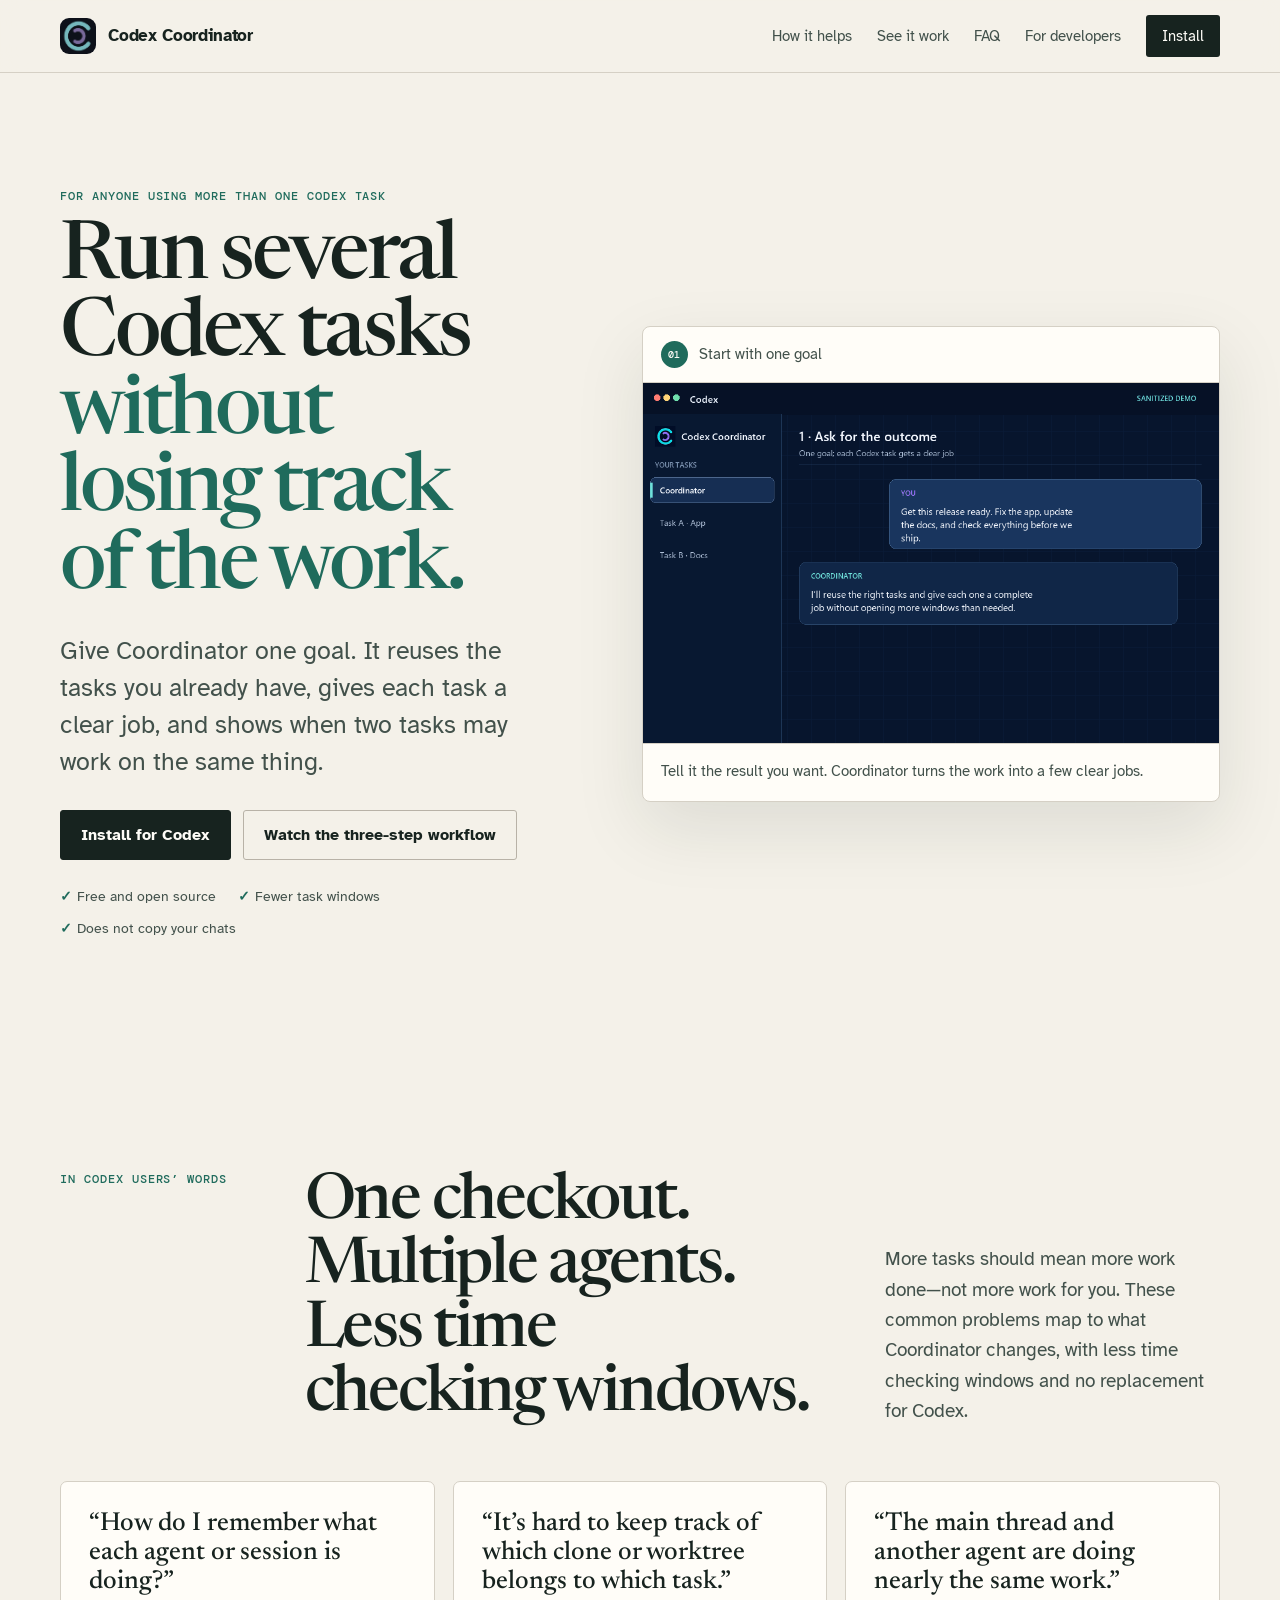
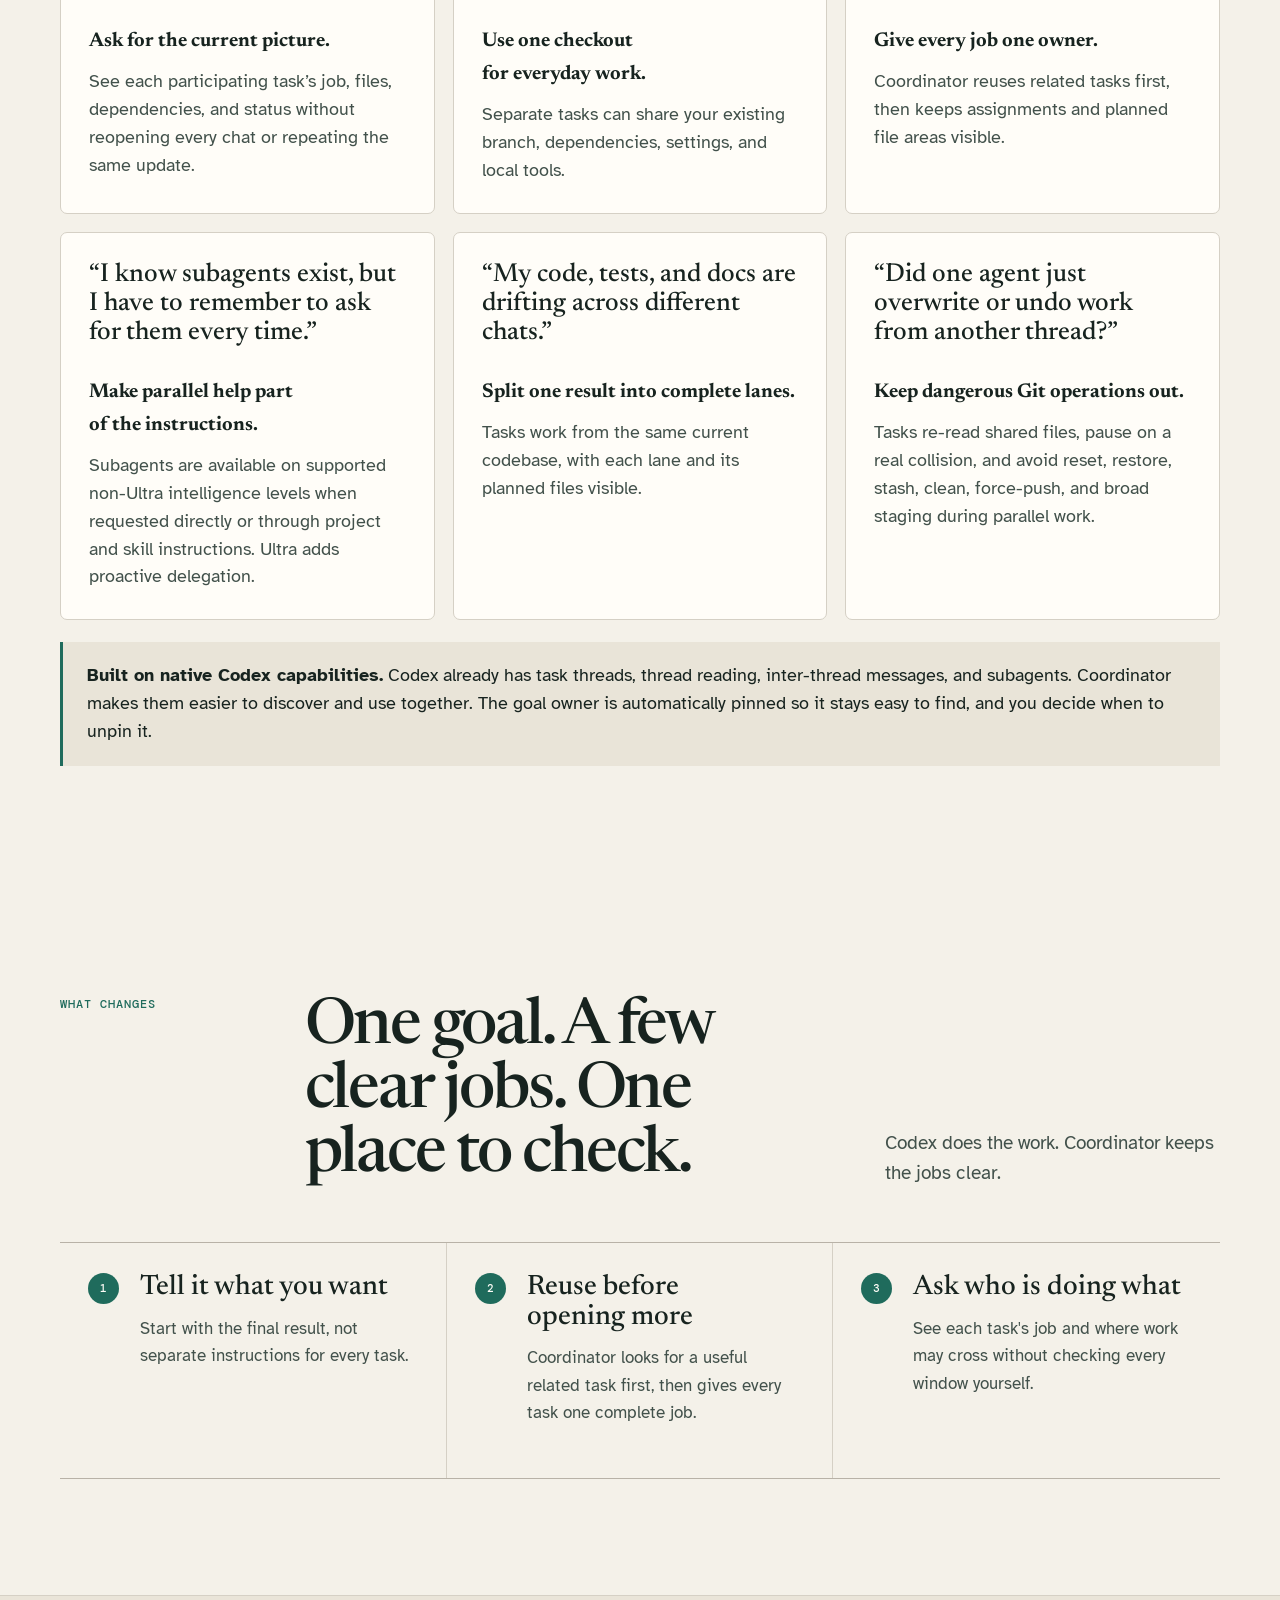
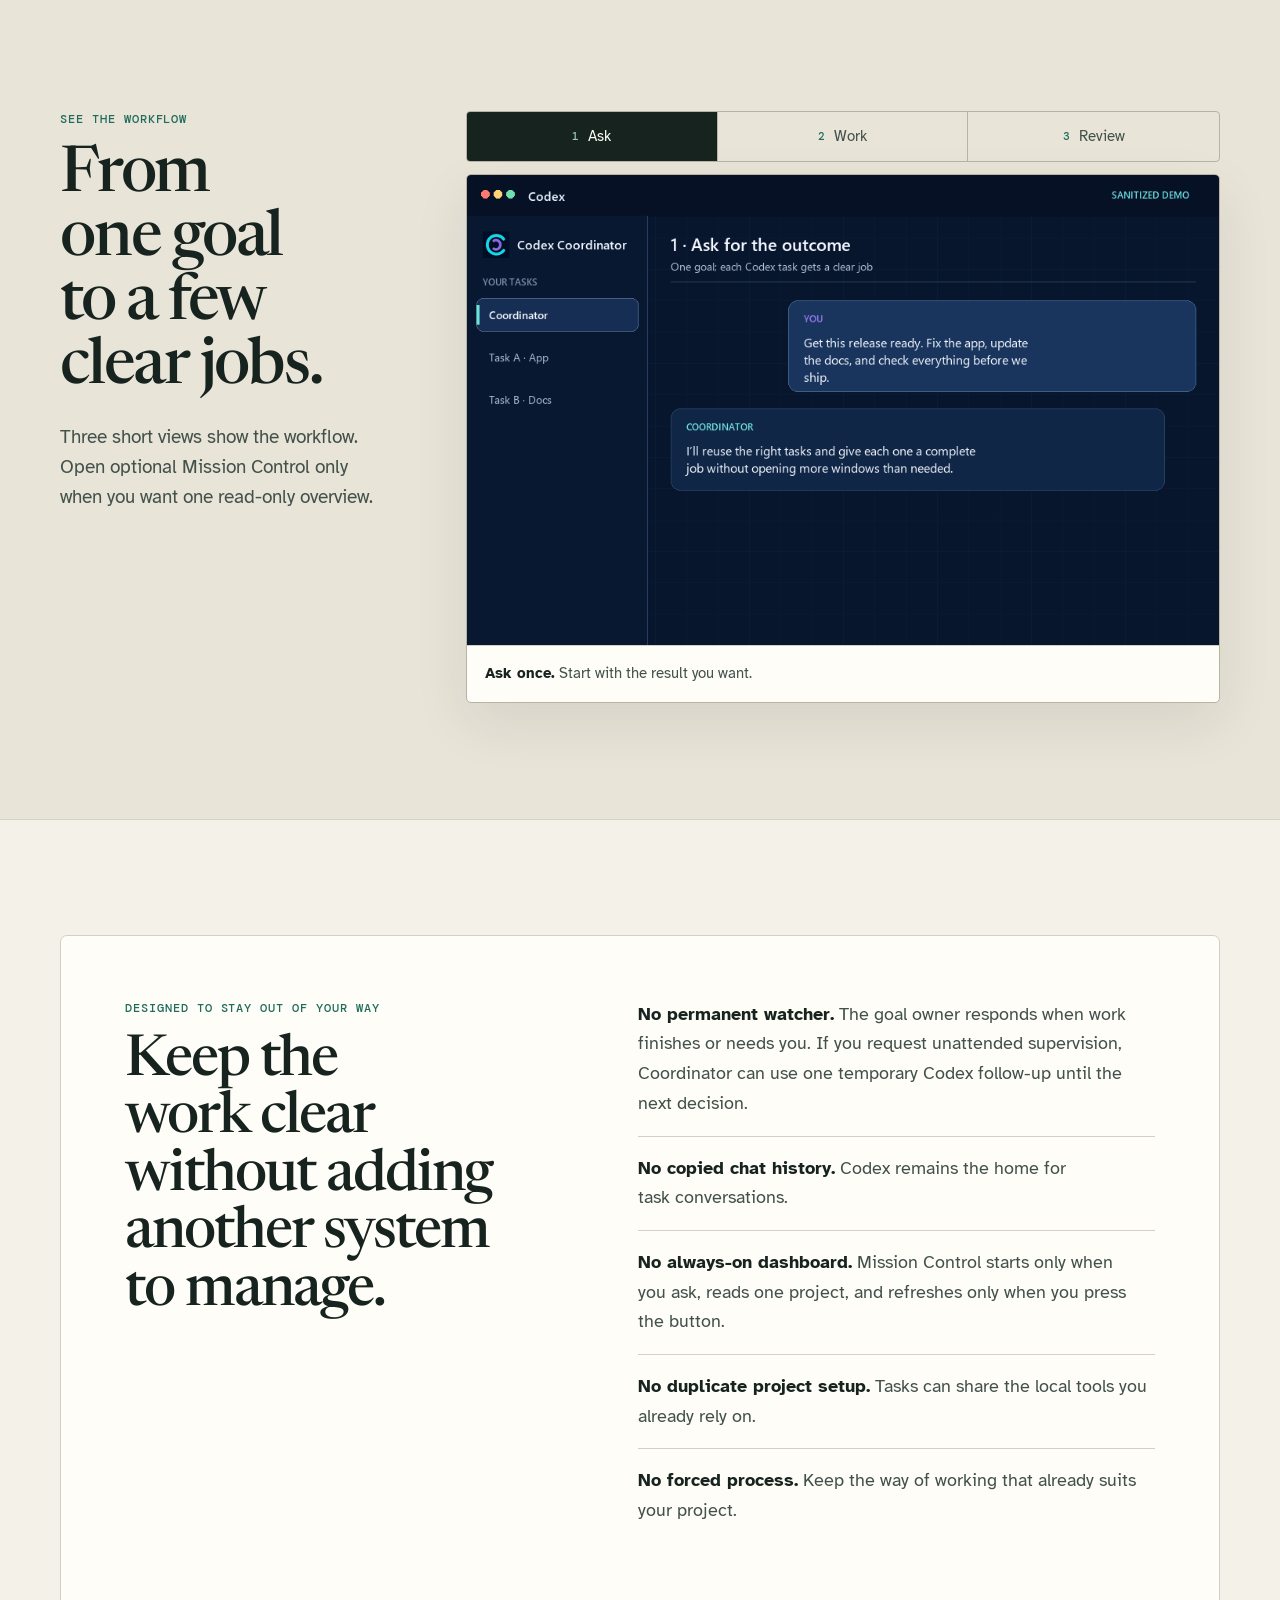
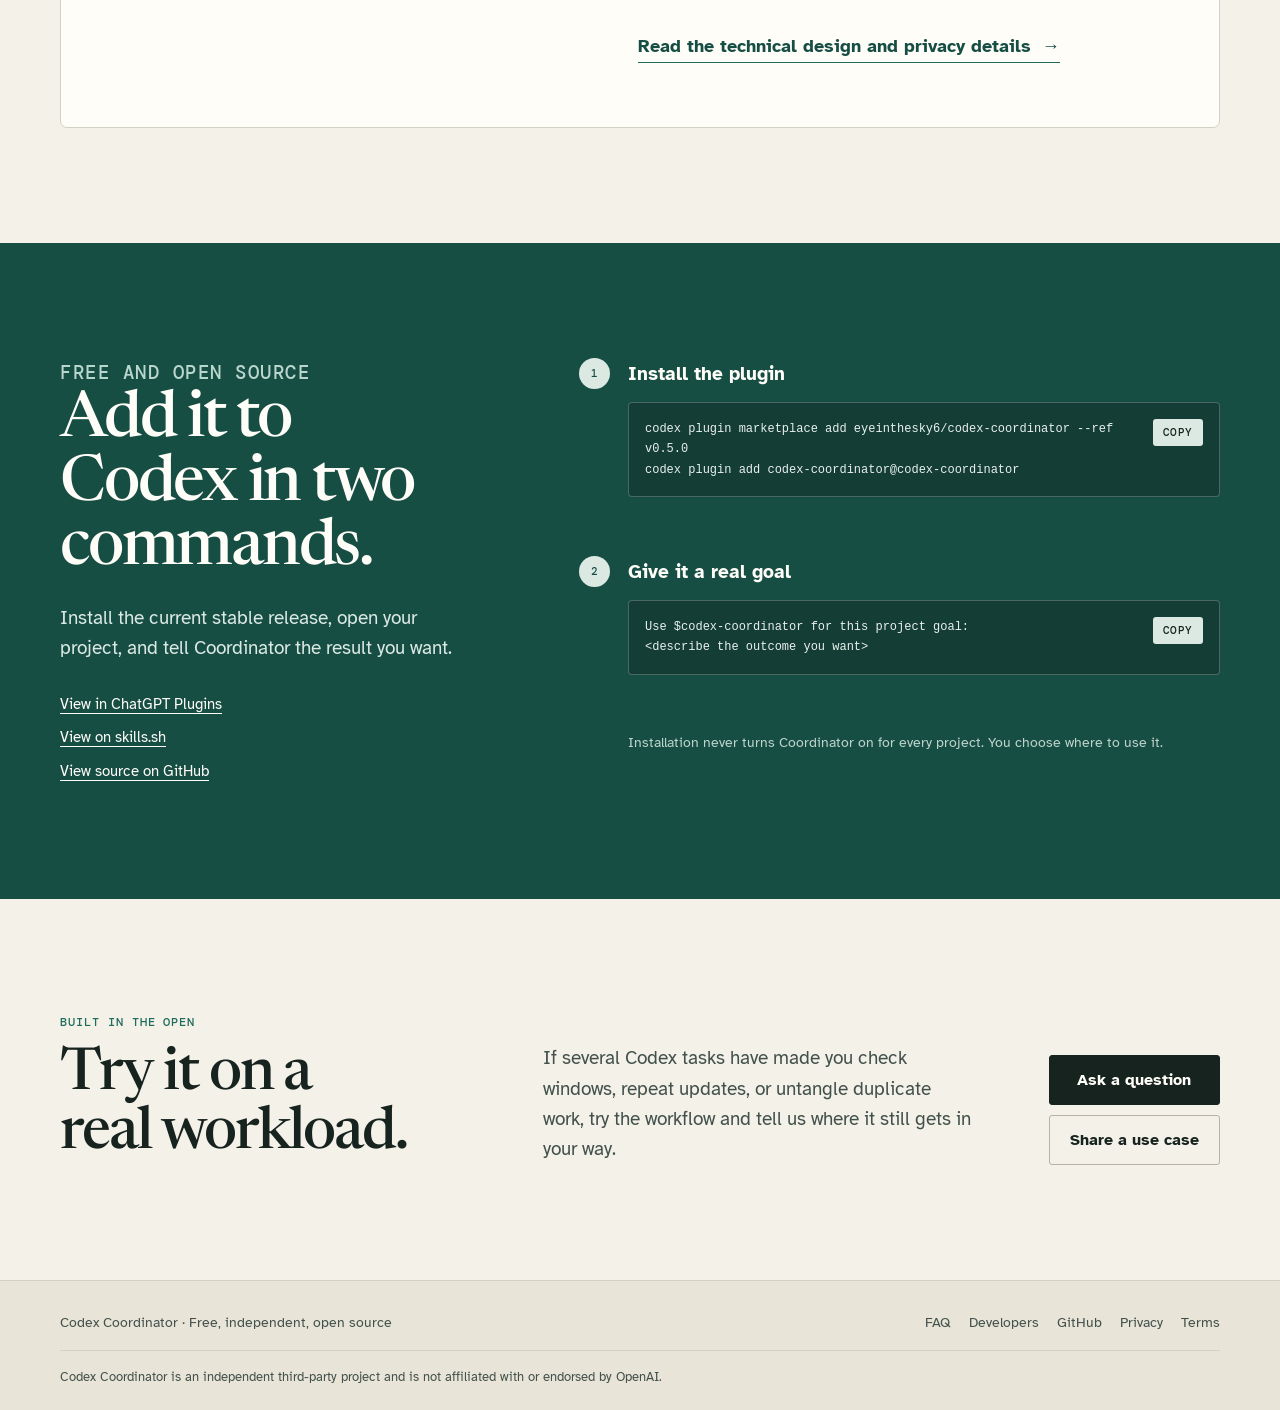
==== commit 75afa286: "feat(coordinator): ship supervised goals and mission control Bind durable workers to native goals, r" ====
--- a/site/index.html
+++ b/site/index.html
@@ -3,8 +3,8 @@
 <head>
   <meta charset="utf-8">
   <meta name="viewport" content="width=device-width, initial-scale=1">
-  <title>Codex Coordinator — Run several Codex tasks without losing track</title>
-  <meta name="description" content="Reuse related Codex tasks, give each task a clear job, and see when two tasks may work on the same thing.">
+  <title>Codex Coordinator — Parallel Codex work in one checkout</title>
+  <meta name="description" content="Coordinate task threads and subagents in one checkout. See who owns what, avoid duplicate work and crossed edits, and keep one complex codebase moving together.">
   <meta name="robots" content="index,follow,max-image-preview:large,max-snippet:-1">
   <meta name="google-site-verification" content="NMvrZiG-hLYRIF4eme-25FTskwq9YfP_Yt5hhco7q2k">
   <meta name="theme-color" content="#f4f1e9">
@@ -13,13 +13,13 @@
   <link rel="icon" href="assets/logo.png" type="image/png">
   <meta property="og:type" content="website">
   <meta property="og:site_name" content="Codex Coordinator">
-  <meta property="og:title" content="Run several Codex tasks without losing track">
-  <meta property="og:description" content="Reuse related tasks, give each task a clear job, and catch duplicate work before it wastes time.">
+  <meta property="og:title" content="Parallel Codex work in one checkout">
+  <meta property="og:description" content="Coordinate task threads and subagents without checking every chat, duplicating work, or creating a worktree for every agent.">
   <meta property="og:url" content="https://eyeinthesky6.github.io/codex-coordinator/">
   <meta property="og:image" content="https://eyeinthesky6.github.io/codex-coordinator/assets/logo.png">
   <meta name="twitter:card" content="summary">
   <meta name="twitter:title" content="Codex Coordinator">
-  <meta name="twitter:description" content="Give one goal to a few Codex tasks. See who is doing what without checking every window.">
+  <meta name="twitter:description" content="Coordinate Codex task threads and subagents in one checkout without losing track or duplicating work.">
   <meta name="twitter:image" content="https://eyeinthesky6.github.io/codex-coordinator/assets/logo.png">
   <link rel="preconnect" href="https://fonts.googleapis.com">
   <link rel="preconnect" href="https://fonts.gstatic.com" crossorigin>
@@ -34,7 +34,7 @@
         "@id": "https://eyeinthesky6.github.io/codex-coordinator/#website",
         "url": "https://eyeinthesky6.github.io/codex-coordinator/",
         "name": "Codex Coordinator",
-        "description": "Run several Codex tasks without losing track of the work.",
+        "description": "Coordinate Codex task threads and subagents in one checkout without losing track or duplicating work.",
         "inLanguage": "en"
       },
       {
@@ -43,9 +43,9 @@
         "name": "Codex Coordinator",
         "applicationCategory": "DeveloperApplication",
         "operatingSystem": ["Windows", "macOS", "Linux"],
-        "softwareVersion": "0.4.0",
+        "softwareVersion": "0.5.0",
         "softwareRequirements": "OpenAI Codex with plugin support; Git; Python 3.10 or newer",
-        "description": "Reuses related Codex tasks, gives each task a clear job, and shows when two tasks may work on the same thing.",
+        "description": "Coordinates one repository goal across task threads and subagents in one checkout, keeps ownership visible, and shows where work may cross.",
         "url": "https://eyeinthesky6.github.io/codex-coordinator/",
         "codeRepository": "https://github.com/eyeinthesky6/codex-coordinator",
         "isAccessibleForFree": true,
@@ -102,18 +102,21 @@
       </figure>
     </section>
 
-    <section class="problem-band" aria-labelledby="problem-heading">
-      <div class="shell problem-layout">
-        <div>
-          <p class="eyebrow">The hidden cost</p>
-          <h2 id="problem-heading">More tasks should mean more work done—not more work for you.</h2>
-        </div>
-        <div class="problem-list">
-          <article><span>01</span><p>You keep opening every task window to see who is doing what.</p></article>
-          <article><span>02</span><p>You repeat the same update across several tasks.</p></article>
-          <article><span>03</span><p>Two tasks work on the same thing and create rework.</p></article>
-        </div>
-      </div>
+    <section class="section shell" id="pain" aria-labelledby="pain-heading">
+      <div class="section-heading">
+        <p class="eyebrow">In Codex users’ words</p>
+        <h2 id="pain-heading">One checkout. Multiple agents. Less time checking windows.</h2>
+        <p>More tasks should mean more work done—not more work for you. These common problems map to what Coordinator changes, with less time checking windows and no replacement for Codex.</p>
+      </div>
+      <div class="pain-grid">
+        <article class="pain-card"><blockquote>“How do I remember what each agent or session is doing?”</blockquote><h3>Ask for the current picture.</h3><p>See each participating task’s job, files, dependencies, and status without reopening every chat or repeating the same update.</p></article>
+        <article class="pain-card"><blockquote>“It’s hard to keep track of which clone or worktree belongs to which task.”</blockquote><h3>Use one checkout for everyday work.</h3><p>Separate tasks can share your existing branch, dependencies, settings, and local tools.</p></article>
+        <article class="pain-card"><blockquote>“The main thread and another agent are doing nearly the same work.”</blockquote><h3>Give every job one owner.</h3><p>Coordinator reuses related tasks first, then keeps assignments and planned file areas visible.</p></article>
+        <article class="pain-card"><blockquote>“I know subagents exist, but I have to remember to ask for them every time.”</blockquote><h3>Make parallel help part of the instructions.</h3><p>Subagents are available on supported non-Ultra intelligence levels when requested directly or through project and skill instructions. Ultra adds proactive delegation.</p></article>
+        <article class="pain-card"><blockquote>“My code, tests, and docs are drifting across different chats.”</blockquote><h3>Split one result into complete lanes.</h3><p>Tasks work from the same current codebase, with each lane and its planned files visible.</p></article>
+        <article class="pain-card"><blockquote>“Did one agent just overwrite or undo work from another thread?”</blockquote><h3>Keep dangerous Git operations out.</h3><p>Tasks re-read shared files, pause on a real collision, and avoid reset, restore, stash, clean, force-push, and broad staging during parallel work.</p></article>
+      </div>
+      <p class="native-note"><strong>Built on native Codex capabilities.</strong> Codex already has task threads, thread reading, inter-thread messages, and subagents. Coordinator makes them easier to discover and use together. The goal owner is automatically pinned so it stays easy to find, and you decide when to unpin it.</p>
     </section>
 
     <section class="section shell" id="how" aria-labelledby="how-heading">
@@ -143,7 +146,7 @@
         <div class="demo-copy">
           <p class="eyebrow">See the workflow</p>
           <h2 id="demo-heading">From one goal to a few clear jobs.</h2>
-          <p>Three short views show the whole experience. No extra dashboard and no constant checking.</p>
+          <p>Three short views show the workflow. Open optional Mission Control only when you want one read-only overview.</p>
         </div>
         <div class="demo-viewer">
           <div class="demo-tabs" role="tablist" aria-label="Coordinator workflow">
@@ -174,8 +177,9 @@
           <h2 id="calm-heading">Keep the work clear without adding another system to manage.</h2>
         </div>
         <ul class="plain-checks">
-          <li><strong>No background watching.</strong> Check the current picture when you need it.</li>
+          <li><strong>No permanent watcher.</strong> The goal owner responds when work finishes or needs you. If you request unattended supervision, Coordinator can use one temporary Codex follow-up until the next decision.</li>
           <li><strong>No copied chat history.</strong> Codex remains the home for task conversations.</li>
+          <li><strong>No always-on dashboard.</strong> Mission Control starts only when you ask, reads one project, and refreshes only when you press the button.</li>
           <li><strong>No duplicate project setup.</strong> Tasks can share the local tools you already rely on.</li>
           <li><strong>No forced process.</strong> Keep the way of working that already suits your project.</li>
         </ul>
@@ -198,7 +202,7 @@
         <div class="install-steps">
           <div class="install-step">
             <span>1</span>
-            <div><h3>Install the plugin</h3><div class="command"><code id="install-command">codex plugin marketplace add eyeinthesky6/codex-coordinator --ref v0.4.0
+            <div><h3>Install the plugin</h3><div class="command"><code id="install-command">codex plugin marketplace add eyeinthesky6/codex-coordinator --ref v0.5.0
 codex plugin add codex-coordinator@codex-coordinator</code><button class="copy" type="button" data-copy="install-command">Copy</button></div></div>
           </div>
           <div class="install-step">
--- a/site/styles.css
+++ b/site/styles.css
@@ -81,6 +81,13 @@
 .problem-list article { display: grid; grid-template-columns: 42px 1fr; gap: 20px; padding-block: 24px; border-bottom: 1px solid rgba(255, 255, 255, .25); }
 .problem-list span { color: #9cc8ba; font: 500 12px/1.8 var(--mono); }
 .problem-list p { margin: 0; color: #e4e4dc; font-size: 20px; line-height: 1.48; }
+
+.pain-grid { display: grid; grid-template-columns: repeat(3, 1fr); gap: 18px; }
+.pain-card { padding: 28px; background: var(--white); border: 1px solid var(--line); border-radius: 7px; }
+.pain-card blockquote { margin: 0 0 28px; color: var(--ink); font-family: var(--display); font-size: 26px; font-weight: 500; line-height: 1.12; }
+.pain-card h3 { margin: 0 0 10px; font-size: 20px; }
+.pain-card p { margin: 0; color: var(--ink-soft); line-height: 1.55; }
+.native-note { margin: 22px 0 0; padding: 20px 24px; background: var(--paper-deep); border-left: 3px solid var(--accent); line-height: 1.55; }
 
 .section { padding-block: clamp(76px, 9vw, 118px); }
 .section-heading { display: grid; grid-template-columns: .35fr 1fr .65fr; gap: clamp(28px, 5vw, 65px); align-items: end; margin-bottom: 54px; }
@@ -188,6 +195,7 @@
   .community-actions { grid-column: 1 / -1; flex-direction: row; }
   .content-layout { grid-template-columns: 1fr; }
   .side-nav { position: static; grid-template-columns: repeat(4, 1fr); }
+  .pain-grid { grid-template-columns: 1fr 1fr; }
 }
 
 @media (max-width: 720px) {
@@ -222,6 +230,8 @@
   .faq-item { grid-template-columns: 1fr; gap: 14px; }
   .side-nav { grid-template-columns: 1fr 1fr; }
   .page-hero { padding-top: 62px; }
+  .pain-grid { grid-template-columns: 1fr; }
+  .pain-card { padding: 24px 23px; }
 }
 
 @media (prefers-reduced-motion: reduce) {
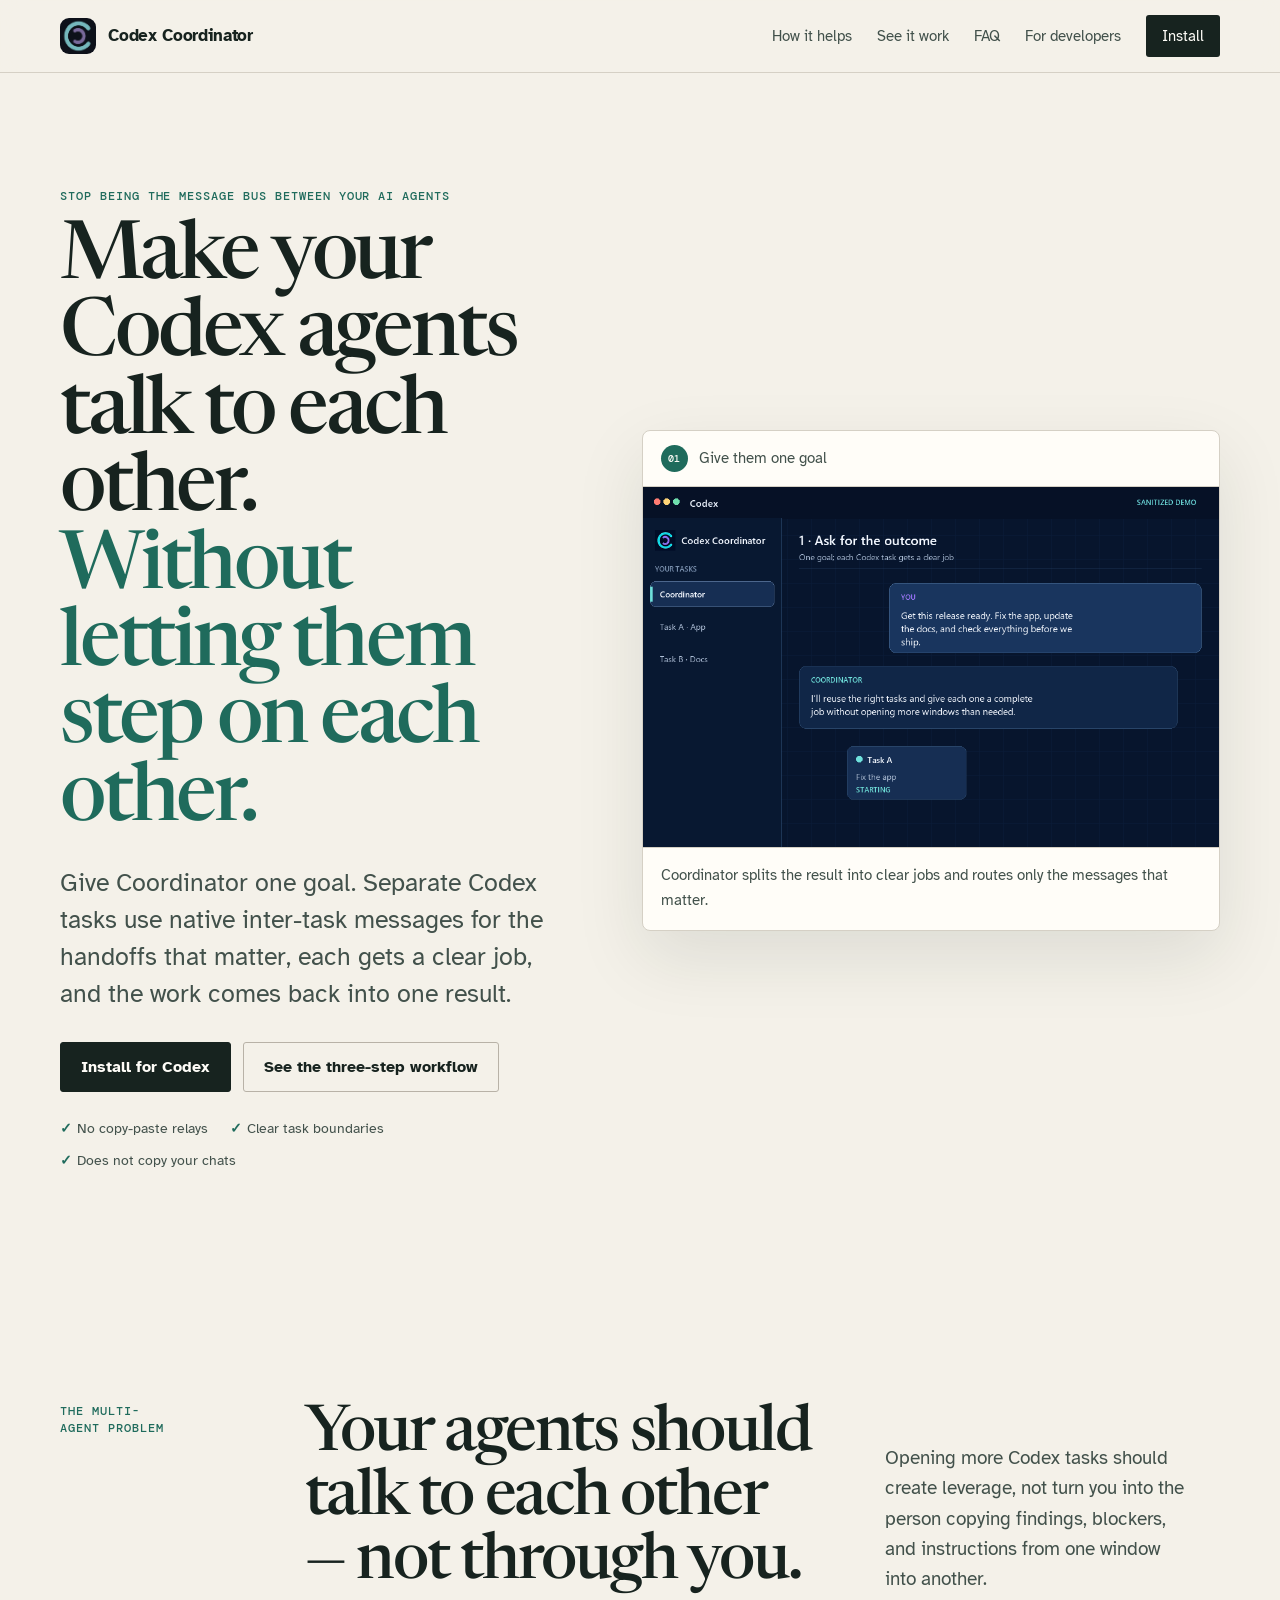
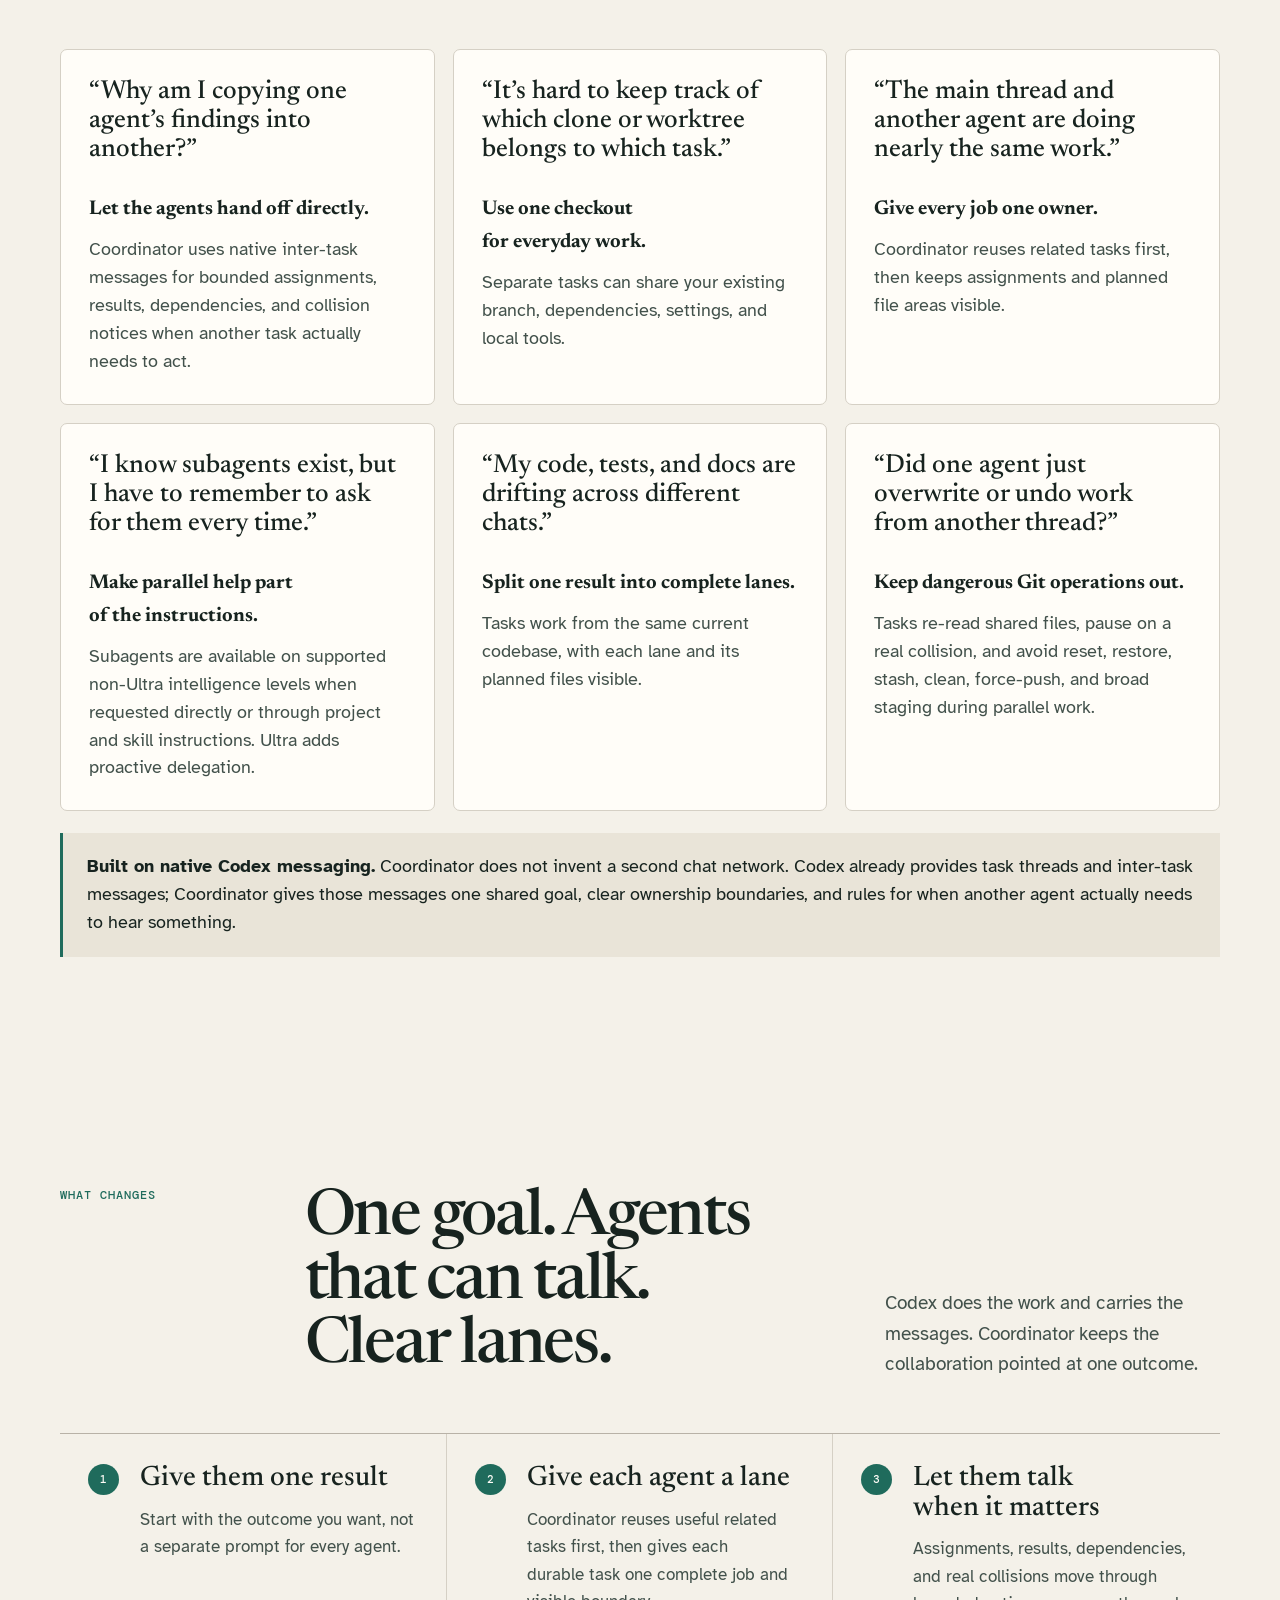
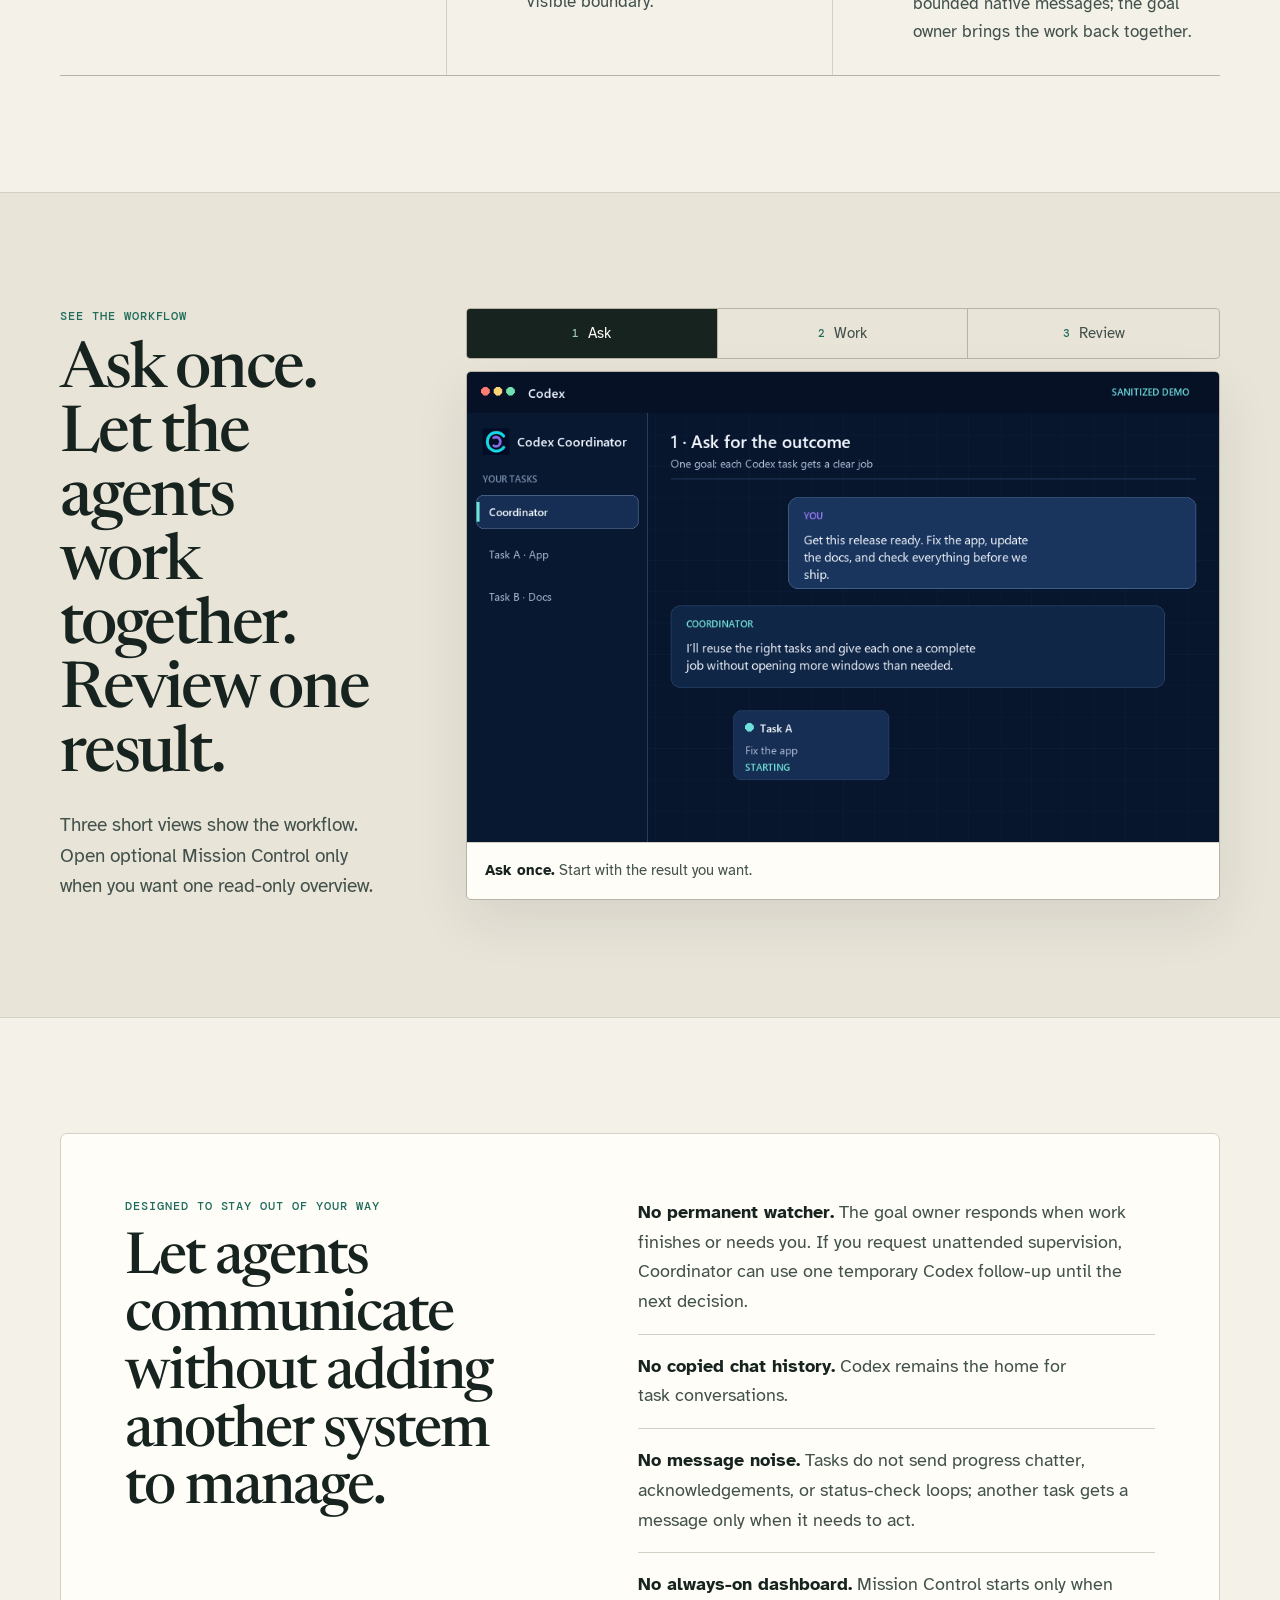
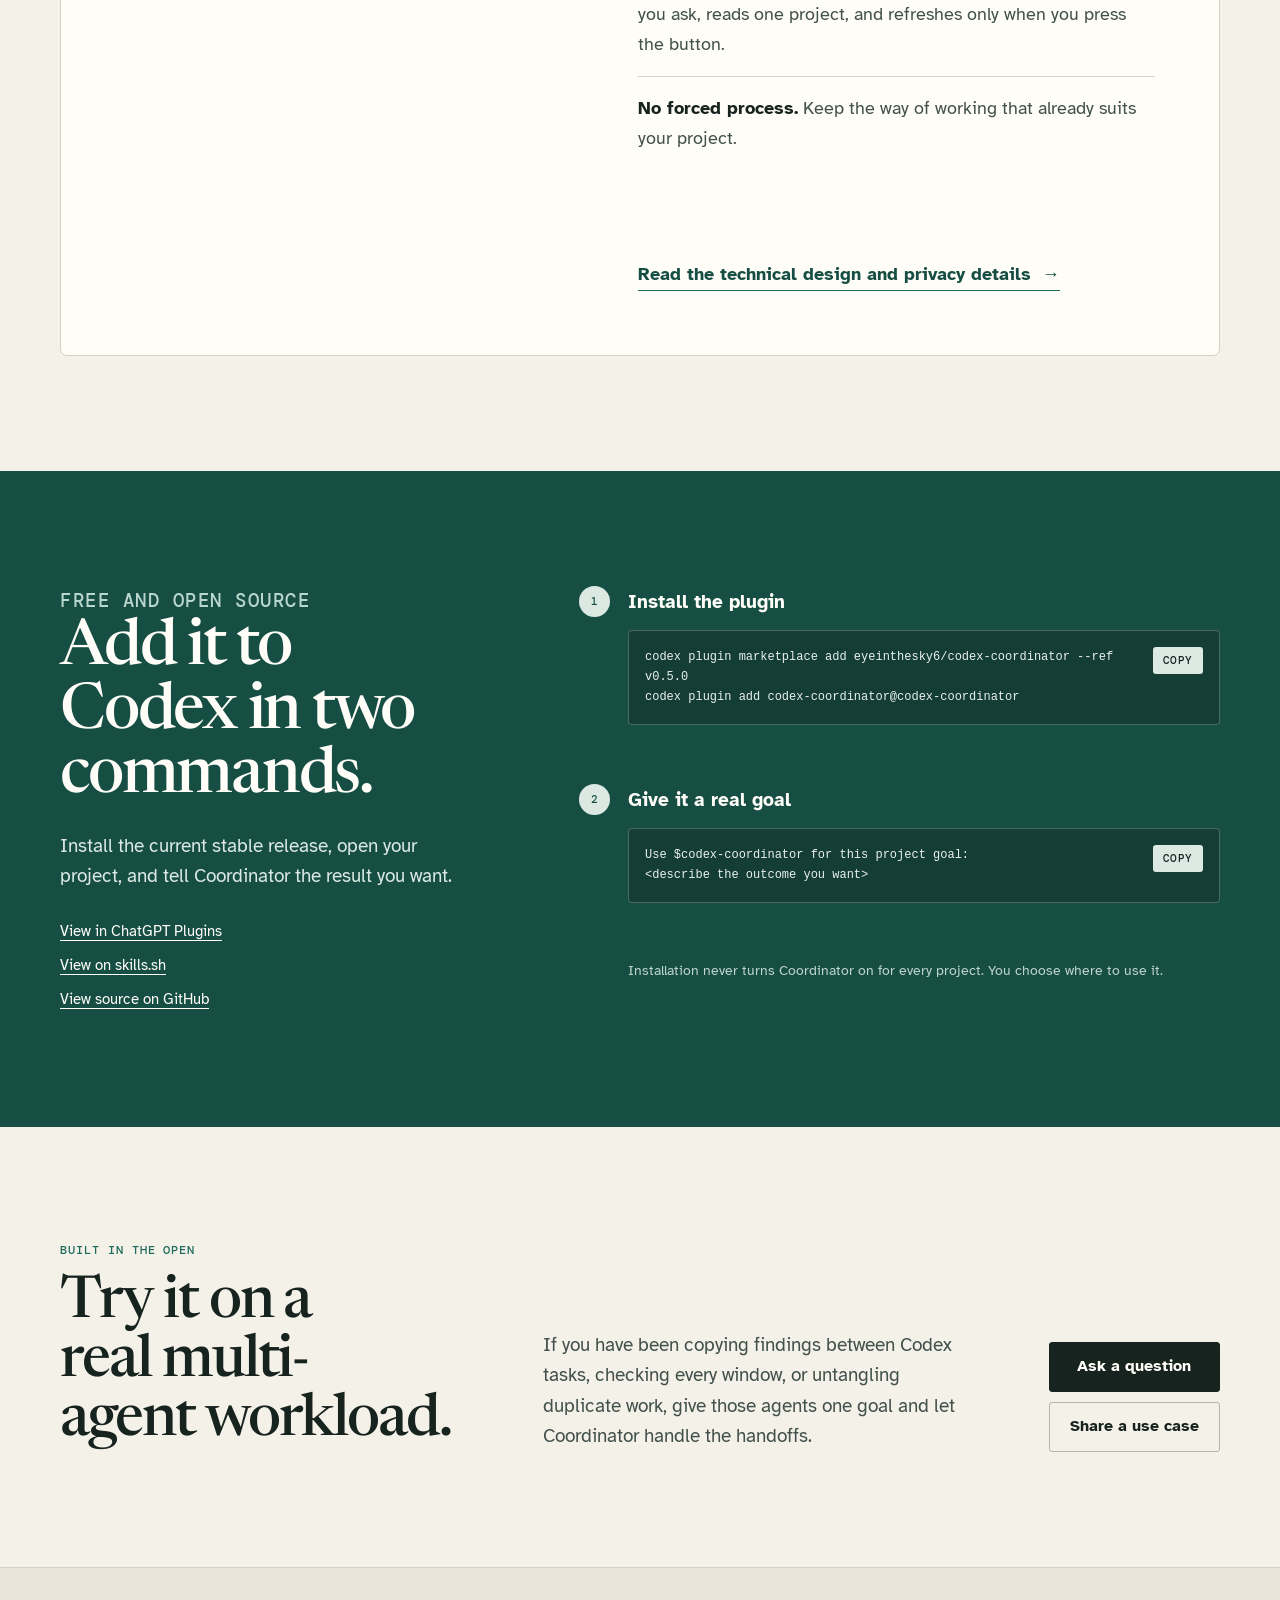
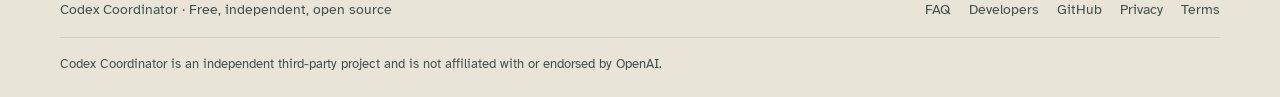
==== commit 4e97e3ce: "site: reposition around agents talking to each other" ====
--- a/site/index.html
+++ b/site/index.html
@@ -3,8 +3,8 @@
 <head>
   <meta charset="utf-8">
   <meta name="viewport" content="width=device-width, initial-scale=1">
-  <title>Codex Coordinator — Parallel Codex work in one checkout</title>
-  <meta name="description" content="Coordinate task threads and subagents in one checkout. See who owns what, avoid duplicate work and crossed edits, and keep one complex codebase moving together.">
+  <title>Codex Coordinator — Make your Codex agents talk to each other</title>
+  <meta name="description" content="Let separate Codex tasks pass findings, handoffs, dependencies, and blockers through native messaging while Coordinator keeps each agent in a clear lane and brings the work back into one result.">
   <meta name="robots" content="index,follow,max-image-preview:large,max-snippet:-1">
   <meta name="google-site-verification" content="NMvrZiG-hLYRIF4eme-25FTskwq9YfP_Yt5hhco7q2k">
   <meta name="theme-color" content="#f4f1e9">
@@ -13,13 +13,13 @@
   <link rel="icon" href="assets/logo.png" type="image/png">
   <meta property="og:type" content="website">
   <meta property="og:site_name" content="Codex Coordinator">
-  <meta property="og:title" content="Parallel Codex work in one checkout">
-  <meta property="og:description" content="Coordinate task threads and subagents without checking every chat, duplicating work, or creating a worktree for every agent.">
+  <meta property="og:title" content="Make your Codex agents talk to each other">
+  <meta property="og:description" content="Stop relaying updates between Codex windows. Give several agents one goal, clear lanes, and bounded native inter-task communication.">
   <meta property="og:url" content="https://eyeinthesky6.github.io/codex-coordinator/">
   <meta property="og:image" content="https://eyeinthesky6.github.io/codex-coordinator/assets/logo.png">
   <meta name="twitter:card" content="summary">
-  <meta name="twitter:title" content="Codex Coordinator">
-  <meta name="twitter:description" content="Coordinate Codex task threads and subagents in one checkout without losing track or duplicating work.">
+  <meta name="twitter:title" content="Codex Coordinator — Agents that can talk">
+  <meta name="twitter:description" content="Let Codex agents hand off findings and blockers without making you the message bus between task windows.">
   <meta name="twitter:image" content="https://eyeinthesky6.github.io/codex-coordinator/assets/logo.png">
   <link rel="preconnect" href="https://fonts.googleapis.com">
   <link rel="preconnect" href="https://fonts.gstatic.com" crossorigin>
@@ -34,7 +34,7 @@
         "@id": "https://eyeinthesky6.github.io/codex-coordinator/#website",
         "url": "https://eyeinthesky6.github.io/codex-coordinator/",
         "name": "Codex Coordinator",
-        "description": "Coordinate Codex task threads and subagents in one checkout without losing track or duplicating work.",
+        "description": "Let separate Codex tasks communicate through native inter-task messaging while keeping clear ownership boundaries around one repository goal.",
         "inLanguage": "en"
       },
       {
@@ -45,7 +45,7 @@
         "operatingSystem": ["Windows", "macOS", "Linux"],
         "softwareVersion": "0.5.0",
         "softwareRequirements": "OpenAI Codex with plugin support; Git; Python 3.10 or newer",
-        "description": "Coordinates one repository goal across task threads and subagents in one checkout, keeps ownership visible, and shows where work may cross.",
+        "description": "Lets Codex tasks exchange bounded assignments, results, dependencies, and collision notices through native messaging while keeping one repository goal divided into clear owned lanes.",
         "url": "https://eyeinthesky6.github.io/codex-coordinator/",
         "codeRepository": "https://github.com/eyeinthesky6/codex-coordinator",
         "isAccessibleForFree": true,
@@ -81,62 +81,62 @@
   <main id="main-content">
     <section class="hero shell">
       <div class="hero-copy">
-        <p class="eyebrow">For anyone using more than one Codex task</p>
-        <h1>Run several Codex tasks <em>without losing track of the work.</em></h1>
-        <p class="lede">Give Coordinator one goal. It reuses the tasks you already have, gives each task a clear job, and shows when two tasks may work on the same thing.</p>
+        <p class="eyebrow">Stop being the message bus between your AI agents</p>
+        <h1>Make your Codex agents talk to each other. <em>Without letting them step on each other.</em></h1>
+        <p class="lede">Give Coordinator one goal. Separate Codex tasks use native inter-task messages for the handoffs that matter, each gets a clear job, and the work comes back into one result.</p>
         <div class="actions">
           <a class="button primary" href="#install">Install for Codex</a>
-          <a class="button quiet" href="#demo">Watch the three-step workflow</a>
+          <a class="button quiet" href="#demo">See the three-step workflow</a>
         </div>
         <ul class="trust-row" aria-label="Product highlights">
-          <li>Free and open source</li>
-          <li>Fewer task windows</li>
+          <li>No copy-paste relays</li>
+          <li>Clear task boundaries</li>
           <li>Does not copy your chats</li>
         </ul>
       </div>
 
       <figure class="hero-visual">
-        <div class="visual-label"><span>01</span> Start with one goal</div>
+        <div class="visual-label"><span>01</span> Give them one goal</div>
         <img src="assets/demos/01-ask-and-split.gif" alt="A Codex goal being divided into a few clear tasks" width="960" height="600">
-        <figcaption>Tell it the result you want. Coordinator turns the work into a few clear jobs.</figcaption>
+        <figcaption>Coordinator splits the result into clear jobs and routes only the messages that matter.</figcaption>
       </figure>
     </section>
 
     <section class="section shell" id="pain" aria-labelledby="pain-heading">
       <div class="section-heading">
-        <p class="eyebrow">In Codex users’ words</p>
-        <h2 id="pain-heading">One checkout. Multiple agents. Less time checking windows.</h2>
-        <p>More tasks should mean more work done—not more work for you. These common problems map to what Coordinator changes, with less time checking windows and no replacement for Codex.</p>
+        <p class="eyebrow">The multi-agent problem</p>
+        <h2 id="pain-heading">Your agents should talk to each other — not through you.</h2>
+        <p>Opening more Codex tasks should create leverage, not turn you into the person copying findings, blockers, and instructions from one window into another.</p>
       </div>
       <div class="pain-grid">
-        <article class="pain-card"><blockquote>“How do I remember what each agent or session is doing?”</blockquote><h3>Ask for the current picture.</h3><p>See each participating task’s job, files, dependencies, and status without reopening every chat or repeating the same update.</p></article>
+        <article class="pain-card"><blockquote>“Why am I copying one agent’s findings into another?”</blockquote><h3>Let the agents hand off directly.</h3><p>Coordinator uses native inter-task messages for bounded assignments, results, dependencies, and collision notices when another task actually needs to act.</p></article>
         <article class="pain-card"><blockquote>“It’s hard to keep track of which clone or worktree belongs to which task.”</blockquote><h3>Use one checkout for everyday work.</h3><p>Separate tasks can share your existing branch, dependencies, settings, and local tools.</p></article>
         <article class="pain-card"><blockquote>“The main thread and another agent are doing nearly the same work.”</blockquote><h3>Give every job one owner.</h3><p>Coordinator reuses related tasks first, then keeps assignments and planned file areas visible.</p></article>
         <article class="pain-card"><blockquote>“I know subagents exist, but I have to remember to ask for them every time.”</blockquote><h3>Make parallel help part of the instructions.</h3><p>Subagents are available on supported non-Ultra intelligence levels when requested directly or through project and skill instructions. Ultra adds proactive delegation.</p></article>
         <article class="pain-card"><blockquote>“My code, tests, and docs are drifting across different chats.”</blockquote><h3>Split one result into complete lanes.</h3><p>Tasks work from the same current codebase, with each lane and its planned files visible.</p></article>
         <article class="pain-card"><blockquote>“Did one agent just overwrite or undo work from another thread?”</blockquote><h3>Keep dangerous Git operations out.</h3><p>Tasks re-read shared files, pause on a real collision, and avoid reset, restore, stash, clean, force-push, and broad staging during parallel work.</p></article>
       </div>
-      <p class="native-note"><strong>Built on native Codex capabilities.</strong> Codex already has task threads, thread reading, inter-thread messages, and subagents. Coordinator makes them easier to discover and use together. The goal owner is automatically pinned so it stays easy to find, and you decide when to unpin it.</p>
+      <p class="native-note"><strong>Built on native Codex messaging.</strong> Coordinator does not invent a second chat network. Codex already provides task threads and inter-task messages; Coordinator gives those messages one shared goal, clear ownership boundaries, and rules for when another agent actually needs to hear something.</p>
     </section>
 
     <section class="section shell" id="how" aria-labelledby="how-heading">
       <div class="section-heading">
         <p class="eyebrow">What changes</p>
-        <h2 id="how-heading">One goal. A few clear jobs. One place to check.</h2>
-        <p>Codex does the work. Coordinator keeps the jobs clear.</p>
+        <h2 id="how-heading">One goal. Agents that can talk. Clear lanes.</h2>
+        <p>Codex does the work and carries the messages. Coordinator keeps the collaboration pointed at one outcome.</p>
       </div>
       <ol class="steps">
         <li>
           <span>1</span>
-          <div><h3>Tell it what you want</h3><p>Start with the final result, not separate instructions for every task.</p></div>
+          <div><h3>Give them one result</h3><p>Start with the outcome you want, not a separate prompt for every agent.</p></div>
         </li>
         <li>
           <span>2</span>
-          <div><h3>Reuse before opening more</h3><p>Coordinator looks for a useful related task first, then gives every task one complete job.</p></div>
+          <div><h3>Give each agent a lane</h3><p>Coordinator reuses useful related tasks first, then gives each durable task one complete job and visible boundary.</p></div>
         </li>
         <li>
           <span>3</span>
-          <div><h3>Ask who is doing what</h3><p>See each task's job and where work may cross without checking every window yourself.</p></div>
+          <div><h3>Let them talk when it matters</h3><p>Assignments, results, dependencies, and real collisions move through bounded native messages; the goal owner brings the work back together.</p></div>
         </li>
       </ol>
     </section>
@@ -145,7 +145,7 @@
       <div class="section shell demo-layout">
         <div class="demo-copy">
           <p class="eyebrow">See the workflow</p>
-          <h2 id="demo-heading">From one goal to a few clear jobs.</h2>
+          <h2 id="demo-heading">Ask once. Let the agents work together. Review one result.</h2>
           <p>Three short views show the workflow. Open optional Mission Control only when you want one read-only overview.</p>
         </div>
         <div class="demo-viewer">
@@ -160,11 +160,11 @@
           </figure>
           <figure class="demo-panel" id="demo-work" role="tabpanel" hidden>
             <img src="assets/demos/02-tasks-at-work.gif" alt="Several Codex tasks working on separate owned jobs" width="960" height="600">
-            <figcaption><strong>Keep jobs clear.</strong> Each task shows what it is doing and where.</figcaption>
+            <figcaption><strong>Work together.</strong> Agents stay inside clear lanes and share only the handoffs that matter.</figcaption>
           </figure>
           <figure class="demo-panel" id="demo-result" role="tabpanel" hidden>
             <img src="assets/demos/03-one-result.gif" alt="A current view of completed and active Codex work" width="960" height="600">
-            <figcaption><strong>See the picture.</strong> Ask what finished, what remains, and what may collide.</figcaption>
+            <figcaption><strong>Get one result.</strong> See what finished, what remains, and what needs your decision.</figcaption>
           </figure>
         </div>
       </div>
@@ -174,13 +174,13 @@
       <div class="calm-card">
         <div>
           <p class="eyebrow">Designed to stay out of your way</p>
-          <h2 id="calm-heading">Keep the work clear without adding another system to manage.</h2>
+          <h2 id="calm-heading">Let agents communicate without adding another system to manage.</h2>
         </div>
         <ul class="plain-checks">
           <li><strong>No permanent watcher.</strong> The goal owner responds when work finishes or needs you. If you request unattended supervision, Coordinator can use one temporary Codex follow-up until the next decision.</li>
           <li><strong>No copied chat history.</strong> Codex remains the home for task conversations.</li>
+          <li><strong>No message noise.</strong> Tasks do not send progress chatter, acknowledgements, or status-check loops; another task gets a message only when it needs to act.</li>
           <li><strong>No always-on dashboard.</strong> Mission Control starts only when you ask, reads one project, and refreshes only when you press the button.</li>
-          <li><strong>No duplicate project setup.</strong> Tasks can share the local tools you already rely on.</li>
           <li><strong>No forced process.</strong> Keep the way of working that already suits your project.</li>
         </ul>
         <a class="text-link" href="developers.html">Read the technical design and privacy details <span aria-hidden="true">→</span></a>
@@ -217,8 +217,8 @@
     </section>
 
     <section class="section shell community" aria-labelledby="community-heading">
-      <div><p class="eyebrow">Built in the open</p><h2 id="community-heading">Try it on a real workload.</h2></div>
-      <p>If several Codex tasks have made you check windows, repeat updates, or untangle duplicate work, try the workflow and tell us where it still gets in your way.</p>
+      <div><p class="eyebrow">Built in the open</p><h2 id="community-heading">Try it on a real multi-agent workload.</h2></div>
+      <p>If you have been copying findings between Codex tasks, checking every window, or untangling duplicate work, give those agents one goal and let Coordinator handle the handoffs.</p>
       <div class="community-actions">
         <a class="button primary" href="https://github.com/eyeinthesky6/codex-coordinator/discussions/categories/q-a">Ask a question</a>
         <a class="button quiet" href="https://github.com/eyeinthesky6/codex-coordinator/discussions/categories/ideas">Share a use case</a>
@@ -235,4 +235,4 @@
   </footer>
   <script src="site.js"></script>
 </body>
-</html>
+</html>
